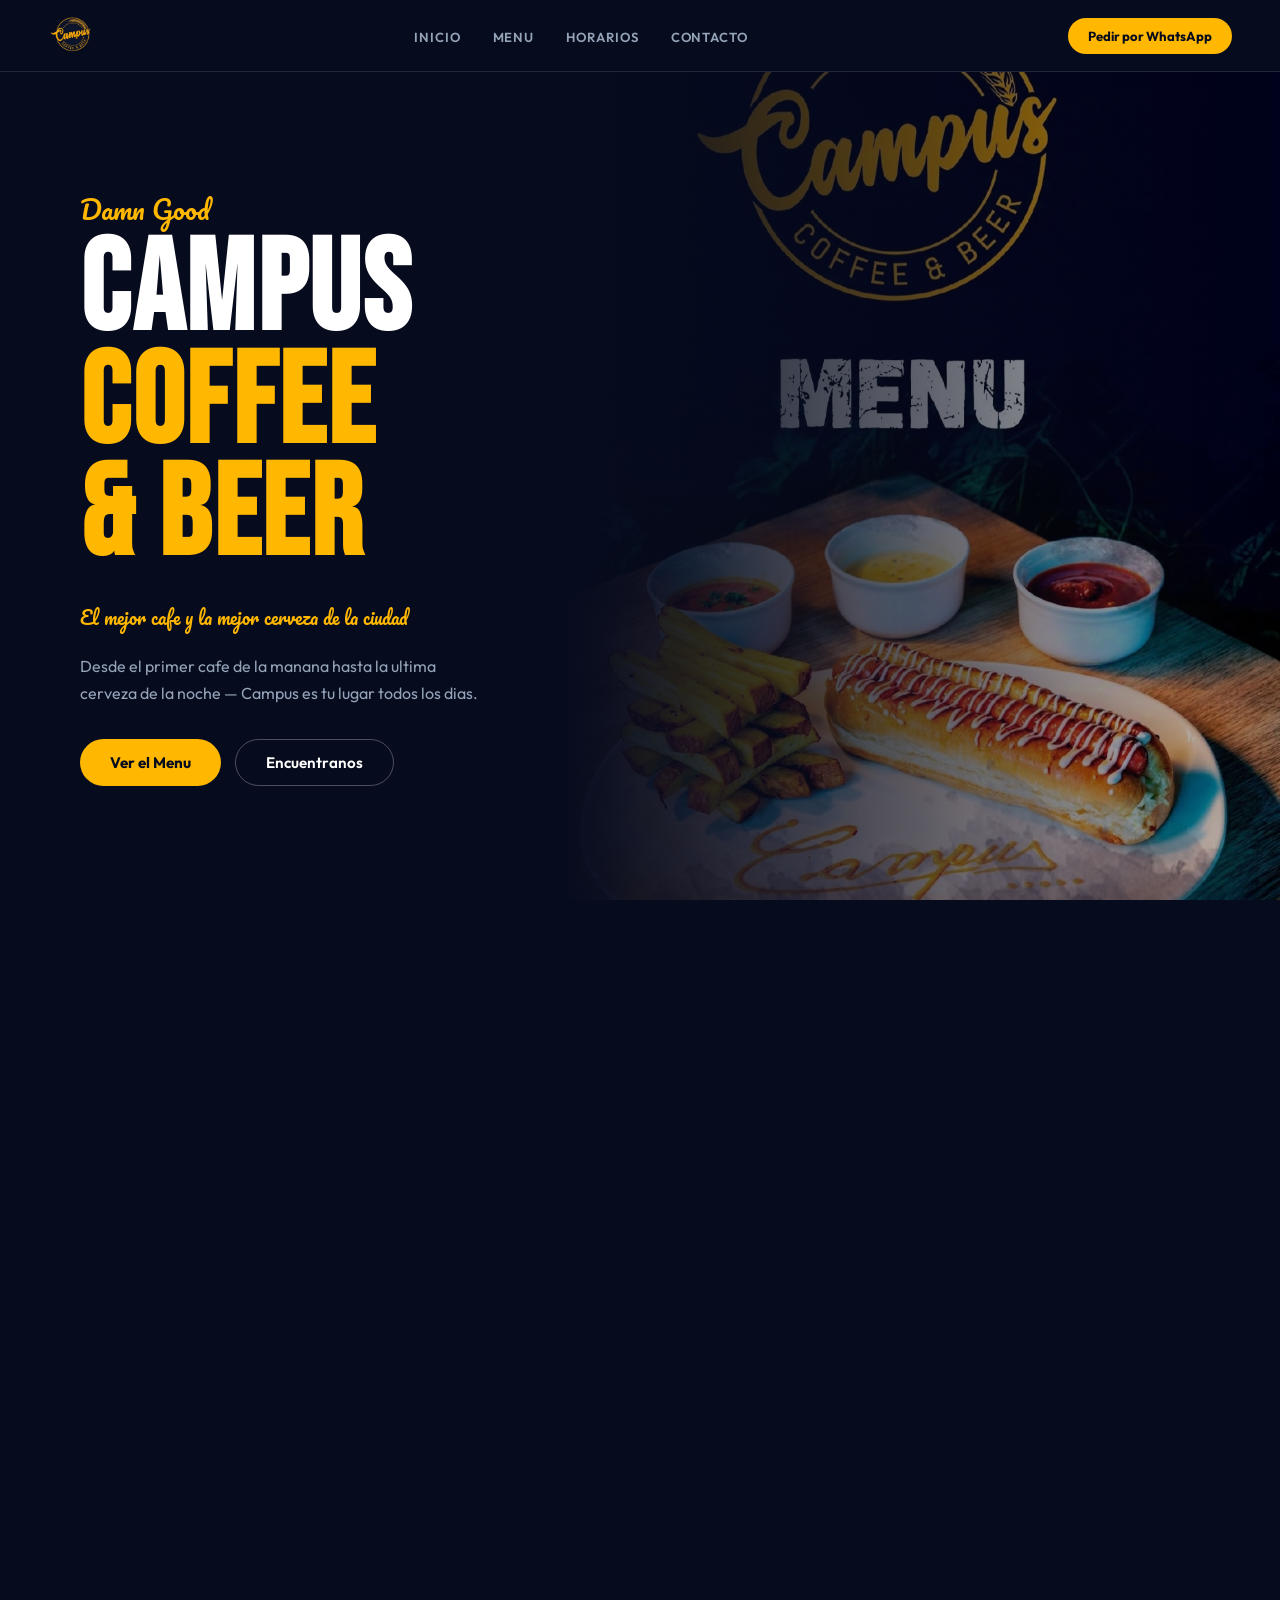
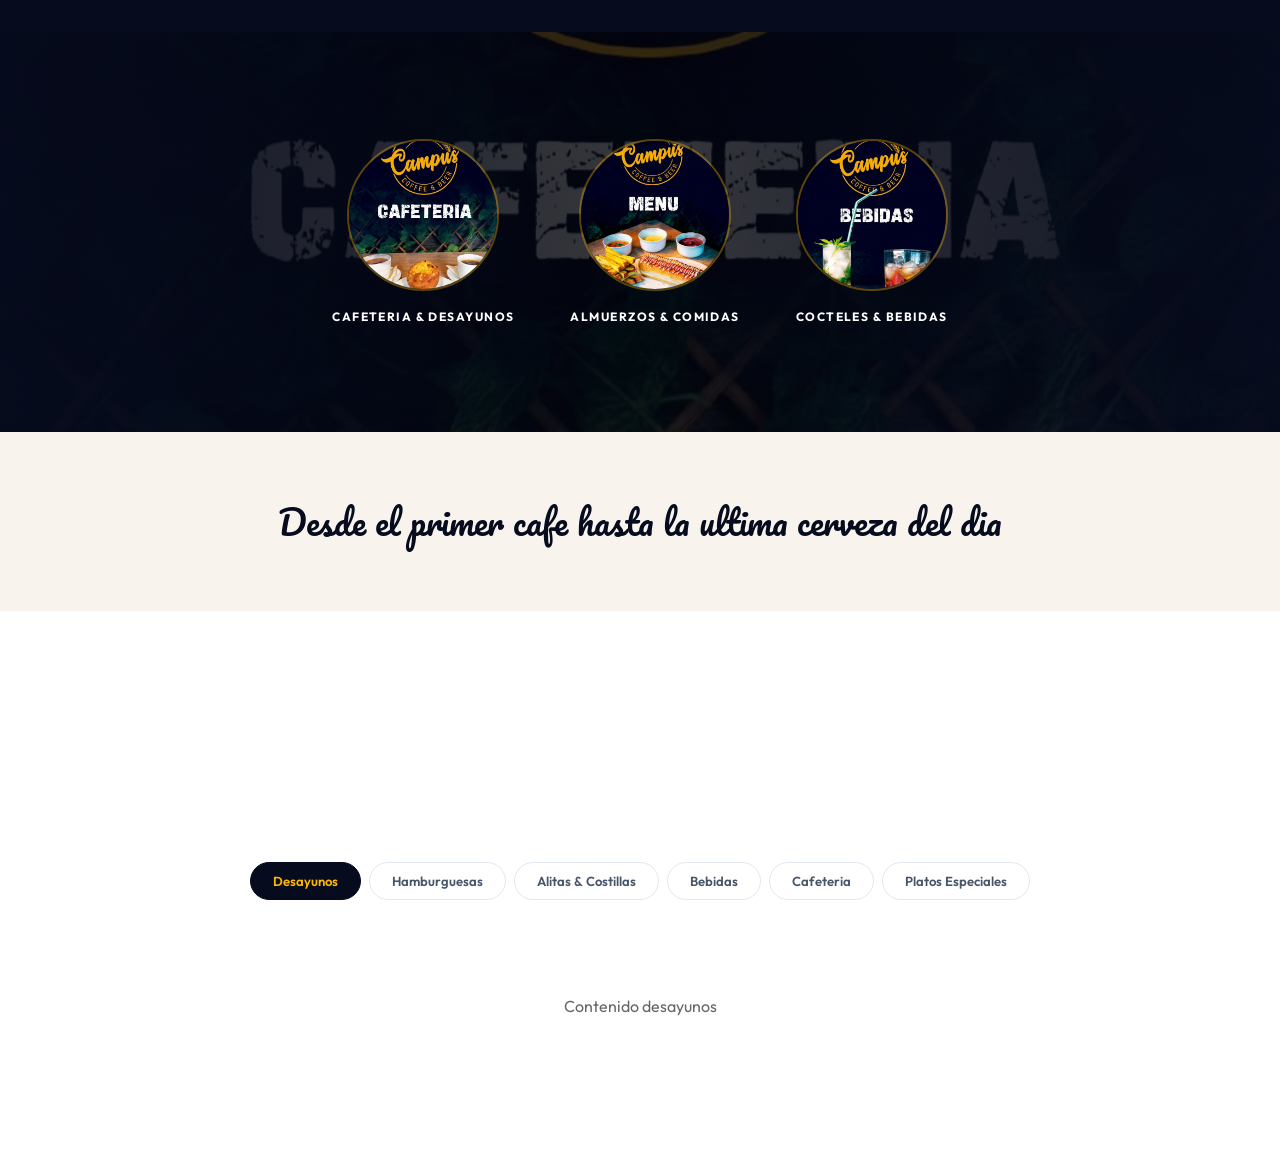
==== demo-campus/index.html @ 73feb762 "feat(campus): add interactive menu tab system (6 categories) Sistema de 6 pestanas: Desayunos, Hambu" ====
<!DOCTYPE html>
<html lang="es">
<head>
<meta charset="UTF-8">
<meta name="viewport" content="width=device-width,initial-scale=1.0">
<title>Campus — Coffee &amp; Beer</title>
<link rel="preconnect" href="https://fonts.googleapis.com">
<link rel="preconnect" href="https://fonts.gstatic.com" crossorigin>
<link href="https://fonts.googleapis.com/css2?family=Bebas+Neue&family=Pacifico&family=Outfit:wght@300;400;500;600;700&display=swap" rel="stylesheet">
<style>
:root{
  --gold:hsl(43,100%,50%);--amber:hsl(36,100%,48%);
  --navy:hsl(227,66%,7%);--surface:hsl(227,45%,12%);
  --cream:#F8F4ED;--white:#fff;
  --txt-sec:hsl(215,20%,65%);--border:hsl(227,30%,18%);
  --success:hsl(142,72%,29%);--danger:hsl(0,72%,51%);
  --glow:0 0 22px hsla(43,100%,50%,.35);
  --r-sm:4px;--r-md:8px;--r-lg:16px;--r-full:9999px;
}
*{margin:0;padding:0;box-sizing:border-box}
html{scroll-behavior:smooth}
body{font-family:'Outfit',sans-serif;background:var(--navy);color:#fff;overflow-x:hidden}
@keyframes up{from{opacity:0;transform:translateY(24px)}to{opacity:1;transform:translateY(0)}}
.reveal{opacity:0;transform:translateY(28px);transition:opacity .6s ease,transform .6s ease}
.reveal.revealed{opacity:1;transform:none}
.eyebrow{font-family:'Pacifico',cursive;color:var(--amber);font-size:1.2rem;margin-bottom:12px;display:block}
/* NAV */
nav{position:fixed;top:0;left:0;right:0;z-index:100;background:var(--navy);border-bottom:1px solid var(--border);display:flex;align-items:center;justify-content:space-between;padding:0 48px;height:72px;transition:box-shadow .3s}
nav.scrolled{box-shadow:0 4px 24px rgba(0,0,0,.7)}
.nav-logo img{height:46px;width:auto}
.nav-links{display:flex;gap:32px;list-style:none}
.nav-links a{color:var(--txt-sec);text-decoration:none;font-size:.82rem;font-weight:600;letter-spacing:.07em;text-transform:uppercase;transition:color .2s}
.nav-links a:hover{color:var(--gold)}
.nav-cta{background:var(--gold);color:var(--navy);border:none;padding:10px 20px;border-radius:var(--r-full);font-family:'Outfit',sans-serif;font-weight:700;font-size:.82rem;cursor:pointer;text-decoration:none;display:flex;align-items:center;gap:7px;transition:background .2s,box-shadow .2s,transform .1s;white-space:nowrap}
.nav-cta:hover{background:var(--amber);box-shadow:var(--glow)}
.nav-cta:active{transform:scale(.97)}
/* HERO */
.hero{position:relative;min-height:100vh;display:flex;align-items:center;background:var(--navy);overflow:hidden;padding-top:72px}
.hero-img{position:absolute;right:0;top:0;width:58%;height:100%;object-fit:cover;object-position:center;filter:brightness(.8)}
.hero-grad{position:absolute;inset:0;background:linear-gradient(90deg,var(--navy) 44%,rgba(6,11,30,.55) 72%,transparent 100%)}
.hero-content{position:relative;z-index:2;padding:0 80px;max-width:680px;display:flex;flex-direction:column;gap:0}
.hero-eyebrow{font-family:'Pacifico',cursive;color:var(--gold);font-size:1.65rem;margin-bottom:4px;opacity:0;animation:up .6s ease .2s forwards}
.hero-h1{font-family:'Bebas Neue',sans-serif;font-size:clamp(4.5rem,10vw,9.5rem);line-height:.88;letter-spacing:.02em;margin-bottom:28px;opacity:0;animation:up .7s ease .4s forwards}
.hero-h1 span{color:var(--gold)}
.hero-note{font-family:'Pacifico',cursive;color:var(--gold);font-size:1.1rem;margin-bottom:20px;opacity:0;animation:up .5s ease .55s forwards}
.hero-sub{color:var(--txt-sec);font-size:1rem;line-height:1.7;max-width:400px;margin-bottom:32px;opacity:0;animation:up .7s ease .6s forwards}
.hero-btns{display:flex;gap:14px;flex-wrap:wrap;opacity:0;animation:up .7s ease .8s forwards}
.btn-gold{background:var(--gold);color:var(--navy);border:none;padding:13px 30px;border-radius:var(--r-full);font-family:'Outfit',sans-serif;font-weight:700;font-size:.95rem;cursor:pointer;text-decoration:none;display:inline-flex;align-items:center;gap:8px;transition:background .2s,box-shadow .2s,transform .1s}
.btn-gold:hover{background:var(--amber);box-shadow:var(--glow)}
.btn-gold:active{transform:scale(.97)}
.btn-ghost{color:#fff;border:1.5px solid rgba(255,255,255,.28);padding:13px 30px;border-radius:var(--r-full);font-family:'Outfit',sans-serif;font-weight:600;font-size:.95rem;cursor:pointer;text-decoration:none;background:transparent;transition:border-color .2s,background .2s}
.btn-ghost:hover{border-color:var(--gold);background:rgba(255,184,0,.08)}
@media(max-width:1024px){nav{padding:0 24px}.nav-links{display:none}.hero-content{padding:0 40px}}
@media(max-width:768px){.hero-img{opacity:.3;width:100%}.hero-grad{background:linear-gradient(to bottom,transparent 10%,var(--navy) 60%)}.hero-content{padding:0 24px;max-width:100%}}

/* WELCOME */
.s-welcome{background:var(--cream);color:var(--navy);padding:96px 80px;text-align:center}
.s-welcome h2{font-family:'Bebas Neue',sans-serif;font-size:clamp(2.5rem,5vw,4rem);letter-spacing:.05em;margin-bottom:24px}
.s-welcome>p{font-size:1.05rem;line-height:1.75;max-width:620px;margin:0 auto 56px;color:#334155}
.feat-grid{display:grid;grid-template-columns:repeat(3,1fr);gap:24px;max-width:880px;margin:0 auto}
.feat-card{background:#fff;border-radius:var(--r-lg);padding:36px 24px;box-shadow:0 2px 16px rgba(0,0,0,.07);transition:transform .25s,box-shadow .25s,border-color .25s;border:2px solid transparent;cursor:default;text-align:center}
.feat-card:hover{transform:translateY(-6px);box-shadow:0 12px 36px rgba(6,11,30,.13);border-color:rgba(255,184,0,.3)}
.feat-icon{width:60px;height:60px;background:var(--navy);border-radius:50%;display:flex;align-items:center;justify-content:center;margin:0 auto 18px;font-size:1.6rem}
.feat-card h3{font-weight:700;font-size:.85rem;letter-spacing:.08em;text-transform:uppercase;color:var(--navy);margin-bottom:10px}
.feat-card p{font-size:.875rem;color:#64748B;line-height:1.6;margin:0}
@media(max-width:768px){.feat-grid{grid-template-columns:1fr;max-width:340px}}

/* CATEGORIES STRIP */
.s-cats{position:relative;height:400px;overflow:hidden}
.cats-bg{position:absolute;inset:0;background:url('KitDiseno/portada_cafeteria.jpg') center/cover no-repeat;filter:brightness(.28)}
.cats-veil{position:absolute;inset:0;background:linear-gradient(90deg,rgba(6,11,30,.9),rgba(6,11,30,.25),rgba(6,11,30,.9))}
.cats-wrap{position:relative;z-index:2;height:100%;display:flex;align-items:center;justify-content:center;gap:56px;padding:0 80px}
.cat-item{text-align:center;cursor:pointer;transition:transform .3s;text-decoration:none;color:#fff}
.cat-item:hover{transform:translateY(-8px)}
.cat-circle{width:152px;height:152px;border-radius:50%;overflow:hidden;border:2.5px solid rgba(255,184,0,.35);margin:0 auto 14px;transition:border-color .3s,box-shadow .3s}
.cat-item:hover .cat-circle{border-color:var(--gold);box-shadow:var(--glow)}
.cat-circle img{width:100%;height:100%;object-fit:cover;transition:transform .4s}
.cat-item:hover .cat-circle img{transform:scale(1.1)}
.cat-label{font-weight:700;font-size:.75rem;letter-spacing:.12em;text-transform:uppercase;color:#fff}
@media(max-width:768px){.cats-wrap{gap:20px;padding:0 20px}.cat-circle{width:90px;height:90px}}

/* TAGLINE QUOTES */
.s-tag{background:var(--cream);padding:60px 80px;text-align:center}
.s-tag p{font-family:'Pacifico',cursive;font-size:clamp(1.4rem,2.8vw,2.1rem);color:var(--navy)}
.s-q2{background:var(--cream);padding:60px 80px;text-align:center}
.s-q2 p{font-family:'Pacifico',cursive;font-size:clamp(1.3rem,2.6vw,2rem);color:var(--navy)}
@media(max-width:768px){.s-tag,.s-q2{padding:64px 24px}}

/* MENU */
.s-menu{background:#fff;padding:96px 80px}
.sec-head{text-align:center;margin-bottom:48px}
.sec-head h2{font-family:'Bebas Neue',sans-serif;font-size:clamp(2.5rem,4vw,3.5rem);letter-spacing:.05em;color:var(--navy)}
.tabs{display:flex;gap:8px;justify-content:center;flex-wrap:wrap;margin-bottom:48px}
.tab-btn{padding:10px 22px;border-radius:var(--r-full);border:1.5px solid #E2E8F0;background:transparent;font-family:'Outfit',sans-serif;font-weight:600;font-size:.82rem;color:#475569;cursor:pointer;transition:all .2s}
.tab-btn:hover{border-color:var(--amber);color:var(--amber)}
.tab-btn.active{background:var(--navy);border-color:var(--navy);color:var(--gold)}
.panel{display:none}
.panel.active{display:block;animation:up .35s ease forwards}
@media(max-width:768px){.s-menu{padding:64px 24px}.tabs{gap:6px}.tab-btn{padding:8px 14px;font-size:.76rem}}
</style>
</head>
<body>

<!-- NAV -->
<nav id="nav">
  <a href="#inicio" class="nav-logo"><img src="KitDiseno/logo_campus.png" alt="Campus Coffee &amp; Beer"></a>
  <ul class="nav-links">
    <li><a href="#inicio">Inicio</a></li>
    <li><a href="#menu">Menu</a></li>
    <li><a href="#horarios">Horarios</a></li>
    <li><a href="#contacto">Contacto</a></li>
  </ul>
  <a href="https://wa.me/593XXXXXXXXX?text=Hola%20Campus!" class="nav-cta" target="_blank">
    Pedir por WhatsApp
  </a>
</nav>

<!-- HERO -->
<section class="hero" id="inicio">
  <img src="KitDiseno/portada_menu_comida.jpg" alt="" class="hero-img" aria-hidden="true">
  <div class="hero-grad"></div>
  <div class="hero-content">
    <p class="hero-eyebrow">Damn Good</p>
    <h1 class="hero-h1">CAMPUS<br><span>COFFEE<br>&amp; BEER</span></h1>
    <p class="hero-note">El mejor cafe y la mejor cerveza de la ciudad</p>
    <p class="hero-sub">Desde el primer cafe de la manana hasta la ultima cerveza de la noche — Campus es tu lugar todos los dias.</p>
    <div class="hero-btns">
      <a href="#menu" class="btn-gold">Ver el Menu</a>
      <a href="#contacto" class="btn-ghost">Encuentranos</a>
    </div>
  </div>
</section>


<!-- WELCOME -->
<section class="s-welcome reveal">
  <span class="eyebrow">El rincon que buscabas</span>
  <h2>BIENVENIDOS A CAMPUS</h2>
  <p>Un lugar donde el tiempo se detiene y cada momento sabe diferente. Empezamos el dia con el mejor cafe y los desayunos mas completos, y cuando cae la noche nos transformamos en el pub que mas extranabas.</p>
  <div class="feat-grid">
    <div class="feat-card">
      <div class="feat-icon">☕</div>
      <h3>Cafeteria</h3>
      <p>Cafe artesanal, desayunos completos y meriendas para empezar el dia con el pie derecho.</p>
    </div>
    <div class="feat-card">
      <div class="feat-icon">🍔</div>
      <h3>Comidas</h3>
      <p>Almuerzos del dia, hamburguesas, alitas y platos especiales con ingredientes frescos.</p>
    </div>
    <div class="feat-card">
      <div class="feat-icon">🍺</div>
      <h3>Bebidas</h3>
      <p>Cervezas, cocteles, granizados y bebidas para todos los gustos, a toda hora.</p>
    </div>
  </div>
</section>


<!-- CATEGORIES STRIP -->
<section class="s-cats">
  <div class="cats-bg"></div>
  <div class="cats-veil"></div>
  <div class="cats-wrap">
    <a class="cat-item" href="#menu">
      <div class="cat-circle"><img src="KitDiseno/portada_cafeteria.jpg" alt="Cafeteria y Desayunos"></div>
      <span class="cat-label">Cafeteria &amp; Desayunos</span>
    </a>
    <a class="cat-item" href="#menu">
      <div class="cat-circle"><img src="KitDiseno/portada_menu_comida.jpg" alt="Almuerzos y Comidas"></div>
      <span class="cat-label">Almuerzos &amp; Comidas</span>
    </a>
    <a class="cat-item" href="#menu">
      <div class="cat-circle"><img src="KitDiseno/portada_bebidas.jpg" alt="Cocteles y Bebidas"></div>
      <span class="cat-label">Cocteles &amp; Bebidas</span>
    </a>
  </div>
</section>


<!-- TAGLINE -->
<section class="s-tag">
  <p>Desde el primer cafe hasta la ultima cerveza del dia</p>
</section>


<!-- MENU -->
<section class="s-menu" id="menu">
  <div class="sec-head reveal">
    <span class="eyebrow" style="color:var(--amber)">Lo que tenemos para ti</span>
    <h2>CONOCE EL MENU</h2>
  </div>
  <div class="tabs">
    <button class="tab-btn active" data-tab="desayunos">Desayunos</button>
    <button class="tab-btn" data-tab="hambur">Hamburguesas</button>
    <button class="tab-btn" data-tab="alitas">Alitas &amp; Costillas</button>
    <button class="tab-btn" data-tab="bebidas">Bebidas</button>
    <button class="tab-btn" data-tab="cafe">Cafeteria</button>
    <button class="tab-btn" data-tab="especiales">Platos Especiales</button>
  </div>
  <div class="panel active" id="p-desayunos"><p style="text-align:center;padding:48px;color:#666">Contenido desayunos</p></div>
  <div class="panel" id="p-hambur"><p style="text-align:center;padding:48px;color:#666">Contenido hamburguesas</p></div>
  <div class="panel" id="p-alitas"><p style="text-align:center;padding:48px;color:#666">Contenido alitas</p></div>
  <div class="panel" id="p-bebidas"><p style="text-align:center;padding:48px;color:#666">Contenido bebidas</p></div>
  <div class="panel" id="p-cafe"><p style="text-align:center;padding:48px;color:#666">Contenido cafeteria</p></div>
  <div class="panel" id="p-especiales"><p style="text-align:center;padding:48px;color:#666">Contenido especiales</p></div>
</section>

</body>
</html>
<!-- will be replaced by proper append -->
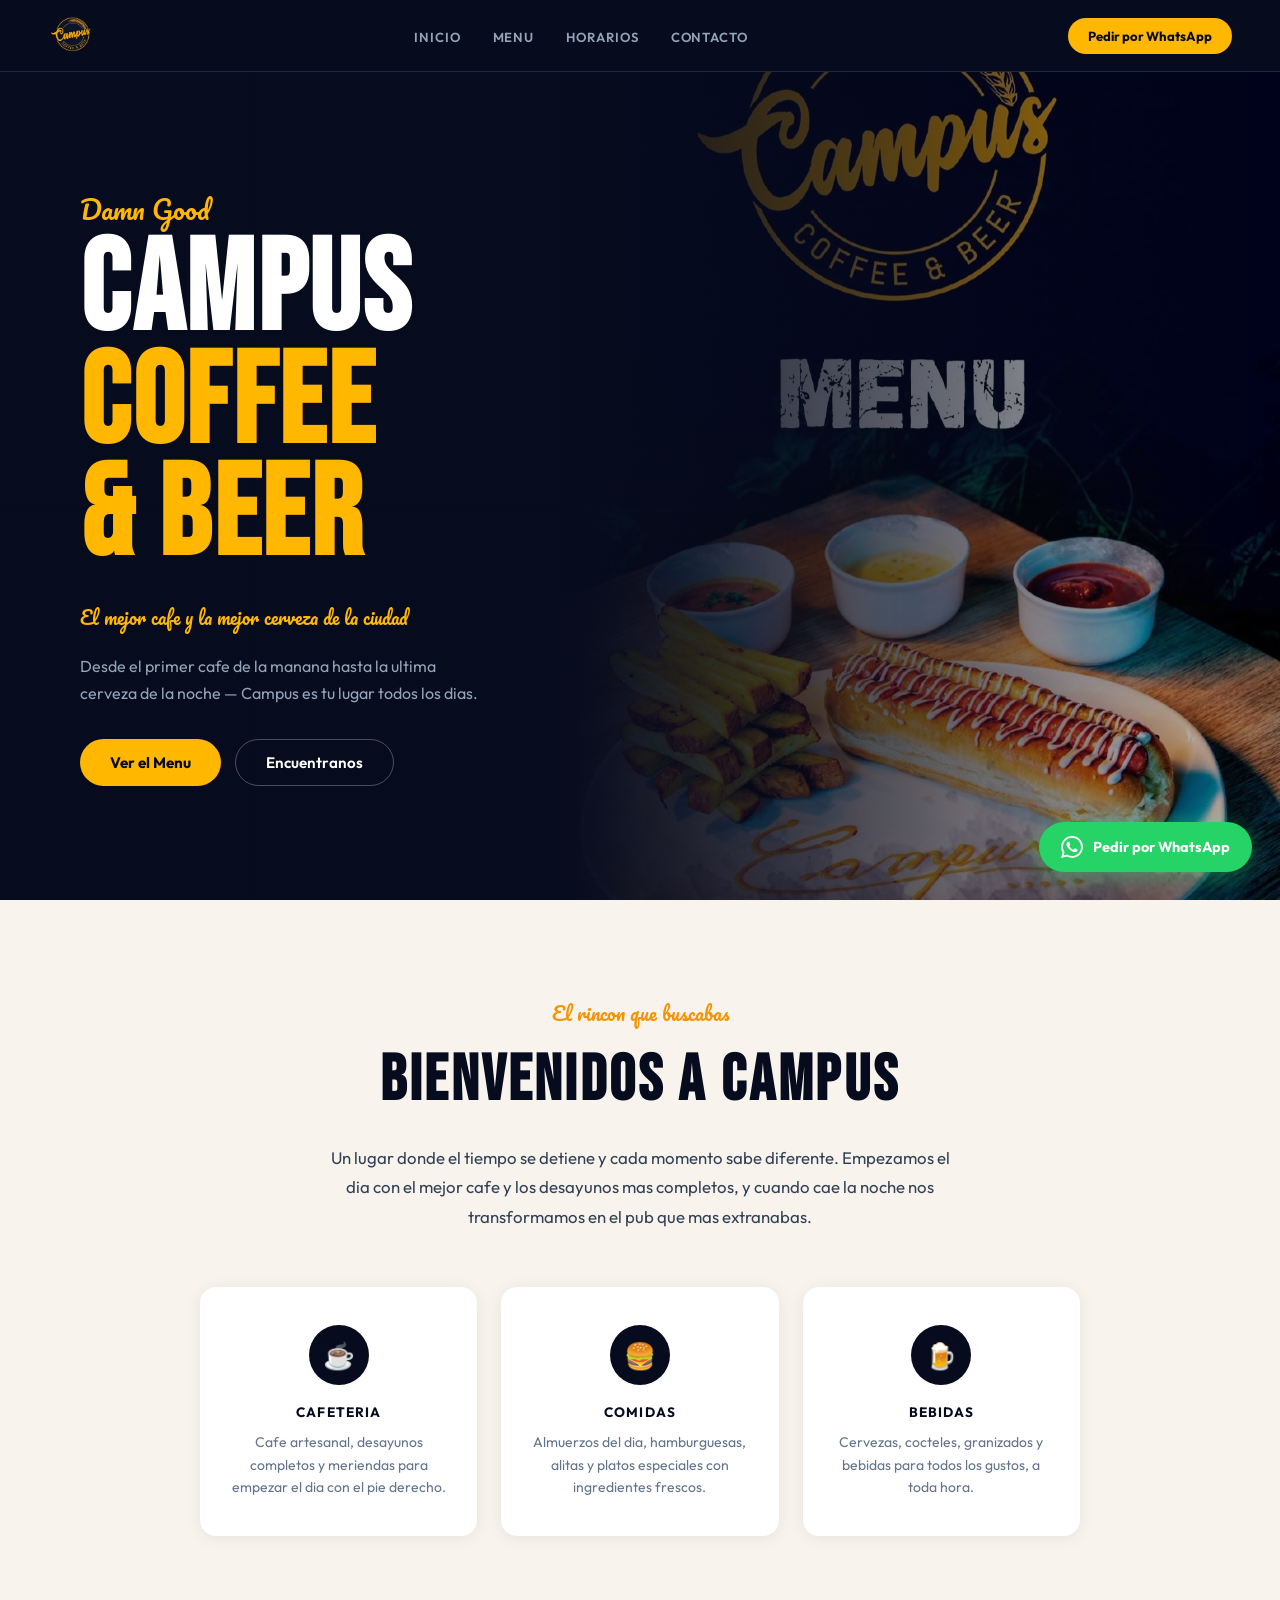
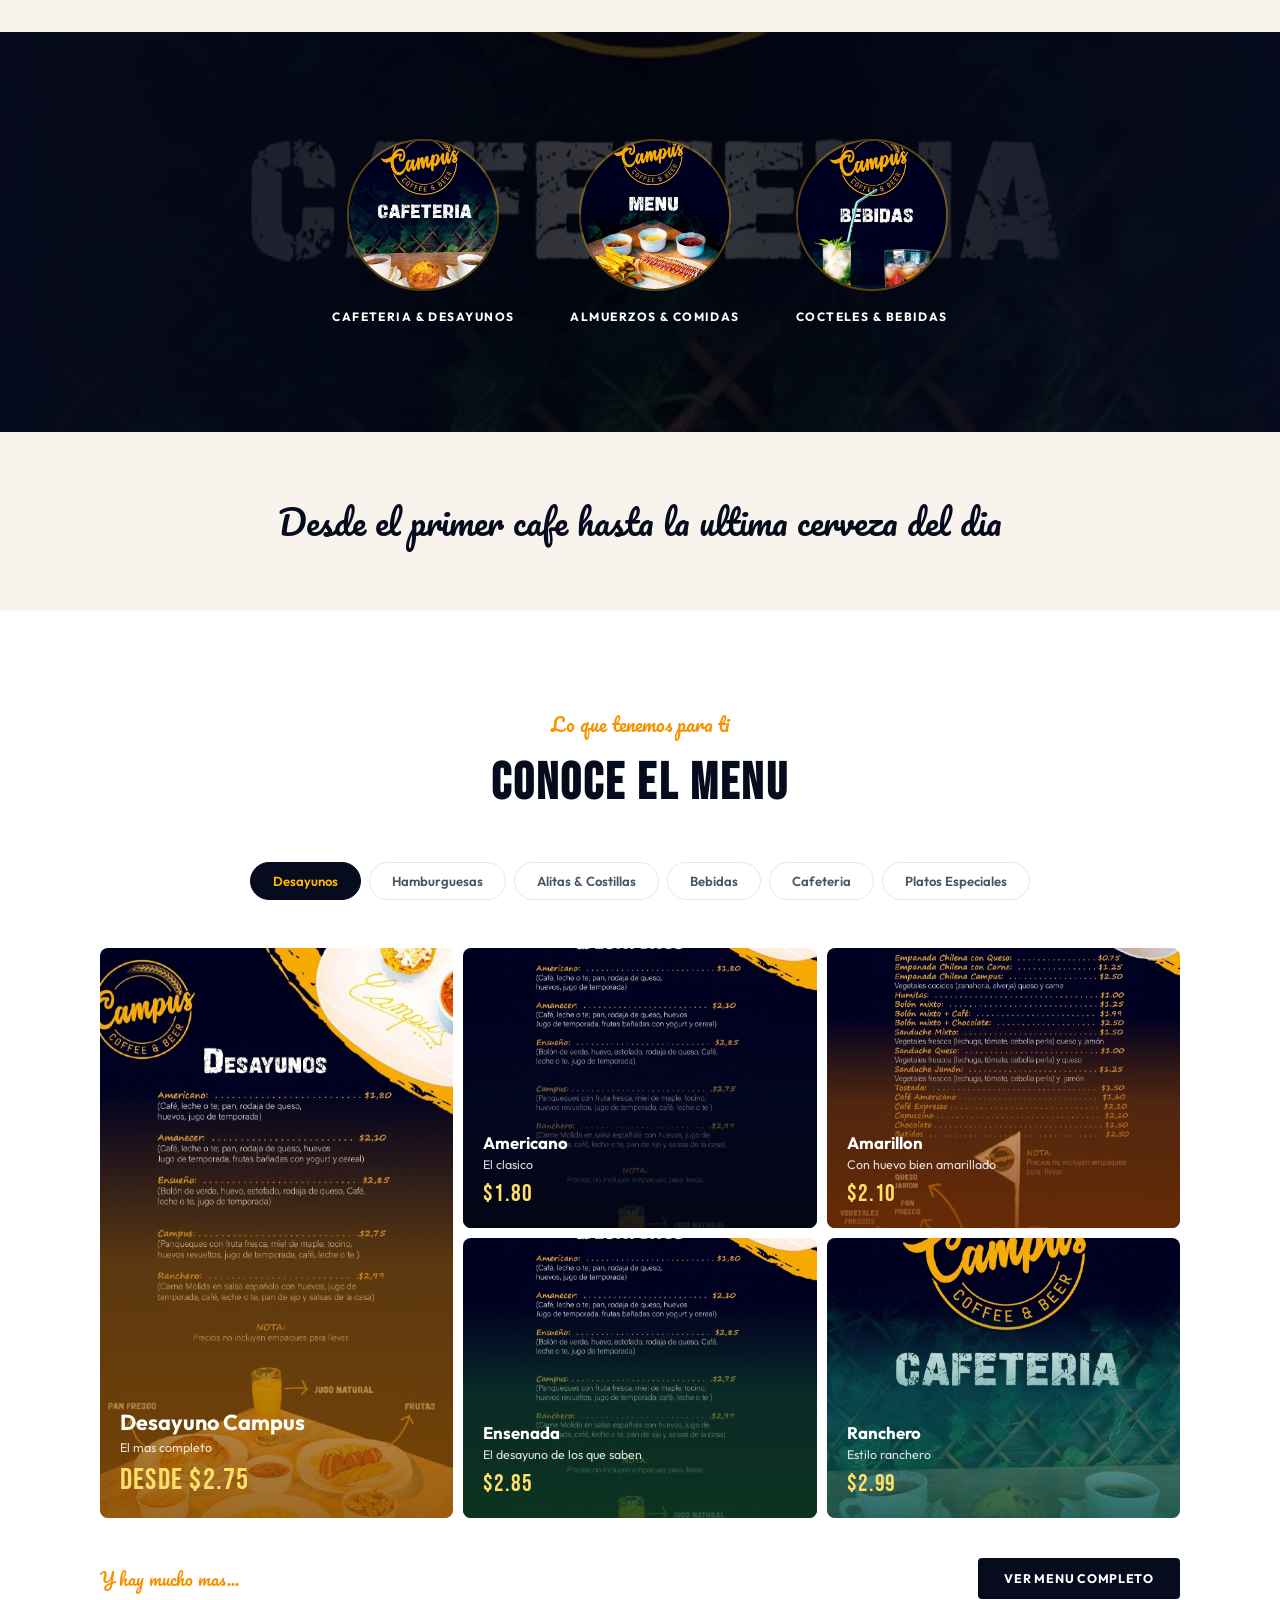
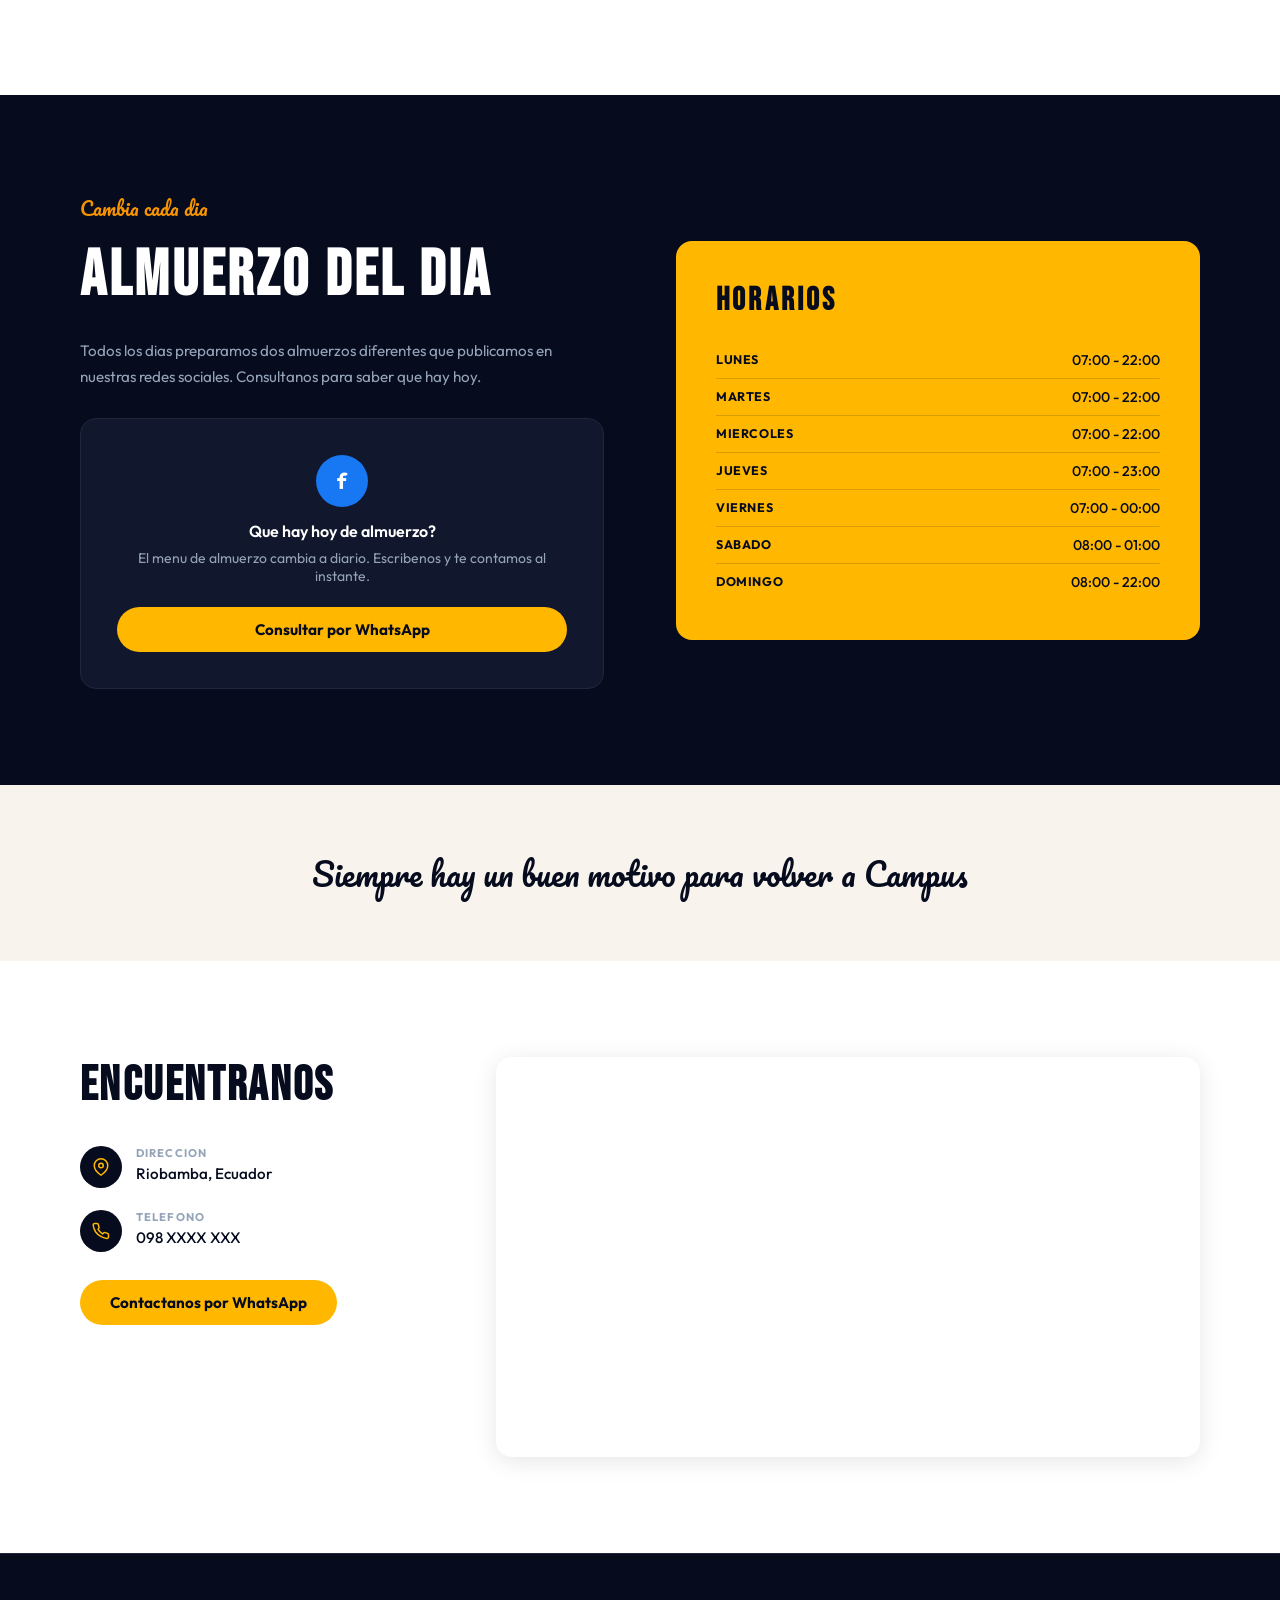
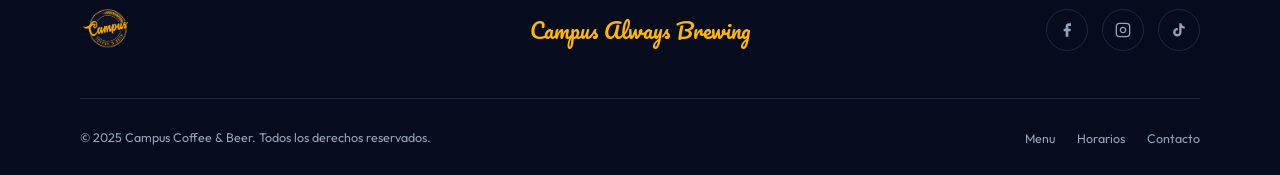
==== commit 8492d03c: "feat(campus): add contact section, footer, WhatsApp FAB and scroll reveal JS Contacto con mapa embed" ====
--- a/demo-campus/index.html
+++ b/demo-campus/index.html
@@ -97,6 +97,76 @@
 .panel{display:none}
 .panel.active{display:block;animation:up .35s ease forwards}
 @media(max-width:768px){.s-menu{padding:64px 24px}.tabs{gap:6px}.tab-btn{padding:8px 14px;font-size:.76rem}}
+
+/* MOSAIC GRID */
+.mosaic{display:grid;grid-template-columns:repeat(3,1fr);grid-template-rows:280px 280px;gap:10px;max-width:1080px;margin:0 auto 40px}
+.mosaic .card:first-child{grid-row:span 2}
+.card{position:relative;border-radius:var(--r-md);overflow:hidden;cursor:pointer}
+.card img{width:100%;height:100%;object-fit:cover;transition:transform .4s}
+.card:hover img{transform:scale(1.06)}
+.card-ov{position:absolute;inset:0;display:flex;flex-direction:column;justify-content:flex-end;padding:20px}
+.ov-gold{background:linear-gradient(to top,rgba(140,80,0,.85) 0%,rgba(180,110,0,.5) 45%,transparent 75%)}
+.ov-navy{background:linear-gradient(to top,rgba(3,7,20,.9) 0%,rgba(6,11,30,.5) 45%,transparent 75%)}
+.ov-green{background:linear-gradient(to top,rgba(14,60,32,.85) 0%,rgba(20,83,45,.5) 45%,transparent 75%)}
+.ov-amber{background:linear-gradient(to top,rgba(120,50,0,.85) 0%,rgba(160,75,0,.5) 45%,transparent 75%)}
+.ov-teal{background:linear-gradient(to top,rgba(8,80,74,.85) 0%,rgba(15,118,110,.5) 45%,transparent 75%)}
+.card-name{font-weight:700;font-size:1.05rem;color:#fff;margin-bottom:3px;line-height:1.2}
+.card:first-child .card-name{font-size:1.35rem}
+.card-desc{font-size:.78rem;color:rgba(255,255,255,.85);line-height:1.4;margin-bottom:6px}
+.card-price{font-family:'Bebas Neue',sans-serif;font-size:1.5rem;color:#FFE066;letter-spacing:.04em}
+.card:first-child .card-price{font-size:1.9rem}
+.menu-foot{display:flex;align-items:center;justify-content:space-between;max-width:1080px;margin:0 auto}
+.menu-note{font-family:'Pacifico',cursive;color:var(--amber);font-size:1.05rem}
+.btn-dark{background:var(--navy);color:#fff;border:none;padding:13px 26px;border-radius:var(--r-sm);font-family:'Outfit',sans-serif;font-weight:700;font-size:.78rem;letter-spacing:.06em;text-transform:uppercase;cursor:pointer;text-decoration:none;transition:background .2s}
+.btn-dark:hover{background:#0a1020}
+@media(max-width:768px){.mosaic{grid-template-columns:1fr 1fr;grid-template-rows:auto}.mosaic .card:first-child{grid-row:span 1}.mosaic .card{height:190px}}
+
+/* DAILY + HOURS */
+.s-daily{background:var(--navy);padding:96px 80px;display:grid;grid-template-columns:1fr 1fr;gap:72px;align-items:center}
+.daily-left h2{font-family:'Bebas Neue',sans-serif;font-size:clamp(2.5rem,5vw,4rem);letter-spacing:.05em;margin-bottom:24px}
+.daily-left>p{color:var(--txt-sec);font-size:.95rem;line-height:1.7;margin-bottom:28px}
+.wa-box{background:var(--surface);border:1px solid var(--border);border-radius:var(--r-lg);padding:36px;text-align:center}
+.fb-ico{width:52px;height:52px;background:#1877F2;border-radius:50%;display:flex;align-items:center;justify-content:center;margin:0 auto 14px;font-size:1.4rem;color:#fff;font-weight:700}
+.wa-box h3{font-size:1rem;font-weight:600;margin-bottom:8px}
+.wa-box p{color:var(--txt-sec);font-size:.875rem;margin-bottom:22px}
+.hours-card{background:var(--gold);border-radius:var(--r-lg);padding:40px;color:var(--navy)}
+.hours-card h3{font-family:'Bebas Neue',sans-serif;font-size:2rem;letter-spacing:.1em;margin-bottom:22px}
+.htable{width:100%;border-collapse:collapse}
+.htable tr{border-bottom:1px solid rgba(6,11,30,.15)}
+.htable tr:last-child{border-bottom:none}
+.htable td{padding:9px 0;font-size:.88rem}
+.htable td:first-child{font-weight:700;text-transform:uppercase;letter-spacing:.05em;font-size:.78rem}
+.htable td:last-child{text-align:right;font-weight:500}
+@media(max-width:768px){.s-daily{grid-template-columns:1fr;gap:40px;padding:64px 24px}}
+
+/* CONTACT */
+.s-contact{background:#fff;padding:96px 80px}
+.contact-grid{display:grid;grid-template-columns:1fr 2fr;gap:64px;align-items:start}
+.contact-info h2{font-family:'Bebas Neue',sans-serif;font-size:clamp(2rem,4vw,3rem);letter-spacing:.05em;color:var(--navy);margin-bottom:32px}
+.cdet{display:flex;gap:14px;align-items:flex-start;margin-bottom:22px}
+.cdet-ico{width:42px;height:42px;background:var(--navy);border-radius:50%;flex-shrink:0;display:flex;align-items:center;justify-content:center;color:var(--gold)}
+.cdet-txt strong{display:block;font-size:.7rem;text-transform:uppercase;letter-spacing:.1em;color:#94A3B8;margin-bottom:3px}
+.cdet-txt span{color:var(--navy);font-size:.95rem;font-weight:500}
+.map-wrap{border-radius:var(--r-lg);overflow:hidden;height:400px;box-shadow:0 4px 24px rgba(0,0,0,.1)}
+.map-wrap iframe{width:100%;height:100%;border:0}
+/* FOOTER */
+footer{background:var(--navy);border-top:1px solid var(--border);padding:48px 80px 28px}
+.ft-top{display:grid;grid-template-columns:1fr auto 1fr;gap:48px;align-items:center;padding-bottom:40px;border-bottom:1px solid var(--border);margin-bottom:28px}
+.ft-logo img{height:52px;width:auto}
+.ft-tag{font-family:'Pacifico',cursive;color:var(--gold);font-size:1.3rem;text-align:center}
+.ft-social{display:flex;gap:14px;justify-content:flex-end}
+.soc-a{width:42px;height:42px;border-radius:50%;border:1px solid var(--border);display:flex;align-items:center;justify-content:center;color:var(--txt-sec);text-decoration:none;transition:border-color .2s,color .2s,background .2s}
+.soc-a:hover{border-color:var(--gold);color:var(--gold);background:rgba(255,184,0,.06)}
+.ft-bot{display:flex;align-items:center;justify-content:space-between}
+.ft-bot p{color:var(--txt-sec);font-size:.78rem}
+.ft-nav{display:flex;gap:22px;list-style:none}
+.ft-nav a{color:var(--txt-sec);text-decoration:none;font-size:.78rem;transition:color .2s}
+.ft-nav a:hover{color:var(--gold)}
+/* WhatsApp FAB */
+.wa-fab{position:fixed;bottom:28px;right:28px;z-index:50;background:#25D366;color:#fff;display:flex;align-items:center;gap:10px;padding:14px 22px;border-radius:var(--r-full);text-decoration:none;font-weight:700;font-size:.9rem;box-shadow:0 4px 20px rgba(37,211,102,.4)}
+.wa-fab:hover{background:#20c05a}
+@media(max-width:1024px){.s-contact{padding:72px 40px}footer{padding:40px 40px 24px}}
+@media(max-width:768px){.contact-grid{grid-template-columns:1fr}.map-wrap{height:260px}footer{padding:36px 24px 20px}.ft-top{grid-template-columns:1fr;text-align:center}.ft-social{justify-content:center}.ft-bot{flex-direction:column;gap:14px;text-align:center}.s-contact{padding:64px 24px}}
 </style>
 </head>
 <body>
@@ -198,13 +268,188 @@
     <button class="tab-btn" data-tab="cafe">Cafeteria</button>
     <button class="tab-btn" data-tab="especiales">Platos Especiales</button>
   </div>
-  <div class="panel active" id="p-desayunos"><p style="text-align:center;padding:48px;color:#666">Contenido desayunos</p></div>
-  <div class="panel" id="p-hambur"><p style="text-align:center;padding:48px;color:#666">Contenido hamburguesas</p></div>
-  <div class="panel" id="p-alitas"><p style="text-align:center;padding:48px;color:#666">Contenido alitas</p></div>
-  <div class="panel" id="p-bebidas"><p style="text-align:center;padding:48px;color:#666">Contenido bebidas</p></div>
-  <div class="panel" id="p-cafe"><p style="text-align:center;padding:48px;color:#666">Contenido cafeteria</p></div>
-  <div class="panel" id="p-especiales"><p style="text-align:center;padding:48px;color:#666">Contenido especiales</p></div>
-</section>
+  <div class="panel active" id="p-desayunos">
+    <div class="mosaic">
+      <div class="card"><img src="KitDiseno/menu_desayunos.jpg" alt="Desayuno Campus"><div class="card-ov ov-gold"><span class="card-name">Desayuno Campus</span><p class="card-desc">El mas completo</p><span class="card-price">desde $2.75</span></div></div>
+      <div class="card"><img src="KitDiseno/menu_desayunos.jpg" alt="Americano"><div class="card-ov ov-navy"><span class="card-name">Americano</span><p class="card-desc">El clasico</p><span class="card-price">$1.80</span></div></div>
+      <div class="card"><img src="KitDiseno/menu_cafeteria.jpg" alt="Amarillon"><div class="card-ov ov-amber"><span class="card-name">Amarillon</span><p class="card-desc">Con huevo bien amarillado</p><span class="card-price">$2.10</span></div></div>
+      <div class="card"><img src="KitDiseno/menu_desayunos.jpg" alt="Ensenada"><div class="card-ov ov-green"><span class="card-name">Ensenada</span><p class="card-desc">El desayuno de los que saben</p><span class="card-price">$2.85</span></div></div>
+      <div class="card"><img src="KitDiseno/portada_cafeteria.jpg" alt="Ranchero"><div class="card-ov ov-teal"><span class="card-name">Ranchero</span><p class="card-desc">Estilo ranchero</p><span class="card-price">$2.99</span></div></div>
+    </div>
+    <div class="menu-foot"><span class="menu-note">Y hay mucho mas...</span><button class="btn-dark" onclick="window.open('KitDiseno/menu_desayunos.jpg')">Ver Menu Completo</button></div>
+  </div>
+  <div class="panel" id="p-hambur">
+    <div class="mosaic">
+      <div class="card"><img src="KitDiseno/menu_hamburguesas_hot_dogs.jpg" alt="Campus Burger"><div class="card-ov ov-amber"><span class="card-name">Campus Burger</span><p class="card-desc">Doble carne, cheddar</p><span class="card-price">$4.00</span></div></div>
+      <div class="card"><img src="KitDiseno/menu_hamburguesas_hot_dogs.jpg" alt="Bacon Burger"><div class="card-ov ov-navy"><span class="card-name">Bacon Cheese Burger</span><p class="card-desc">Bacon crocante, queso fundido</p><span class="card-price">$3.50</span></div></div>
+      <div class="card"><img src="KitDiseno/menu_hamburguesas_hot_dogs.jpg" alt="Hawaiiana"><div class="card-ov ov-teal"><span class="card-name">Hawaiiana Burger</span><p class="card-desc">Con pina caramelizada</p><span class="card-price">$3.00</span></div></div>
+      <div class="card"><img src="KitDiseno/menu_hamburguesas_hot_dogs.jpg" alt="La Humilde"><div class="card-ov ov-green"><span class="card-name">La Humilde</span><p class="card-desc">Pequena pero perfecta</p><span class="card-price">$2.60</span></div></div>
+      <div class="card"><img src="KitDiseno/menu_hamburguesas_hot_dogs.jpg" alt="Dog Campus"><div class="card-ov ov-gold"><span class="card-name">Dog Campus</span><p class="card-desc">El hot dog definitivo</p><span class="card-price">$1.60</span></div></div>
+    </div>
+    <div class="menu-foot"><span class="menu-note">Y tambien papas fritas...</span><button class="btn-dark" onclick="window.open('KitDiseno/menu_hamburguesas_hot_dogs.jpg')">Ver Menu Completo</button></div>
+  </div>
+  <div class="panel" id="p-alitas">
+    <div class="mosaic">
+      <div class="card"><img src="KitDiseno/menu_alitas_costillas.jpg" alt="Alitas Campus"><div class="card-ov ov-amber"><span class="card-name">Alitas Campus</span><p class="card-desc">Crujientes por fuera, jugosas por dentro</p><span class="card-price">desde $5.50</span></div></div>
+      <div class="card"><img src="KitDiseno/menu_alitas_costillas.jpg" alt="Costillas BBQ"><div class="card-ov ov-navy"><span class="card-name">Costillas BBQ</span><p class="card-desc">Salsa artesanal, a fuego lento</p><span class="card-price">desde $7.50</span></div></div>
+      <div class="card"><img src="KitDiseno/menu_ensaladas_nachos.jpg" alt="Nachos"><div class="card-ov ov-gold"><span class="card-name">Nachos Campus</span><p class="card-desc">Queso fundido, guacamole</p><span class="card-price">desde $4.00</span></div></div>
+      <div class="card"><img src="KitDiseno/menu_ensaladas_nachos.jpg" alt="Ensalada"><div class="card-ov ov-green"><span class="card-name">Ensalada Campus</span><p class="card-desc">Fresca y colorida</p><span class="card-price">desde $3.50</span></div></div>
+      <div class="card"><img src="KitDiseno/menu_papas_fritas.jpg" alt="Papas"><div class="card-ov ov-teal"><span class="card-name">Papas Especiales</span><p class="card-desc">Crujientes con salsas</p><span class="card-price">desde $2.50</span></div></div>
+    </div>
+    <div class="menu-foot"><span class="menu-note">Pedimos algo para compartir?</span><button class="btn-dark" onclick="window.open('KitDiseno/menu_alitas_costillas.jpg')">Ver Menu Completo</button></div>
+  </div>
+  <div class="panel" id="p-bebidas">
+    <div class="mosaic">
+      <div class="card"><img src="KitDiseno/portada_bebidas.jpg" alt="Cocteles"><div class="card-ov ov-teal"><span class="card-name">Cocteles Campus</span><p class="card-desc">Los tragos que te hacen volver</p><span class="card-price">desde $4.50</span></div></div>
+      <div class="card"><img src="KitDiseno/menu_bebidas_cervezas.jpg" alt="Cervezas"><div class="card-ov ov-amber"><span class="card-name">Cervezas</span><p class="card-desc">Nacionales e importadas</p><span class="card-price">desde $1.50</span></div></div>
+      <div class="card"><img src="KitDiseno/menu_bebidas_granizados.jpg" alt="Granizados"><div class="card-ov ov-gold"><span class="card-name">Granizados</span><p class="card-desc">Para los dias de calor</p><span class="card-price">desde $1.50</span></div></div>
+      <div class="card"><img src="KitDiseno/menu_bebidas_sin_alcohol.jpg" alt="Sin alcohol"><div class="card-ov ov-green"><span class="card-name">Sin Alcohol</span><p class="card-desc">Jugos y limonadas</p><span class="card-price">desde $1.00</span></div></div>
+      <div class="card"><img src="KitDiseno/menu_bebidas_con_alcohol.jpg" alt="Licores"><div class="card-ov ov-navy"><span class="card-name">Licores y Shots</span><p class="card-desc">Para las noches campus</p><span class="card-price">desde $2.00</span></div></div>
+    </div>
+    <div class="menu-foot"><span class="menu-note">Salud, Campus te espera...</span><button class="btn-dark" onclick="window.open('KitDiseno/menu_bebidas_cocteles.jpg')">Ver Carta Completa</button></div>
+  </div>
+  <div class="panel" id="p-cafe">
+    <div class="mosaic">
+      <div class="card"><img src="KitDiseno/menu_cafeteria.jpg" alt="Cafe Artesanal"><div class="card-ov ov-amber"><span class="card-name">Cafe Artesanal</span><p class="card-desc">Espresso, cappuccino, latte</p><span class="card-price">desde $1.00</span></div></div>
+      <div class="card"><img src="KitDiseno/menu_cafeteria.jpg" alt="Bebidas Calientes"><div class="card-ov ov-navy"><span class="card-name">Bebidas Calientes</span><p class="card-desc">Chocolates e infusiones</p><span class="card-price">desde $1.20</span></div></div>
+      <div class="card"><img src="KitDiseno/portada_cafeteria.jpg" alt="Cafe Campus"><div class="card-ov ov-gold"><span class="card-name">Cafe Campus</span><p class="card-desc">Mezcla exclusiva de la casa</p><span class="card-price">$1.80</span></div></div>
+      <div class="card"><img src="KitDiseno/menu_cafeteria.jpg" alt="Frappes"><div class="card-ov ov-teal"><span class="card-name">Frappes</span><p class="card-desc">Frios y cremosos</p><span class="card-price">desde $2.50</span></div></div>
+      <div class="card"><img src="KitDiseno/portada_cafeteria.jpg" alt="Meriendas"><div class="card-ov ov-green"><span class="card-name">Meriendas</span><p class="card-desc">Pan y snacks con el cafe</p><span class="card-price">desde $0.80</span></div></div>
+    </div>
+    <div class="menu-foot"><span class="menu-note">Ven y prueba nuestro cafe...</span><button class="btn-dark" onclick="window.open('KitDiseno/menu_cafeteria.jpg')">Ver Menu Completo</button></div>
+  </div>
+  <div class="panel" id="p-especiales">
+    <div class="mosaic">
+      <div class="card"><img src="KitDiseno/menu_platos_especiales.jpg" alt="Plato Especial"><div class="card-ov ov-gold"><span class="card-name">Plato Especial Campus</span><p class="card-desc">El plato estrella de la casa</p><span class="card-price">desde $6.50</span></div></div>
+      <div class="card"><img src="KitDiseno/menu_platos_especiales.jpg" alt="Chef"><div class="card-ov ov-amber"><span class="card-name">Especial del Chef</span><p class="card-desc">Siempre una sorpresa</p><span class="card-price">desde $5.50</span></div></div>
+      <div class="card"><img src="KitDiseno/portada_menu_comida.jpg" alt="Bandeja"><div class="card-ov ov-navy"><span class="card-name">Bandeja Campus</span><p class="card-desc">Carne, arroz y ensalada</p><span class="card-price">desde $7.00</span></div></div>
+      <div class="card"><img src="KitDiseno/portada_menu_comida.jpg" alt="Mixto"><div class="card-ov ov-green"><span class="card-name">Mixto Campus</span><p class="card-desc">Un poco de todo lo mejor</p><span class="card-price">desde $8.00</span></div></div>
+      <div class="card"><img src="KitDiseno/menu_platos_especiales.jpg" alt="Del Dia"><div class="card-ov ov-teal"><span class="card-name">Especial del Dia</span><p class="card-desc">Pregunta siempre por el del dia</p><span class="card-price">Consultar</span></div></div>
+    </div>
+    <div class="menu-foot"><span class="menu-note">Siempre hay algo especial...</span><button class="btn-dark" onclick="window.open('KitDiseno/menu_platos_especiales.jpg')">Ver Carta Completa</button></div>
+  </div>
+</section>
+
+
+<!-- DAILY + HOURS -->
+<section class="s-daily" id="horarios">
+  <div class="daily-left reveal">
+    <span class="eyebrow">Cambia cada dia</span>
+    <h2>ALMUERZO DEL DIA</h2>
+    <p>Todos los dias preparamos dos almuerzos diferentes que publicamos en nuestras redes sociales. Consultanos para saber que hay hoy.</p>
+    <div class="wa-box">
+      <div class="fb-ico">f</div>
+      <h3>Que hay hoy de almuerzo?</h3>
+      <p>El menu de almuerzo cambia a diario. Escribenos y te contamos al instante.</p>
+      <a href="https://wa.me/593XXXXXXXXX?text=Hola!%20Cual%20es%20el%20menu%20de%20hoy?" target="_blank" class="btn-gold" style="justify-content:center;display:flex">
+        Consultar por WhatsApp
+      </a>
+    </div>
+  </div>
+  <div class="reveal">
+    <div class="hours-card">
+      <h3>HORARIOS</h3>
+      <table class="htable">
+        <tr><td>Lunes</td><td>07:00 - 22:00</td></tr>
+        <tr><td>Martes</td><td>07:00 - 22:00</td></tr>
+        <tr><td>Miercoles</td><td>07:00 - 22:00</td></tr>
+        <tr><td>Jueves</td><td>07:00 - 23:00</td></tr>
+        <tr><td>Viernes</td><td>07:00 - 00:00</td></tr>
+        <tr><td>Sabado</td><td>08:00 - 01:00</td></tr>
+        <tr><td>Domingo</td><td>08:00 - 22:00</td></tr>
+      </table>
+    </div>
+  </div>
+</section>
+
+<!-- QUOTE 2 -->
+<section class="s-q2">
+  <p>Siempre hay un buen motivo para volver a Campus</p>
+</section>
+
+
+<!-- CONTACT -->
+<section class="s-contact" id="contacto">
+  <div class="contact-grid reveal">
+    <div class="contact-info">
+      <h2>ENCUENTRANOS</h2>
+      <div class="cdet">
+        <div class="cdet-ico">
+          <svg width="18" height="18" viewBox="0 0 24 24" fill="none" stroke="currentColor" stroke-width="2" stroke-linecap="round" stroke-linejoin="round"><path d="M21 10c0 7-9 13-9 13s-9-6-9-13a9 9 0 0 1 18 0z"/><circle cx="12" cy="10" r="3"/></svg>
+        </div>
+        <div class="cdet-txt">
+          <strong>Direccion</strong>
+          <span>Riobamba, Ecuador</span>
+        </div>
+      </div>
+      <div class="cdet">
+        <div class="cdet-ico">
+          <svg width="18" height="18" viewBox="0 0 24 24" fill="none" stroke="currentColor" stroke-width="2" stroke-linecap="round" stroke-linejoin="round"><path d="M22 16.92v3a2 2 0 0 1-2.18 2 19.79 19.79 0 0 1-8.63-3.07A19.5 19.5 0 0 1 4.69 13a19.79 19.79 0 0 1-3.07-8.67A2 2 0 0 1 3.6 2h3a2 2 0 0 1 2 1.72 12.84 12.84 0 0 0 .7 2.81 2 2 0 0 1-.45 2.11L8.09 9.91a16 16 0 0 0 6 6l1.27-1.27a2 2 0 0 1 2.11-.45 12.84 12.84 0 0 0 2.81.7A2 2 0 0 1 22 16.92z"/></svg>
+        </div>
+        <div class="cdet-txt">
+          <strong>Telefono</strong>
+          <span>098 XXXX XXX</span>
+        </div>
+      </div>
+      <div style="margin-top:28px">
+        <a href="https://wa.me/593XXXXXXXXX" target="_blank" class="btn-gold">Contactanos por WhatsApp</a>
+      </div>
+    </div>
+    <div class="map-wrap">
+      <iframe src="https://maps.google.com/maps?q=Riobamba,Ecuador&hl=es&output=embed&z=14" allowfullscreen="" loading="lazy" title="Ubicacion Campus Coffee"></iframe>
+    </div>
+  </div>
+</section>
+
+<!-- FOOTER -->
+<footer>
+  <div class="ft-top">
+    <div class="ft-logo"><img src="KitDiseno/logo_campus.png" alt="Campus Coffee &amp; Beer"></div>
+    <p class="ft-tag">Campus Always Brewing</p>
+    <div class="ft-social">
+      <a href="#" class="soc-a" aria-label="Facebook">
+        <svg width="16" height="16" viewBox="0 0 24 24" fill="currentColor"><path d="M18 2h-3a5 5 0 0 0-5 5v3H7v4h3v8h4v-8h3l1-4h-4V7a1 1 0 0 1 1-1h3z"/></svg>
+      </a>
+      <a href="#" class="soc-a" aria-label="Instagram">
+        <svg width="16" height="16" viewBox="0 0 24 24" fill="none" stroke="currentColor" stroke-width="2"><rect x="2" y="2" width="20" height="20" rx="5" ry="5"/><path d="M16 11.37A4 4 0 1 1 12.63 8 4 4 0 0 1 16 11.37z"/><line x1="17.5" y1="6.5" x2="17.51" y2="6.5"/></svg>
+      </a>
+      <a href="#" class="soc-a" aria-label="TikTok">
+        <svg width="16" height="16" viewBox="0 0 24 24" fill="currentColor"><path d="M19.59 6.69a4.83 4.83 0 0 1-3.77-4.25V2h-3.45v13.67a2.89 2.89 0 0 1-2.88 2.5 2.89 2.89 0 0 1-2.89-2.89 2.89 2.89 0 0 1 2.89-2.89c.28 0 .54.04.79.1V9.01a6.34 6.34 0 0 0-.79-.05 6.34 6.34 0 0 0-6.34 6.34 6.34 6.34 0 0 0 6.34 6.34 6.34 6.34 0 0 0 6.33-6.34V8.69a8.18 8.18 0 0 0 4.78 1.52V6.76a4.85 4.85 0 0 1-1.01-.07z"/></svg>
+      </a>
+    </div>
+  </div>
+  <div class="ft-bot">
+    <p>&#169; 2025 Campus Coffee &amp; Beer. Todos los derechos reservados.</p>
+    <ul class="ft-nav">
+      <li><a href="#menu">Menu</a></li>
+      <li><a href="#horarios">Horarios</a></li>
+      <li><a href="#contacto">Contacto</a></li>
+    </ul>
+  </div>
+</footer>
+
+<!-- WhatsApp FAB (placeholder - mejorar en fix) -->
+<a href="https://wa.me/593XXXXXXXXX" class="wa-fab" target="_blank">
+  <svg width="22" height="22" viewBox="0 0 24 24" fill="#fff"><path d="M17.472 14.382c-.297-.149-1.758-.867-2.03-.967-.273-.099-.471-.148-.67.15-.197.297-.767.966-.94 1.164-.173.199-.347.223-.644.075-.297-.15-1.255-.463-2.39-1.475-.883-.788-1.48-1.761-1.653-2.059-.173-.297-.018-.458.13-.606.134-.133.298-.347.446-.52.149-.174.198-.298.298-.497.099-.198.05-.371-.025-.52-.075-.149-.669-1.612-.916-2.207-.242-.579-.487-.5-.669-.51-.173-.008-.371-.01-.57-.01-.198 0-.52.074-.792.372-.272.297-1.04 1.016-1.04 2.479 0 1.462 1.065 2.875 1.213 3.074.149.198 2.096 3.2 5.077 4.487.709.306 1.262.489 1.694.625.712.227 1.36.195 1.871.118.571-.085 1.758-.719 2.006-1.413.248-.694.248-1.289.173-1.413-.074-.124-.272-.198-.57-.347m-5.421 7.403h-.004a9.87 9.87 0 01-5.031-1.378l-.361-.214-3.741.982.998-3.648-.235-.374a9.86 9.86 0 01-1.51-5.26c.001-5.45 4.436-9.884 9.888-9.884 2.64 0 5.122 1.03 6.988 2.898a9.825 9.825 0 012.893 6.994c-.003 5.45-4.437 9.884-9.885 9.884m8.413-18.297A11.815 11.815 0 0012.05 0C5.495 0 .16 5.335.157 11.892c0 2.096.547 4.142 1.588 5.945L.057 24l6.305-1.654a11.882 11.882 0 005.683 1.448h.005c6.554 0 11.89-5.335 11.893-11.893a11.821 11.821 0 00-3.48-8.413z"/></svg>
+  Pedir por WhatsApp
+</a>
+
+<script>
+const nav=document.getElementById('nav');
+window.addEventListener('scroll',()=>nav.classList.toggle('scrolled',scrollY>50));
+document.querySelectorAll('.tab-btn').forEach(btn=>{
+  btn.addEventListener('click',()=>{
+    document.querySelectorAll('.tab-btn').forEach(b=>b.classList.remove('active'));
+    document.querySelectorAll('.panel').forEach(p=>p.classList.remove('active'));
+    btn.classList.add('active');
+    document.getElementById('p-'+btn.dataset.tab).classList.add('active');
+  });
+});
+const obs=new IntersectionObserver(entries=>{
+  entries.forEach(e=>{if(e.isIntersecting)e.target.classList.add('revealed')});
+},{threshold:.08});
+document.querySelectorAll('.reveal').forEach(el=>obs.observe(el));
+</script>
 
 </body>
 </html>
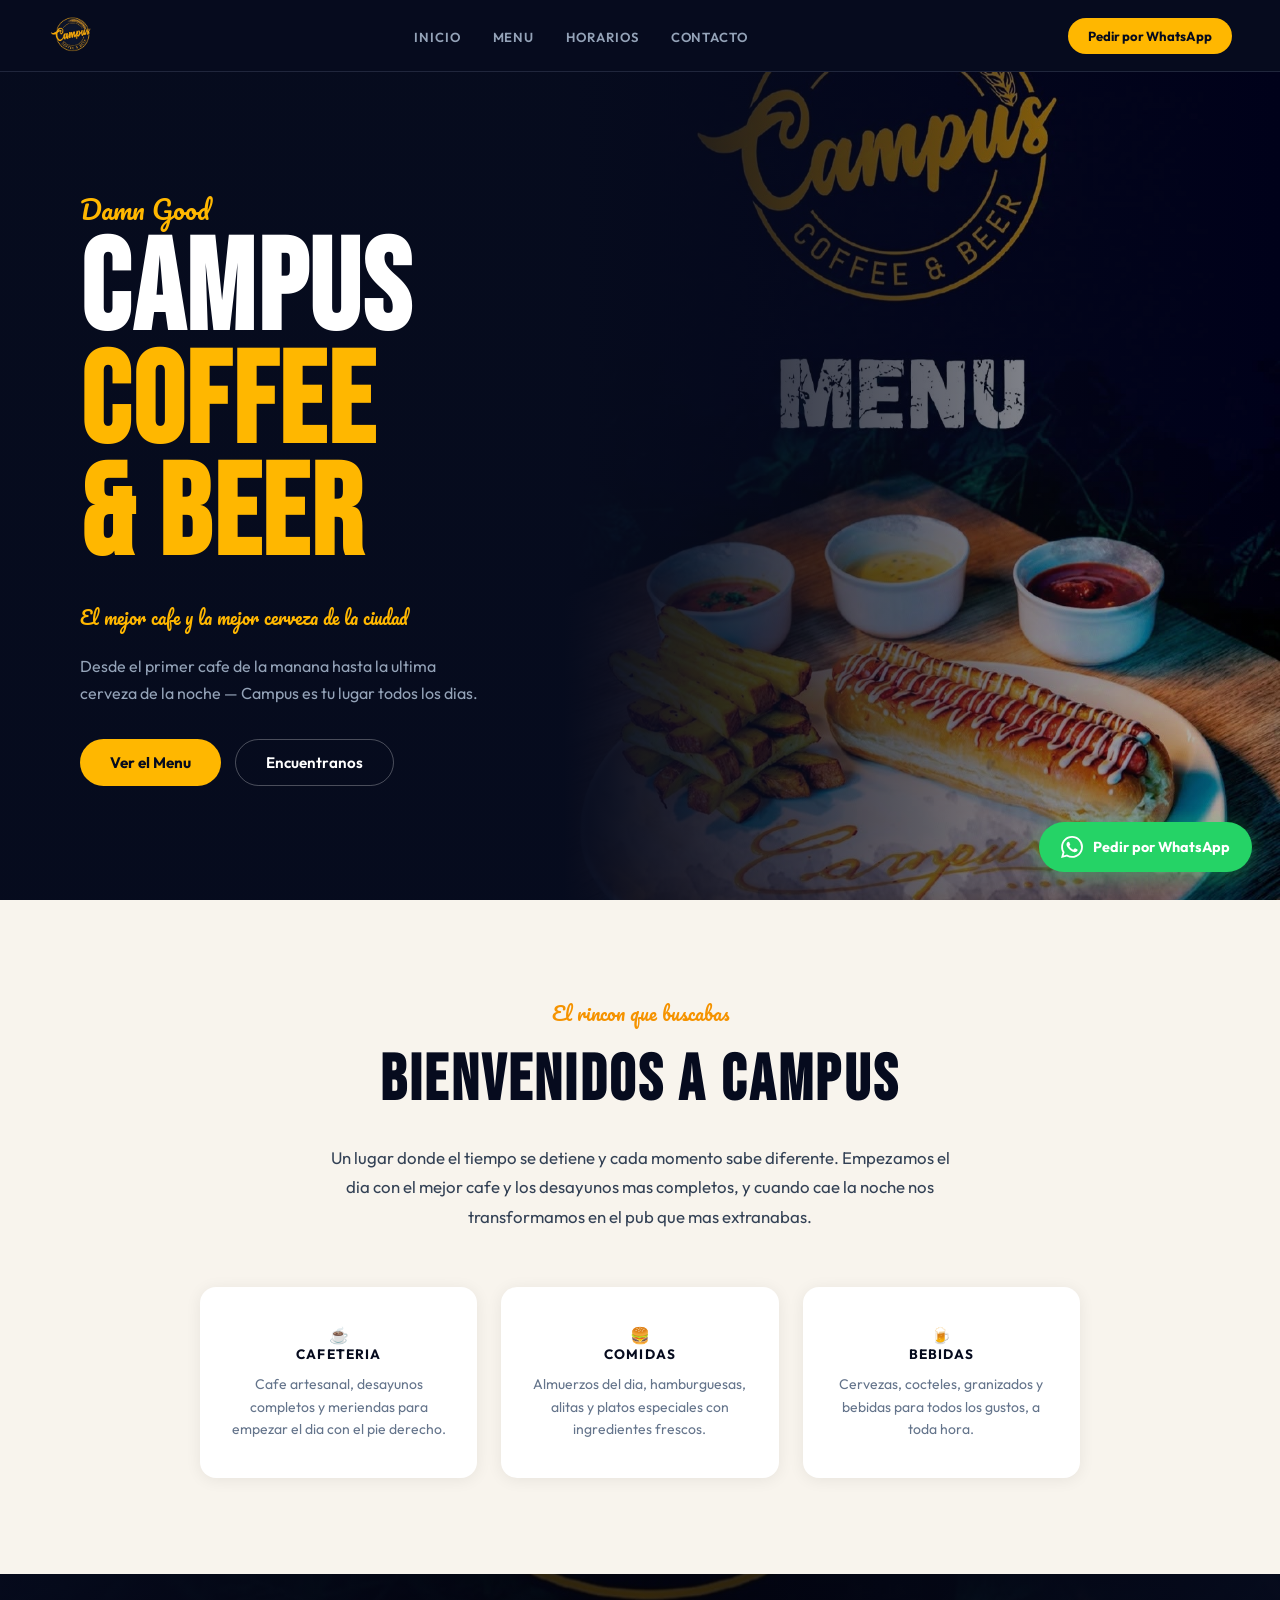
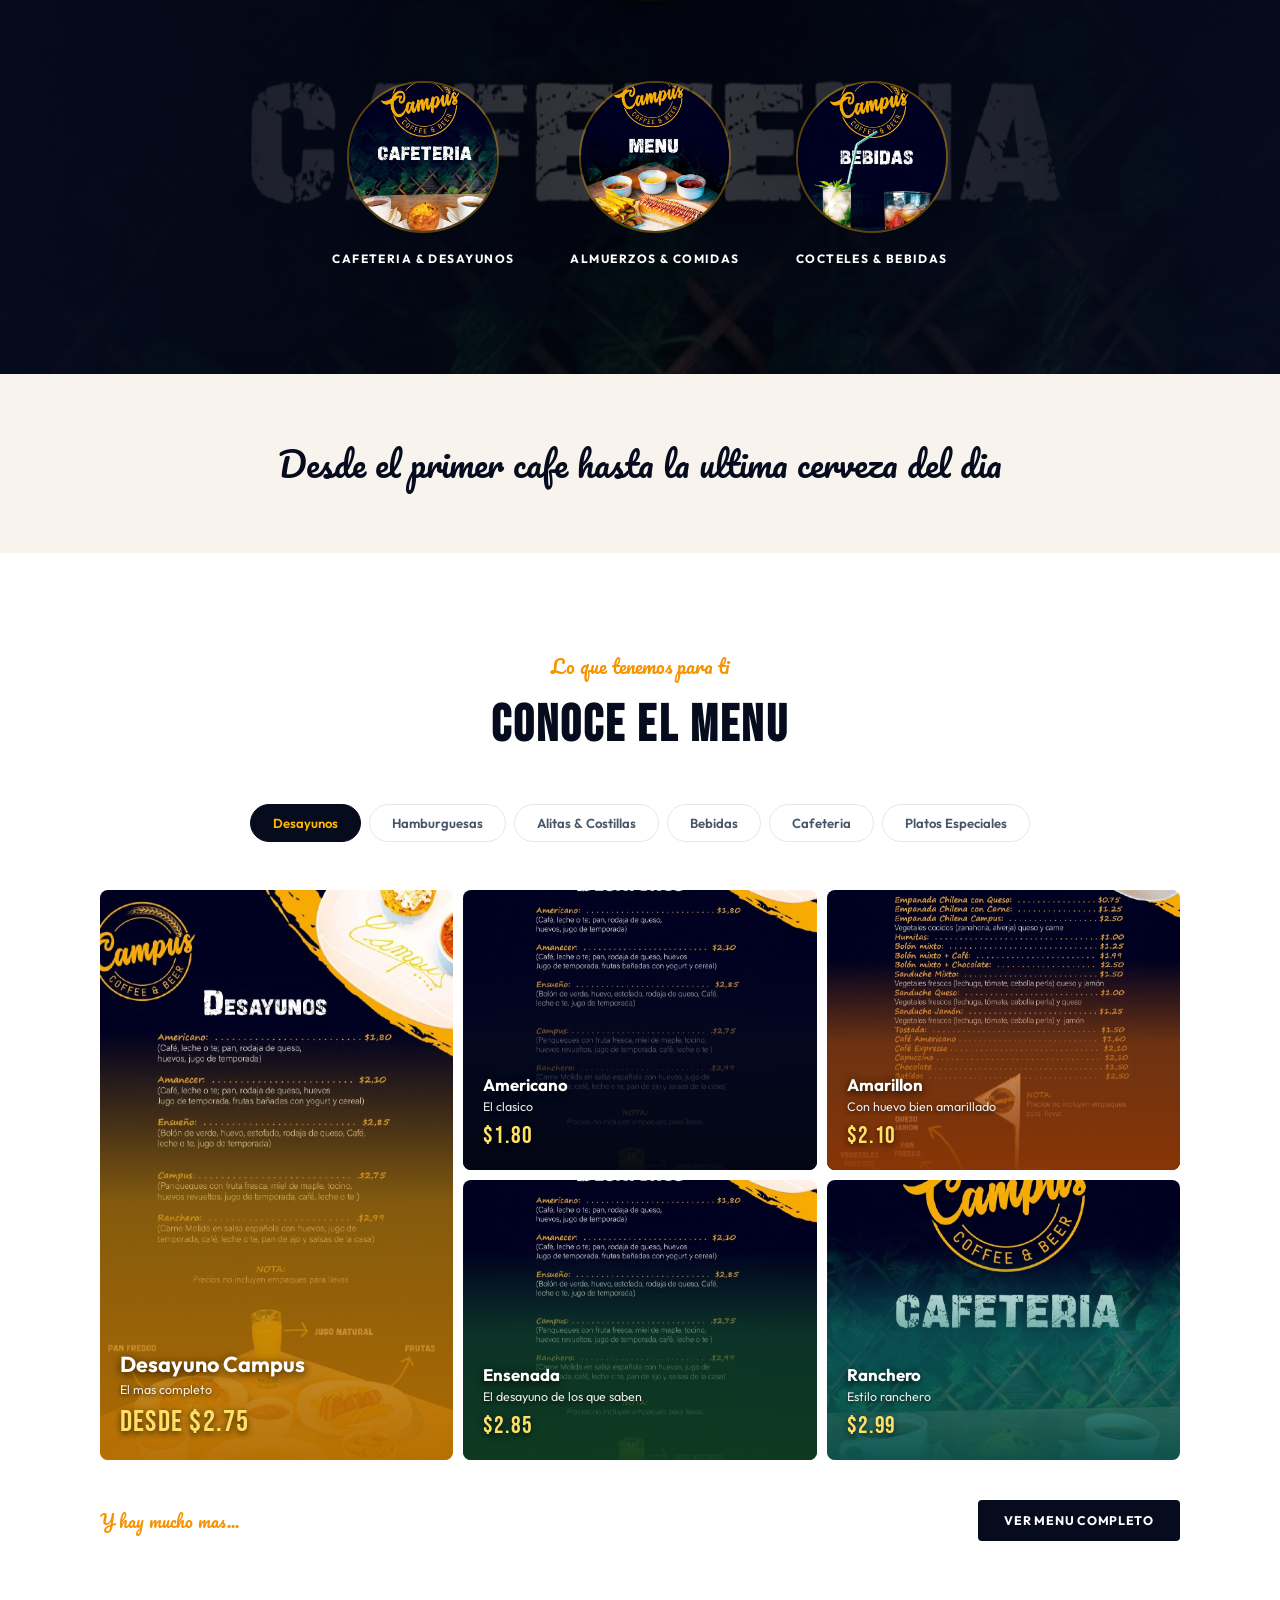
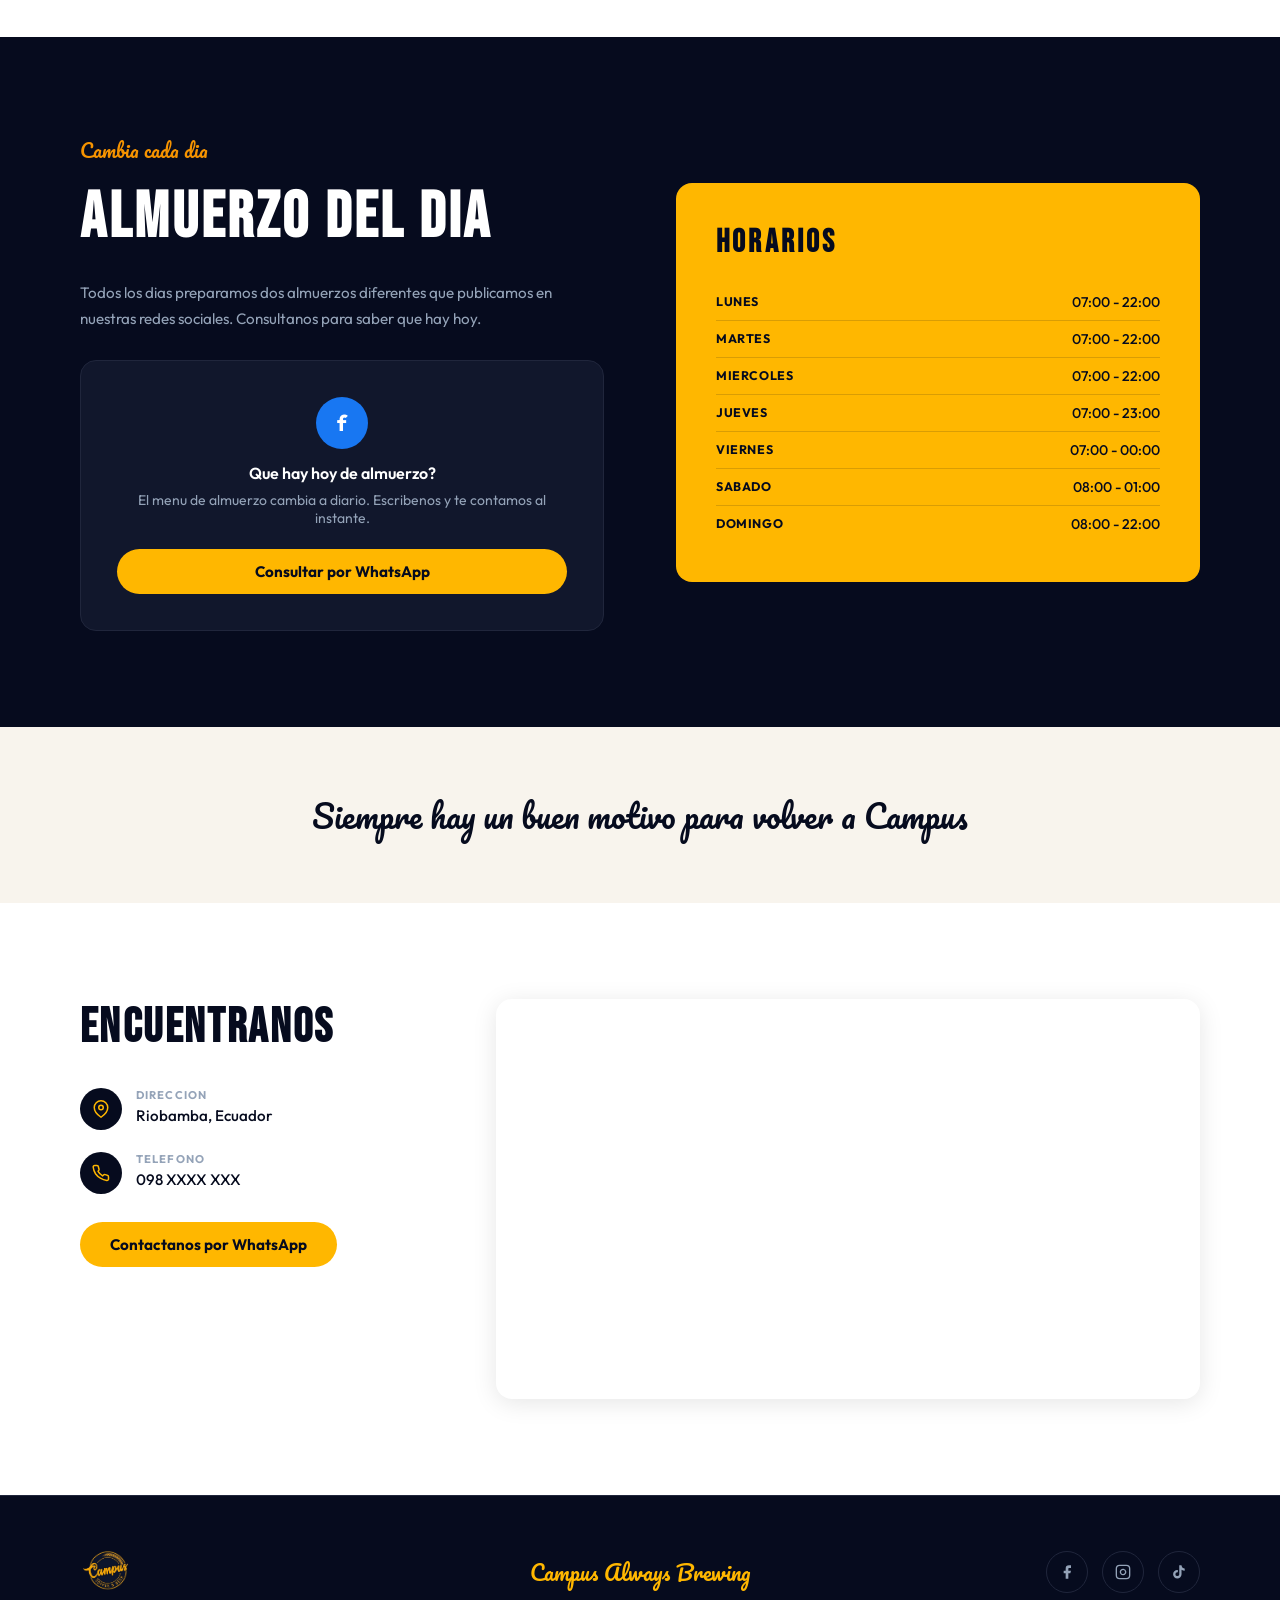
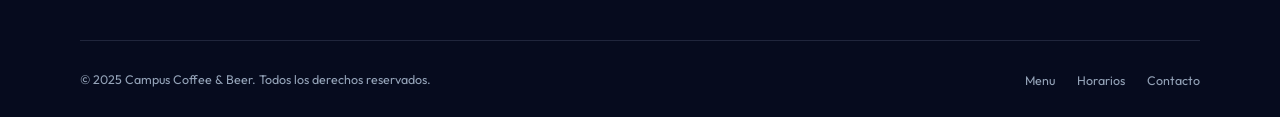
==== commit 8f509eac: "fix(campus): SVG icons, lightbox modal, stronger overlays, category tab activation Reemplaza emojis " ====
--- a/demo-campus/index.html
+++ b/demo-campus/index.html
@@ -60,7 +60,10 @@
 .feat-grid{display:grid;grid-template-columns:repeat(3,1fr);gap:24px;max-width:880px;margin:0 auto}
 .feat-card{background:#fff;border-radius:var(--r-lg);padding:36px 24px;box-shadow:0 2px 16px rgba(0,0,0,.07);transition:transform .25s,box-shadow .25s,border-color .25s;border:2px solid transparent;cursor:default;text-align:center}
 .feat-card:hover{transform:translateY(-6px);box-shadow:0 12px 36px rgba(6,11,30,.13);border-color:rgba(255,184,0,.3)}
-.feat-icon{width:60px;height:60px;background:var(--navy);border-radius:50%;display:flex;align-items:center;justify-content:center;margin:0 auto 18px;font-size:1.6rem}
+.feat-icon-wrap{width:60px;height:60px;background:var(--navy);border-radius:50%;display:flex;align-items:center;justify-content:center;margin:0 auto 18px;transition:background .25s,transform .25s}
+.feat-card:hover .feat-icon-wrap{background:var(--gold);transform:scale(1.1)}
+.feat-icon-wrap svg{transition:stroke .25s}
+.feat-card:hover .feat-icon-wrap svg{stroke:var(--navy)}
 .feat-card h3{font-weight:700;font-size:.85rem;letter-spacing:.08em;text-transform:uppercase;color:var(--navy);margin-bottom:10px}
 .feat-card p{font-size:.875rem;color:#64748B;line-height:1.6;margin:0}
 @media(max-width:768px){.feat-grid{grid-template-columns:1fr;max-width:340px}}
@@ -105,15 +108,15 @@
 .card img{width:100%;height:100%;object-fit:cover;transition:transform .4s}
 .card:hover img{transform:scale(1.06)}
 .card-ov{position:absolute;inset:0;display:flex;flex-direction:column;justify-content:flex-end;padding:20px}
-.ov-gold{background:linear-gradient(to top,rgba(140,80,0,.85) 0%,rgba(180,110,0,.5) 45%,transparent 75%)}
-.ov-navy{background:linear-gradient(to top,rgba(3,7,20,.9) 0%,rgba(6,11,30,.5) 45%,transparent 75%)}
-.ov-green{background:linear-gradient(to top,rgba(14,60,32,.85) 0%,rgba(20,83,45,.5) 45%,transparent 75%)}
-.ov-amber{background:linear-gradient(to top,rgba(120,50,0,.85) 0%,rgba(160,75,0,.5) 45%,transparent 75%)}
-.ov-teal{background:linear-gradient(to top,rgba(8,80,74,.85) 0%,rgba(15,118,110,.5) 45%,transparent 75%)}
-.card-name{font-weight:700;font-size:1.05rem;color:#fff;margin-bottom:3px;line-height:1.2}
+.ov-gold{background:linear-gradient(to top,rgba(180,110,0,.97) 0%,rgba(202,138,4,.65) 45%,transparent 75%)}
+.ov-navy{background:linear-gradient(to top,rgba(3,7,20,.98) 0%,rgba(6,11,30,.65) 45%,transparent 75%)}
+.ov-green{background:linear-gradient(to top,rgba(14,60,32,.97) 0%,rgba(20,83,45,.6) 45%,transparent 75%)}
+.ov-amber{background:linear-gradient(to top,rgba(140,55,5,.97) 0%,rgba(180,83,9,.6) 45%,transparent 75%)}
+.ov-teal{background:linear-gradient(to top,rgba(8,80,74,.97) 0%,rgba(15,118,110,.6) 45%,transparent 75%)}
+.card-name{font-weight:700;font-size:1.05rem;color:#fff;margin-bottom:3px;line-height:1.2;text-shadow:0 2px 8px rgba(0,0,0,.9)}
 .card:first-child .card-name{font-size:1.35rem}
-.card-desc{font-size:.78rem;color:rgba(255,255,255,.85);line-height:1.4;margin-bottom:6px}
-.card-price{font-family:'Bebas Neue',sans-serif;font-size:1.5rem;color:#FFE066;letter-spacing:.04em}
+.card-desc{font-size:.78rem;color:rgba(255,255,255,.9);line-height:1.4;margin-bottom:6px;text-shadow:0 1px 4px rgba(0,0,0,.8)}
+.card-price{font-family:'Bebas Neue',sans-serif;font-size:1.5rem;color:#FFE066;letter-spacing:.04em;text-shadow:0 2px 6px rgba(0,0,0,.7)}
 .card:first-child .card-price{font-size:1.9rem}
 .menu-foot{display:flex;align-items:center;justify-content:space-between;max-width:1080px;margin:0 auto}
 .menu-note{font-family:'Pacifico',cursive;color:var(--amber);font-size:1.05rem}
@@ -167,9 +170,22 @@
 .wa-fab:hover{background:#20c05a}
 @media(max-width:1024px){.s-contact{padding:72px 40px}footer{padding:40px 40px 24px}}
 @media(max-width:768px){.contact-grid{grid-template-columns:1fr}.map-wrap{height:260px}footer{padding:36px 24px 20px}.ft-top{grid-template-columns:1fr;text-align:center}.ft-social{justify-content:center}.ft-bot{flex-direction:column;gap:14px;text-align:center}.s-contact{padding:64px 24px}}
+
+/* LIGHTBOX */
+.lbox{display:none;position:fixed;inset:0;background:rgba(0,0,0,.92);z-index:200;align-items:center;justify-content:center;cursor:zoom-out;padding:16px}
+.lbox.open{display:flex}
+.lbox img{max-width:92vw;max-height:90vh;object-fit:contain;border-radius:var(--r-md);cursor:default;box-shadow:0 8px 40px rgba(0,0,0,.6)}
+.lbox-close{position:absolute;top:18px;right:22px;background:rgba(255,255,255,.12);border:1px solid rgba(255,255,255,.25);color:#fff;width:42px;height:42px;border-radius:50%;font-size:1.1rem;cursor:pointer;display:flex;align-items:center;justify-content:center;transition:background .2s;z-index:201}
+.lbox-close:hover{background:rgba(255,255,255,.22)}
 </style>
 </head>
 <body>
+
+<!-- LIGHTBOX MODAL -->
+<div id="lbox" class="lbox" onclick="closeLbox()">
+  <button class="lbox-close" onclick="event.stopPropagation();closeLbox()">&#x2715;</button>
+  <img id="lbox-img" src="" alt="Menu Campus" onclick="event.stopPropagation()">
+</div>
 
 <!-- NAV -->
 <nav id="nav">
@@ -232,15 +248,15 @@
   <div class="cats-bg"></div>
   <div class="cats-veil"></div>
   <div class="cats-wrap">
-    <a class="cat-item" href="#menu">
+    <a class="cat-item" data-tab="cafe" href="#menu" onclick="activateTab('cafe')">
       <div class="cat-circle"><img src="KitDiseno/portada_cafeteria.jpg" alt="Cafeteria y Desayunos"></div>
       <span class="cat-label">Cafeteria &amp; Desayunos</span>
     </a>
-    <a class="cat-item" href="#menu">
+    <a class="cat-item" data-tab="hambur" href="#menu" onclick="activateTab('hambur')">
       <div class="cat-circle"><img src="KitDiseno/portada_menu_comida.jpg" alt="Almuerzos y Comidas"></div>
       <span class="cat-label">Almuerzos &amp; Comidas</span>
     </a>
-    <a class="cat-item" href="#menu">
+    <a class="cat-item" data-tab="bebidas" href="#menu" onclick="activateTab('bebidas')">
       <div class="cat-circle"><img src="KitDiseno/portada_bebidas.jpg" alt="Cocteles y Bebidas"></div>
       <span class="cat-label">Cocteles &amp; Bebidas</span>
     </a>
@@ -276,7 +292,7 @@
       <div class="card"><img src="KitDiseno/menu_desayunos.jpg" alt="Ensenada"><div class="card-ov ov-green"><span class="card-name">Ensenada</span><p class="card-desc">El desayuno de los que saben</p><span class="card-price">$2.85</span></div></div>
       <div class="card"><img src="KitDiseno/portada_cafeteria.jpg" alt="Ranchero"><div class="card-ov ov-teal"><span class="card-name">Ranchero</span><p class="card-desc">Estilo ranchero</p><span class="card-price">$2.99</span></div></div>
     </div>
-    <div class="menu-foot"><span class="menu-note">Y hay mucho mas...</span><button class="btn-dark" onclick="window.open('KitDiseno/menu_desayunos.jpg')">Ver Menu Completo</button></div>
+    <div class="menu-foot"><span class="menu-note">Y hay mucho mas...</span><button class="btn-dark" onclick="openLbox('KitDiseno/menu_desayunos.jpg')">Ver Menu Completo</button></div>
   </div>
   <div class="panel" id="p-hambur">
     <div class="mosaic">
@@ -286,7 +302,7 @@
       <div class="card"><img src="KitDiseno/menu_hamburguesas_hot_dogs.jpg" alt="La Humilde"><div class="card-ov ov-green"><span class="card-name">La Humilde</span><p class="card-desc">Pequena pero perfecta</p><span class="card-price">$2.60</span></div></div>
       <div class="card"><img src="KitDiseno/menu_hamburguesas_hot_dogs.jpg" alt="Dog Campus"><div class="card-ov ov-gold"><span class="card-name">Dog Campus</span><p class="card-desc">El hot dog definitivo</p><span class="card-price">$1.60</span></div></div>
     </div>
-    <div class="menu-foot"><span class="menu-note">Y tambien papas fritas...</span><button class="btn-dark" onclick="window.open('KitDiseno/menu_hamburguesas_hot_dogs.jpg')">Ver Menu Completo</button></div>
+    <div class="menu-foot"><span class="menu-note">Y tambien papas fritas...</span><button class="btn-dark" onclick="openLbox('KitDiseno/menu_hamburguesas_hot_dogs.jpg')">Ver Menu Completo</button></div>
   </div>
   <div class="panel" id="p-alitas">
     <div class="mosaic">
@@ -296,7 +312,7 @@
       <div class="card"><img src="KitDiseno/menu_ensaladas_nachos.jpg" alt="Ensalada"><div class="card-ov ov-green"><span class="card-name">Ensalada Campus</span><p class="card-desc">Fresca y colorida</p><span class="card-price">desde $3.50</span></div></div>
       <div class="card"><img src="KitDiseno/menu_papas_fritas.jpg" alt="Papas"><div class="card-ov ov-teal"><span class="card-name">Papas Especiales</span><p class="card-desc">Crujientes con salsas</p><span class="card-price">desde $2.50</span></div></div>
     </div>
-    <div class="menu-foot"><span class="menu-note">Pedimos algo para compartir?</span><button class="btn-dark" onclick="window.open('KitDiseno/menu_alitas_costillas.jpg')">Ver Menu Completo</button></div>
+    <div class="menu-foot"><span class="menu-note">Pedimos algo para compartir?</span><button class="btn-dark" onclick="openLbox('KitDiseno/menu_alitas_costillas.jpg')">Ver Menu Completo</button></div>
   </div>
   <div class="panel" id="p-bebidas">
     <div class="mosaic">
@@ -306,7 +322,7 @@
       <div class="card"><img src="KitDiseno/menu_bebidas_sin_alcohol.jpg" alt="Sin alcohol"><div class="card-ov ov-green"><span class="card-name">Sin Alcohol</span><p class="card-desc">Jugos y limonadas</p><span class="card-price">desde $1.00</span></div></div>
       <div class="card"><img src="KitDiseno/menu_bebidas_con_alcohol.jpg" alt="Licores"><div class="card-ov ov-navy"><span class="card-name">Licores y Shots</span><p class="card-desc">Para las noches campus</p><span class="card-price">desde $2.00</span></div></div>
     </div>
-    <div class="menu-foot"><span class="menu-note">Salud, Campus te espera...</span><button class="btn-dark" onclick="window.open('KitDiseno/menu_bebidas_cocteles.jpg')">Ver Carta Completa</button></div>
+    <div class="menu-foot"><span class="menu-note">Salud, Campus te espera...</span><button class="btn-dark" onclick="openLbox('KitDiseno/menu_bebidas_cocteles.jpg')">Ver Carta Completa</button></div>
   </div>
   <div class="panel" id="p-cafe">
     <div class="mosaic">
@@ -316,7 +332,7 @@
       <div class="card"><img src="KitDiseno/menu_cafeteria.jpg" alt="Frappes"><div class="card-ov ov-teal"><span class="card-name">Frappes</span><p class="card-desc">Frios y cremosos</p><span class="card-price">desde $2.50</span></div></div>
       <div class="card"><img src="KitDiseno/portada_cafeteria.jpg" alt="Meriendas"><div class="card-ov ov-green"><span class="card-name">Meriendas</span><p class="card-desc">Pan y snacks con el cafe</p><span class="card-price">desde $0.80</span></div></div>
     </div>
-    <div class="menu-foot"><span class="menu-note">Ven y prueba nuestro cafe...</span><button class="btn-dark" onclick="window.open('KitDiseno/menu_cafeteria.jpg')">Ver Menu Completo</button></div>
+    <div class="menu-foot"><span class="menu-note">Ven y prueba nuestro cafe...</span><button class="btn-dark" onclick="openLbox('KitDiseno/menu_cafeteria.jpg')">Ver Menu Completo</button></div>
   </div>
   <div class="panel" id="p-especiales">
     <div class="mosaic">
@@ -326,7 +342,7 @@
       <div class="card"><img src="KitDiseno/portada_menu_comida.jpg" alt="Mixto"><div class="card-ov ov-green"><span class="card-name">Mixto Campus</span><p class="card-desc">Un poco de todo lo mejor</p><span class="card-price">desde $8.00</span></div></div>
       <div class="card"><img src="KitDiseno/menu_platos_especiales.jpg" alt="Del Dia"><div class="card-ov ov-teal"><span class="card-name">Especial del Dia</span><p class="card-desc">Pregunta siempre por el del dia</p><span class="card-price">Consultar</span></div></div>
     </div>
-    <div class="menu-foot"><span class="menu-note">Siempre hay algo especial...</span><button class="btn-dark" onclick="window.open('KitDiseno/menu_platos_especiales.jpg')">Ver Carta Completa</button></div>
+    <div class="menu-foot"><span class="menu-note">Siempre hay algo especial...</span><button class="btn-dark" onclick="openLbox('KitDiseno/menu_platos_especiales.jpg')">Ver Carta Completa</button></div>
   </div>
 </section>
 
@@ -449,6 +465,27 @@
   entries.forEach(e=>{if(e.isIntersecting)e.target.classList.add('revealed')});
 },{threshold:.08});
 document.querySelectorAll('.reveal').forEach(el=>obs.observe(el));
+
+function activateTab(tab){
+  setTimeout(()=>{
+    document.querySelectorAll('.tab-btn').forEach(b=>b.classList.remove('active'));
+    document.querySelectorAll('.panel').forEach(p=>p.classList.remove('active'));
+    const btn=document.querySelector(`.tab-btn[data-tab="${tab}"]`);
+    if(btn) btn.classList.add('active');
+    const panel=document.getElementById('p-'+tab);
+    if(panel) panel.classList.add('active');
+  },500);
+}
+function openLbox(src){
+  document.getElementById('lbox-img').src=src;
+  document.getElementById('lbox').classList.add('open');
+  document.body.style.overflow='hidden';
+}
+function closeLbox(){
+  document.getElementById('lbox').classList.remove('open');
+  document.body.style.overflow='';
+}
+document.addEventListener('keydown',e=>{if(e.key==='Escape')closeLbox()});
 </script>
 
 </body>
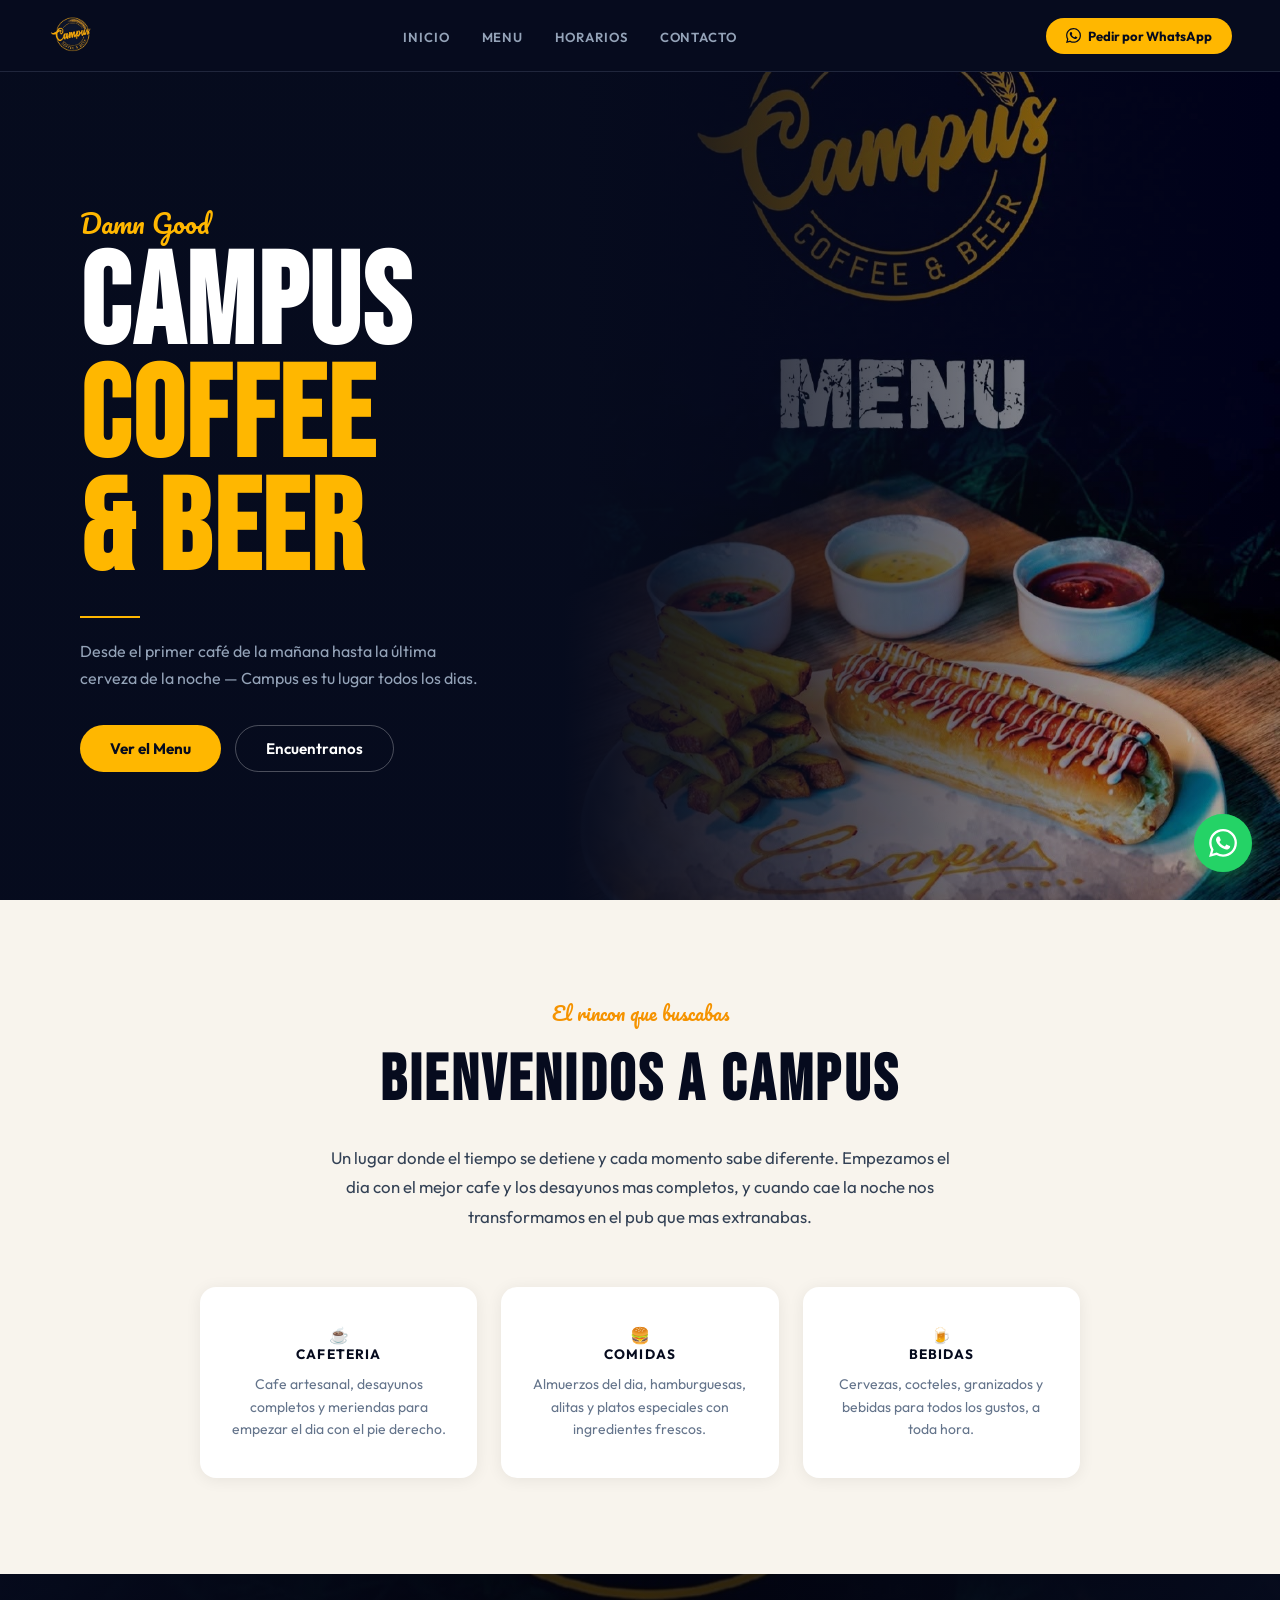
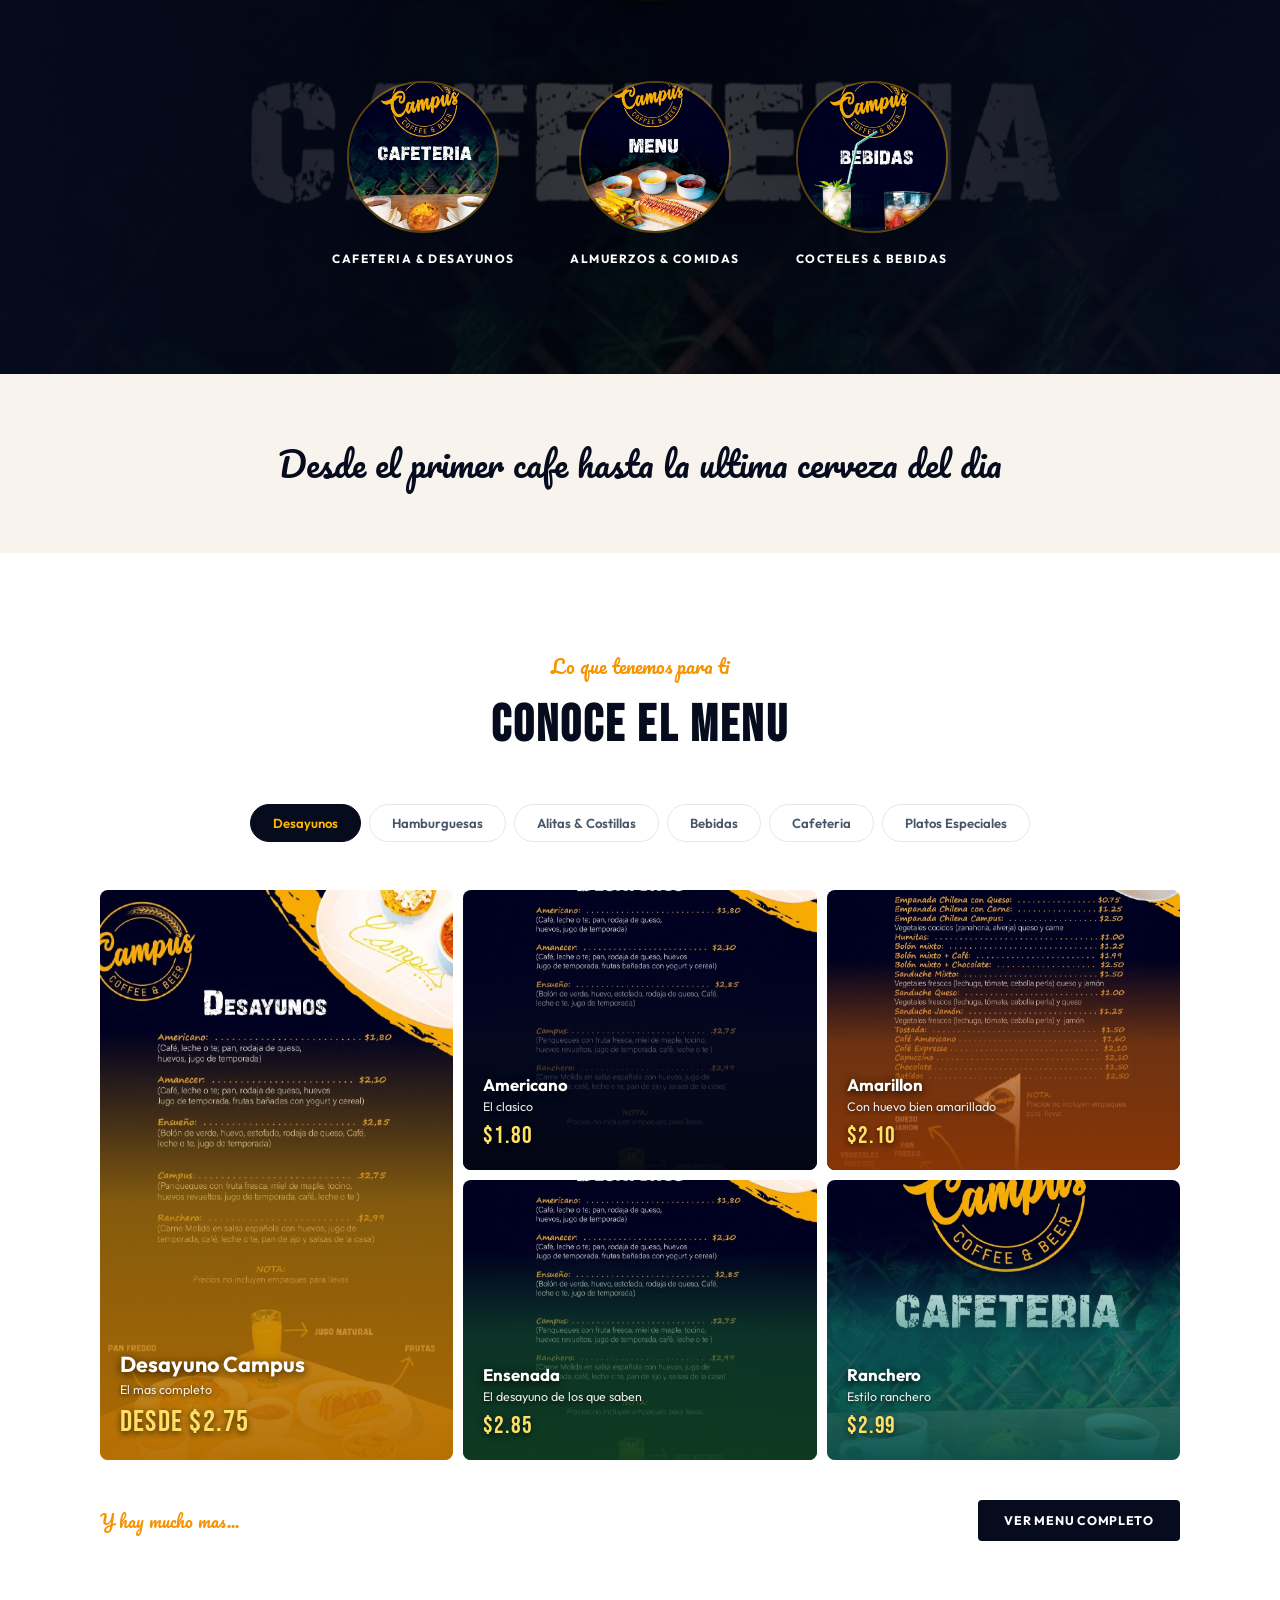
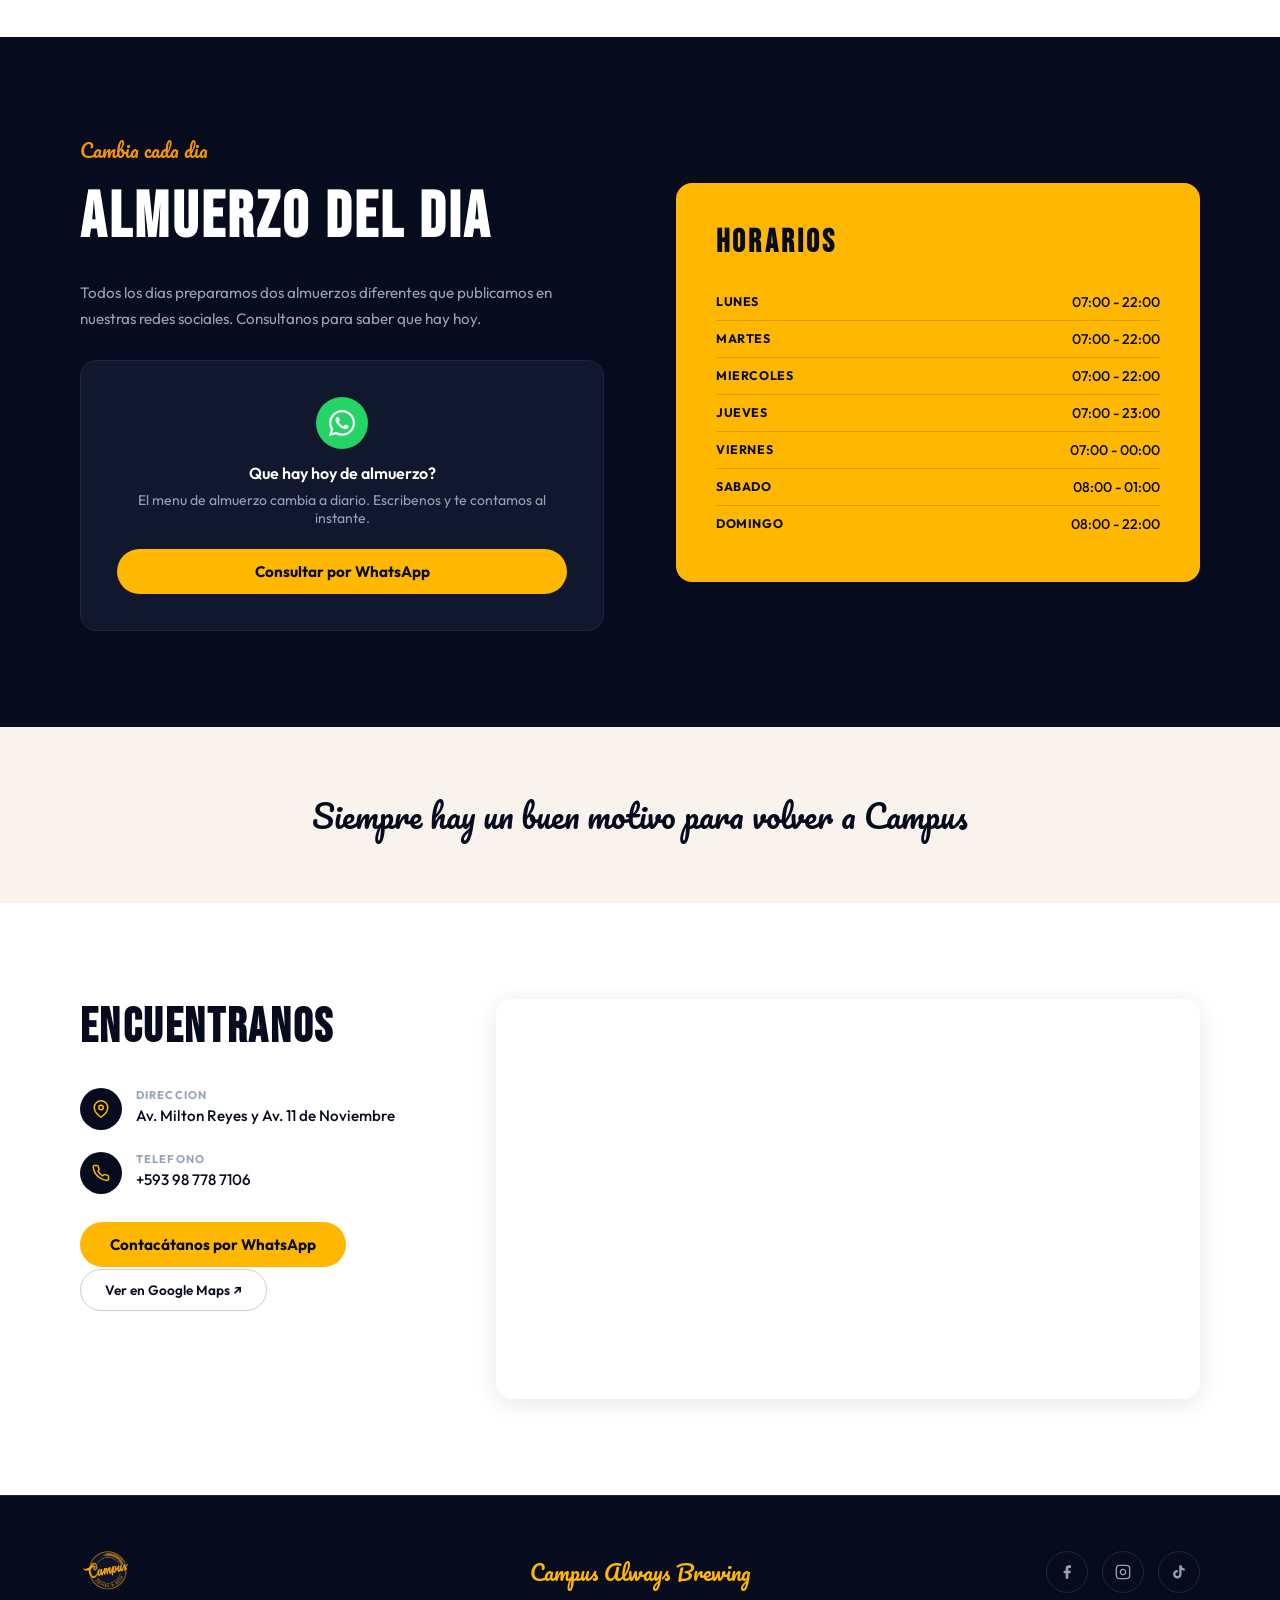
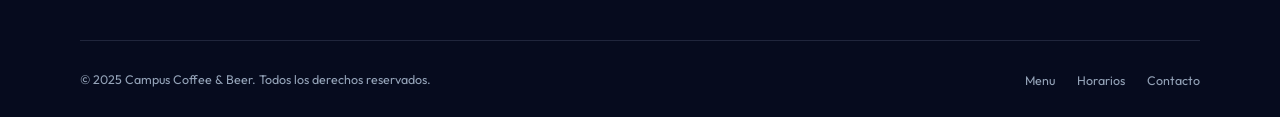
==== commit 7951a29c: "fix(campus): real business data, WhatsApp number, FAB pulse animation Datos reales: Av. Milton Reyes" ====
--- a/demo-campus/index.html
+++ b/demo-campus/index.html
@@ -42,7 +42,7 @@
 .hero-eyebrow{font-family:'Pacifico',cursive;color:var(--gold);font-size:1.65rem;margin-bottom:4px;opacity:0;animation:up .6s ease .2s forwards}
 .hero-h1{font-family:'Bebas Neue',sans-serif;font-size:clamp(4.5rem,10vw,9.5rem);line-height:.88;letter-spacing:.02em;margin-bottom:28px;opacity:0;animation:up .7s ease .4s forwards}
 .hero-h1 span{color:var(--gold)}
-.hero-note{font-family:'Pacifico',cursive;color:var(--gold);font-size:1.1rem;margin-bottom:20px;opacity:0;animation:up .5s ease .55s forwards}
+.hero-divider{width:60px;height:2px;background:var(--gold);margin-bottom:20px;opacity:0;animation:up .5s ease .55s forwards}
 .hero-sub{color:var(--txt-sec);font-size:1rem;line-height:1.7;max-width:400px;margin-bottom:32px;opacity:0;animation:up .7s ease .6s forwards}
 .hero-btns{display:flex;gap:14px;flex-wrap:wrap;opacity:0;animation:up .7s ease .8s forwards}
 .btn-gold{background:var(--gold);color:var(--navy);border:none;padding:13px 30px;border-radius:var(--r-full);font-family:'Outfit',sans-serif;font-weight:700;font-size:.95rem;cursor:pointer;text-decoration:none;display:inline-flex;align-items:center;gap:8px;transition:background .2s,box-shadow .2s,transform .1s}
@@ -129,7 +129,7 @@
 .daily-left h2{font-family:'Bebas Neue',sans-serif;font-size:clamp(2.5rem,5vw,4rem);letter-spacing:.05em;margin-bottom:24px}
 .daily-left>p{color:var(--txt-sec);font-size:.95rem;line-height:1.7;margin-bottom:28px}
 .wa-box{background:var(--surface);border:1px solid var(--border);border-radius:var(--r-lg);padding:36px;text-align:center}
-.fb-ico{width:52px;height:52px;background:#1877F2;border-radius:50%;display:flex;align-items:center;justify-content:center;margin:0 auto 14px;font-size:1.4rem;color:#fff;font-weight:700}
+.wa-box-ico{width:52px;height:52px;background:#25D366;border-radius:50%;display:flex;align-items:center;justify-content:center;margin:0 auto 14px}
 .wa-box h3{font-size:1rem;font-weight:600;margin-bottom:8px}
 .wa-box p{color:var(--txt-sec);font-size:.875rem;margin-bottom:22px}
 .hours-card{background:var(--gold);border-radius:var(--r-lg);padding:40px;color:var(--navy)}
@@ -166,8 +166,9 @@
 .ft-nav a{color:var(--txt-sec);text-decoration:none;font-size:.78rem;transition:color .2s}
 .ft-nav a:hover{color:var(--gold)}
 /* WhatsApp FAB */
-.wa-fab{position:fixed;bottom:28px;right:28px;z-index:50;background:#25D366;color:#fff;display:flex;align-items:center;gap:10px;padding:14px 22px;border-radius:var(--r-full);text-decoration:none;font-weight:700;font-size:.9rem;box-shadow:0 4px 20px rgba(37,211,102,.4)}
-.wa-fab:hover{background:#20c05a}
+.wa-fab{position:fixed;bottom:28px;right:28px;z-index:50;width:58px;height:58px;border-radius:50%;background:#25D366;color:#fff;display:flex;align-items:center;justify-content:center;text-decoration:none;box-shadow:0 4px 20px rgba(37,211,102,.4)}
+.wa-fab::before{content:'';position:absolute;width:100%;height:100%;border-radius:50%;background:rgba(37,211,102,.5);animation:wapulse 2s ease-out infinite;z-index:-1}
+@keyframes wapulse{0%{transform:scale(1);opacity:.8}70%{transform:scale(1.6);opacity:0}100%{transform:scale(1.6);opacity:0}}
 @media(max-width:1024px){.s-contact{padding:72px 40px}footer{padding:40px 40px 24px}}
 @media(max-width:768px){.contact-grid{grid-template-columns:1fr}.map-wrap{height:260px}footer{padding:36px 24px 20px}.ft-top{grid-template-columns:1fr;text-align:center}.ft-social{justify-content:center}.ft-bot{flex-direction:column;gap:14px;text-align:center}.s-contact{padding:64px 24px}}
 
@@ -196,7 +197,8 @@
     <li><a href="#horarios">Horarios</a></li>
     <li><a href="#contacto">Contacto</a></li>
   </ul>
-  <a href="https://wa.me/593XXXXXXXXX?text=Hola%20Campus!" class="nav-cta" target="_blank">
+  <a href="https://wa.me/593987787106?text=Hola%20Campus!%20Quiero%20hacer%20un%20pedido" class="nav-cta" target="_blank">
+    <svg width="15" height="15" viewBox="0 0 24 24" fill="currentColor"><path d="M17.472 14.382c-.297-.149-1.758-.867-2.03-.967-.273-.099-.471-.148-.67.15-.197.297-.767.966-.94 1.164-.173.199-.347.223-.644.075-.297-.15-1.255-.463-2.39-1.475-.883-.788-1.48-1.761-1.653-2.059-.173-.297-.018-.458.13-.606.134-.133.298-.347.446-.52.149-.174.198-.298.298-.497.099-.198.05-.371-.025-.52-.075-.149-.669-1.612-.916-2.207-.242-.579-.487-.5-.669-.51-.173-.008-.371-.01-.57-.01-.198 0-.52.074-.792.372-.272.297-1.04 1.016-1.04 2.479 0 1.462 1.065 2.875 1.213 3.074.149.198 2.096 3.2 5.077 4.487.709.306 1.262.489 1.694.625.712.227 1.36.195 1.871.118.571-.085 1.758-.719 2.006-1.413.248-.694.248-1.289.173-1.413-.074-.124-.272-.198-.57-.347m-5.421 7.403h-.004a9.87 9.87 0 01-5.031-1.378l-.361-.214-3.741.982.998-3.648-.235-.374a9.86 9.86 0 01-1.51-5.26c.001-5.45 4.436-9.884 9.888-9.884 2.64 0 5.122 1.03 6.988 2.898a9.825 9.825 0 012.893 6.994c-.003 5.45-4.437 9.884-9.885 9.884m8.413-18.297A11.815 11.815 0 0012.05 0C5.495 0 .16 5.335.157 11.892c0 2.096.547 4.142 1.588 5.945L.057 24l6.305-1.654a11.882 11.882 0 005.683 1.448h.005c6.554 0 11.89-5.335 11.893-11.893a11.821 11.821 0 00-3.48-8.413z"/></svg>
     Pedir por WhatsApp
   </a>
 </nav>
@@ -208,8 +210,8 @@
   <div class="hero-content">
     <p class="hero-eyebrow">Damn Good</p>
     <h1 class="hero-h1">CAMPUS<br><span>COFFEE<br>&amp; BEER</span></h1>
-    <p class="hero-note">El mejor cafe y la mejor cerveza de la ciudad</p>
-    <p class="hero-sub">Desde el primer cafe de la manana hasta la ultima cerveza de la noche — Campus es tu lugar todos los dias.</p>
+    <div class="hero-divider"></div>
+    <p class="hero-sub">Desde el primer café de la mañana hasta la última cerveza de la noche — Campus es tu lugar todos los dias.</p>
     <div class="hero-btns">
       <a href="#menu" class="btn-gold">Ver el Menu</a>
       <a href="#contacto" class="btn-ghost">Encuentranos</a>
@@ -354,10 +356,12 @@
     <h2>ALMUERZO DEL DIA</h2>
     <p>Todos los dias preparamos dos almuerzos diferentes que publicamos en nuestras redes sociales. Consultanos para saber que hay hoy.</p>
     <div class="wa-box">
-      <div class="fb-ico">f</div>
+      <div class="wa-box-ico">
+        <svg width="26" height="26" viewBox="0 0 24 24" fill="#fff"><path d="M17.472 14.382c-.297-.149-1.758-.867-2.03-.967-.273-.099-.471-.148-.67.15-.197.297-.767.966-.94 1.164-.173.199-.347.223-.644.075-.297-.15-1.255-.463-2.39-1.475-.883-.788-1.48-1.761-1.653-2.059-.173-.297-.018-.458.13-.606.134-.133.298-.347.446-.52.149-.174.198-.298.298-.497.099-.198.05-.371-.025-.52-.075-.149-.669-1.612-.916-2.207-.242-.579-.487-.5-.669-.51-.173-.008-.371-.01-.57-.01-.198 0-.52.074-.792.372-.272.297-1.04 1.016-1.04 2.479 0 1.462 1.065 2.875 1.213 3.074.149.198 2.096 3.2 5.077 4.487.709.306 1.262.489 1.694.625.712.227 1.36.195 1.871.118.571-.085 1.758-.719 2.006-1.413.248-.694.248-1.289.173-1.413-.074-.124-.272-.198-.57-.347m-5.421 7.403h-.004a9.87 9.87 0 01-5.031-1.378l-.361-.214-3.741.982.998-3.648-.235-.374a9.86 9.86 0 01-1.51-5.26c.001-5.45 4.436-9.884 9.888-9.884 2.64 0 5.122 1.03 6.988 2.898a9.825 9.825 0 012.893 6.994c-.003 5.45-4.437 9.884-9.885 9.884m8.413-18.297A11.815 11.815 0 0012.05 0C5.495 0 .16 5.335.157 11.892c0 2.096.547 4.142 1.588 5.945L.057 24l6.305-1.654a11.882 11.882 0 005.683 1.448h.005c6.554 0 11.89-5.335 11.893-11.893a11.821 11.821 0 00-3.48-8.413z"/></svg>
+      </div>
       <h3>Que hay hoy de almuerzo?</h3>
       <p>El menu de almuerzo cambia a diario. Escribenos y te contamos al instante.</p>
-      <a href="https://wa.me/593XXXXXXXXX?text=Hola!%20Cual%20es%20el%20menu%20de%20hoy?" target="_blank" class="btn-gold" style="justify-content:center;display:flex">
+      <a href="https://wa.me/593987787106?text=Hola!%20%C2%BFCu%C3%A1l%20es%20el%20men%C3%BA%20de%20almuerzo%20de%20hoy%3F%20%F0%9F%8D%BD%EF%B8%8F" target="_blank" class="btn-gold" style="justify-content:center;display:flex">
         Consultar por WhatsApp
       </a>
     </div>
@@ -395,7 +399,7 @@
         </div>
         <div class="cdet-txt">
           <strong>Direccion</strong>
-          <span>Riobamba, Ecuador</span>
+          <span>Av. Milton Reyes y Av. 11 de Noviembre</span>
         </div>
       </div>
       <div class="cdet">
@@ -404,15 +408,18 @@
         </div>
         <div class="cdet-txt">
           <strong>Telefono</strong>
-          <span>098 XXXX XXX</span>
+          <span>+593 98 778 7106</span>
         </div>
       </div>
       <div style="margin-top:28px">
-        <a href="https://wa.me/593XXXXXXXXX" target="_blank" class="btn-gold">Contactanos por WhatsApp</a>
+        <a href="https://wa.me/593987787106?text=Hola%20Campus!%20Quiero%20contactarlos" target="_blank" class="btn-gold">Contacátanos por WhatsApp</a>
       </div>
+      <div style="margin-top:12px">
+        <a href="https://maps.app.goo.gl/U9ak8aKiqXbPTpQR9" target="_blank" class="btn-ghost" style="color:var(--navy);border-color:rgba(6,11,30,.2);font-size:.85rem;padding:11px 24px">Ver en Google Maps ↗</a>
+      </div>
     </div>
     <div class="map-wrap">
-      <iframe src="https://maps.google.com/maps?q=Riobamba,Ecuador&hl=es&output=embed&z=14" allowfullscreen="" loading="lazy" title="Ubicacion Campus Coffee"></iframe>
+      <iframe src="https://maps.google.com/maps?q=Av.+Milton+Reyes+y+Av.+11+de+Noviembre&hl=es&output=embed&z=16" allowfullscreen="" loading="lazy" title="Ubicacion Campus Coffee"></iframe>
     </div>
   </div>
 </section>
@@ -445,9 +452,8 @@
 </footer>
 
 <!-- WhatsApp FAB (placeholder - mejorar en fix) -->
-<a href="https://wa.me/593XXXXXXXXX" class="wa-fab" target="_blank">
-  <svg width="22" height="22" viewBox="0 0 24 24" fill="#fff"><path d="M17.472 14.382c-.297-.149-1.758-.867-2.03-.967-.273-.099-.471-.148-.67.15-.197.297-.767.966-.94 1.164-.173.199-.347.223-.644.075-.297-.15-1.255-.463-2.39-1.475-.883-.788-1.48-1.761-1.653-2.059-.173-.297-.018-.458.13-.606.134-.133.298-.347.446-.52.149-.174.198-.298.298-.497.099-.198.05-.371-.025-.52-.075-.149-.669-1.612-.916-2.207-.242-.579-.487-.5-.669-.51-.173-.008-.371-.01-.57-.01-.198 0-.52.074-.792.372-.272.297-1.04 1.016-1.04 2.479 0 1.462 1.065 2.875 1.213 3.074.149.198 2.096 3.2 5.077 4.487.709.306 1.262.489 1.694.625.712.227 1.36.195 1.871.118.571-.085 1.758-.719 2.006-1.413.248-.694.248-1.289.173-1.413-.074-.124-.272-.198-.57-.347m-5.421 7.403h-.004a9.87 9.87 0 01-5.031-1.378l-.361-.214-3.741.982.998-3.648-.235-.374a9.86 9.86 0 01-1.51-5.26c.001-5.45 4.436-9.884 9.888-9.884 2.64 0 5.122 1.03 6.988 2.898a9.825 9.825 0 012.893 6.994c-.003 5.45-4.437 9.884-9.885 9.884m8.413-18.297A11.815 11.815 0 0012.05 0C5.495 0 .16 5.335.157 11.892c0 2.096.547 4.142 1.588 5.945L.057 24l6.305-1.654a11.882 11.882 0 005.683 1.448h.005c6.554 0 11.89-5.335 11.893-11.893a11.821 11.821 0 00-3.48-8.413z"/></svg>
-  Pedir por WhatsApp
+<a href="https://wa.me/593987787106?text=Hola%20Campus!%20Quiero%20hacer%20un%20pedido%20%F0%9F%8D%94%F0%9F%8D%BA" class="wa-fab" target="_blank" aria-label="Pedir por WhatsApp">
+  <svg width="28" height="28" viewBox="0 0 24 24" fill="#fff"><path d="M17.472 14.382c-.297-.149-1.758-.867-2.03-.967-.273-.099-.471-.148-.67.15-.197.297-.767.966-.94 1.164-.173.199-.347.223-.644.075-.297-.15-1.255-.463-2.39-1.475-.883-.788-1.48-1.761-1.653-2.059-.173-.297-.018-.458.13-.606.134-.133.298-.347.446-.52.149-.174.198-.298.298-.497.099-.198.05-.371-.025-.52-.075-.149-.669-1.612-.916-2.207-.242-.579-.487-.5-.669-.51-.173-.008-.371-.01-.57-.01-.198 0-.52.074-.792.372-.272.297-1.04 1.016-1.04 2.479 0 1.462 1.065 2.875 1.213 3.074.149.198 2.096 3.2 5.077 4.487.709.306 1.262.489 1.694.625.712.227 1.36.195 1.871.118.571-.085 1.758-.719 2.006-1.413.248-.694.248-1.289.173-1.413-.074-.124-.272-.198-.57-.347m-5.421 7.403h-.004a9.87 9.87 0 01-5.031-1.378l-.361-.214-3.741.982.998-3.648-.235-.374a9.86 9.86 0 01-1.51-5.26c.001-5.45 4.436-9.884 9.888-9.884 2.64 0 5.122 1.03 6.988 2.898a9.825 9.825 0 012.893 6.994c-.003 5.45-4.437 9.884-9.885 9.884m8.413-18.297A11.815 11.815 0 0012.05 0C5.495 0 .16 5.335.157 11.892c0 2.096.547 4.142 1.588 5.945L.057 24l6.305-1.654a11.882 11.882 0 005.683 1.448h.005c6.554 0 11.89-5.335 11.893-11.893a11.821 11.821 0 00-3.48-8.413z"/></svg>
 </a>
 
 <script>
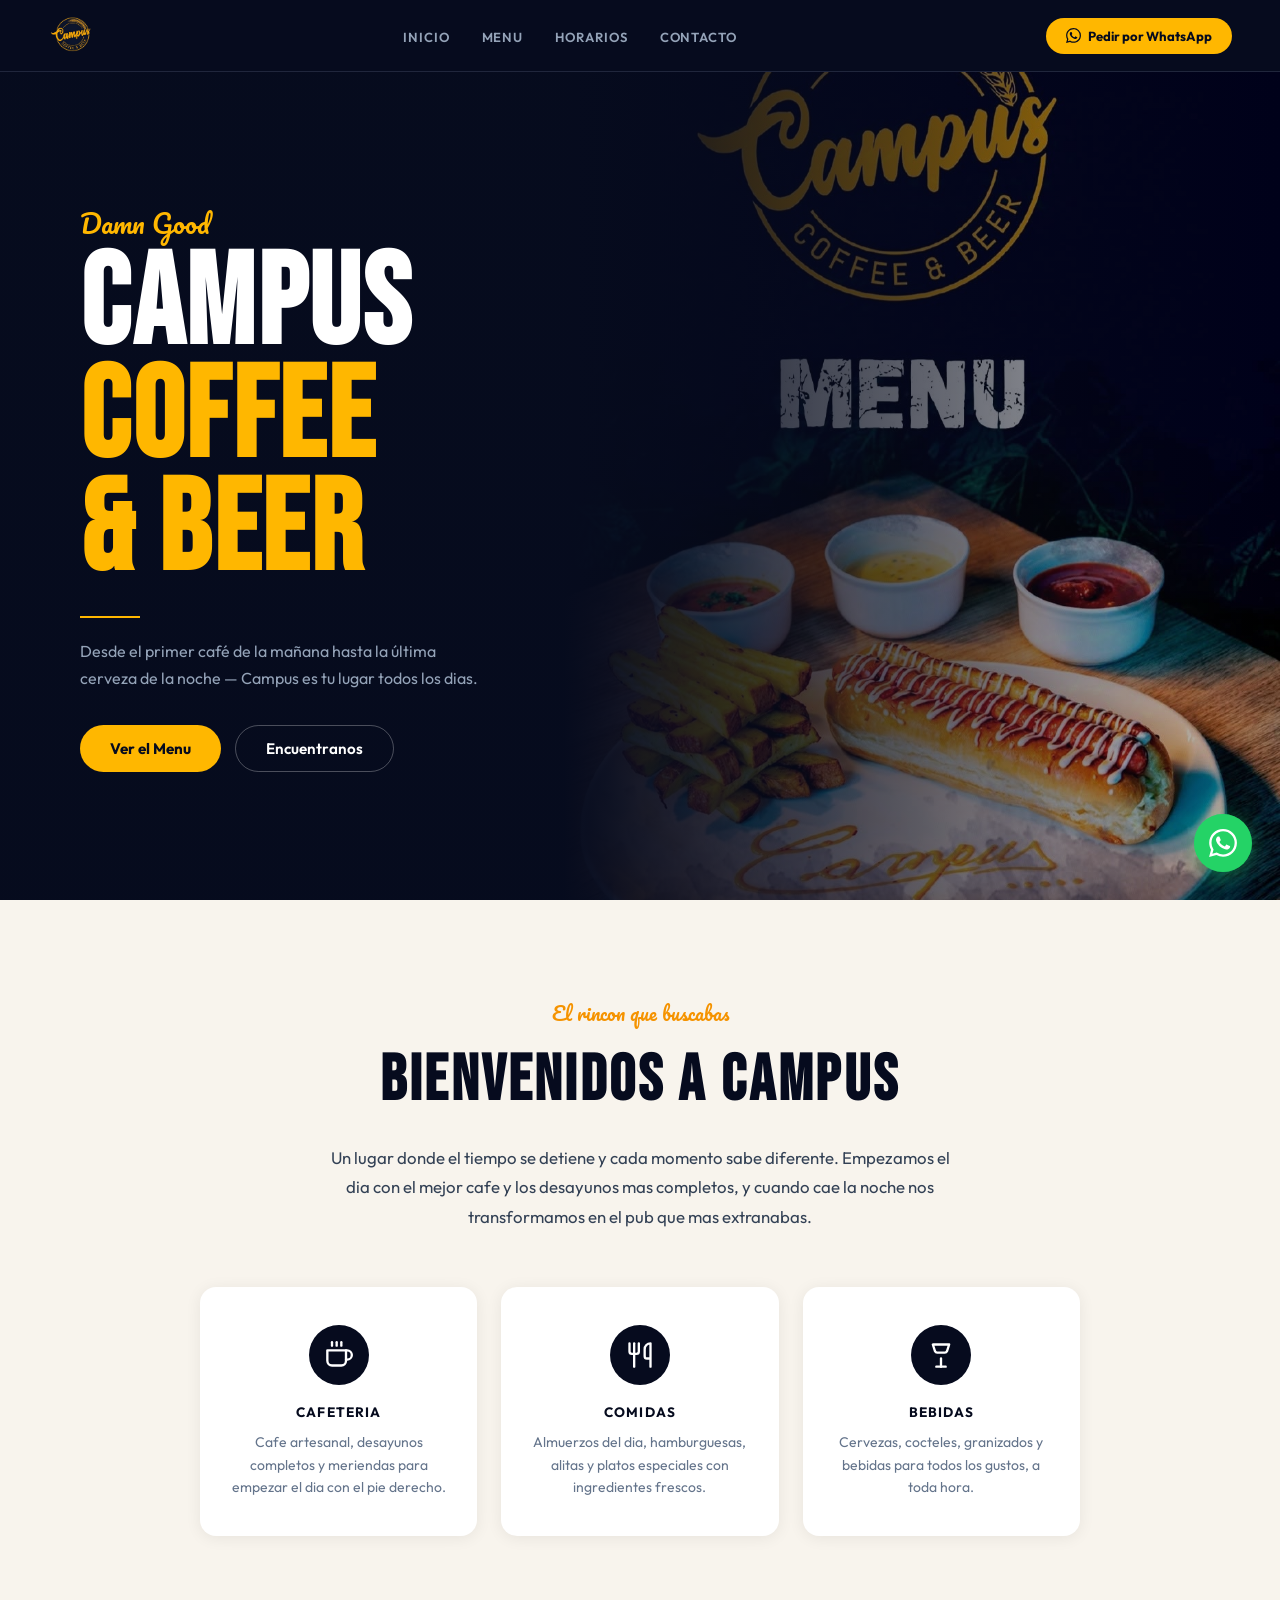
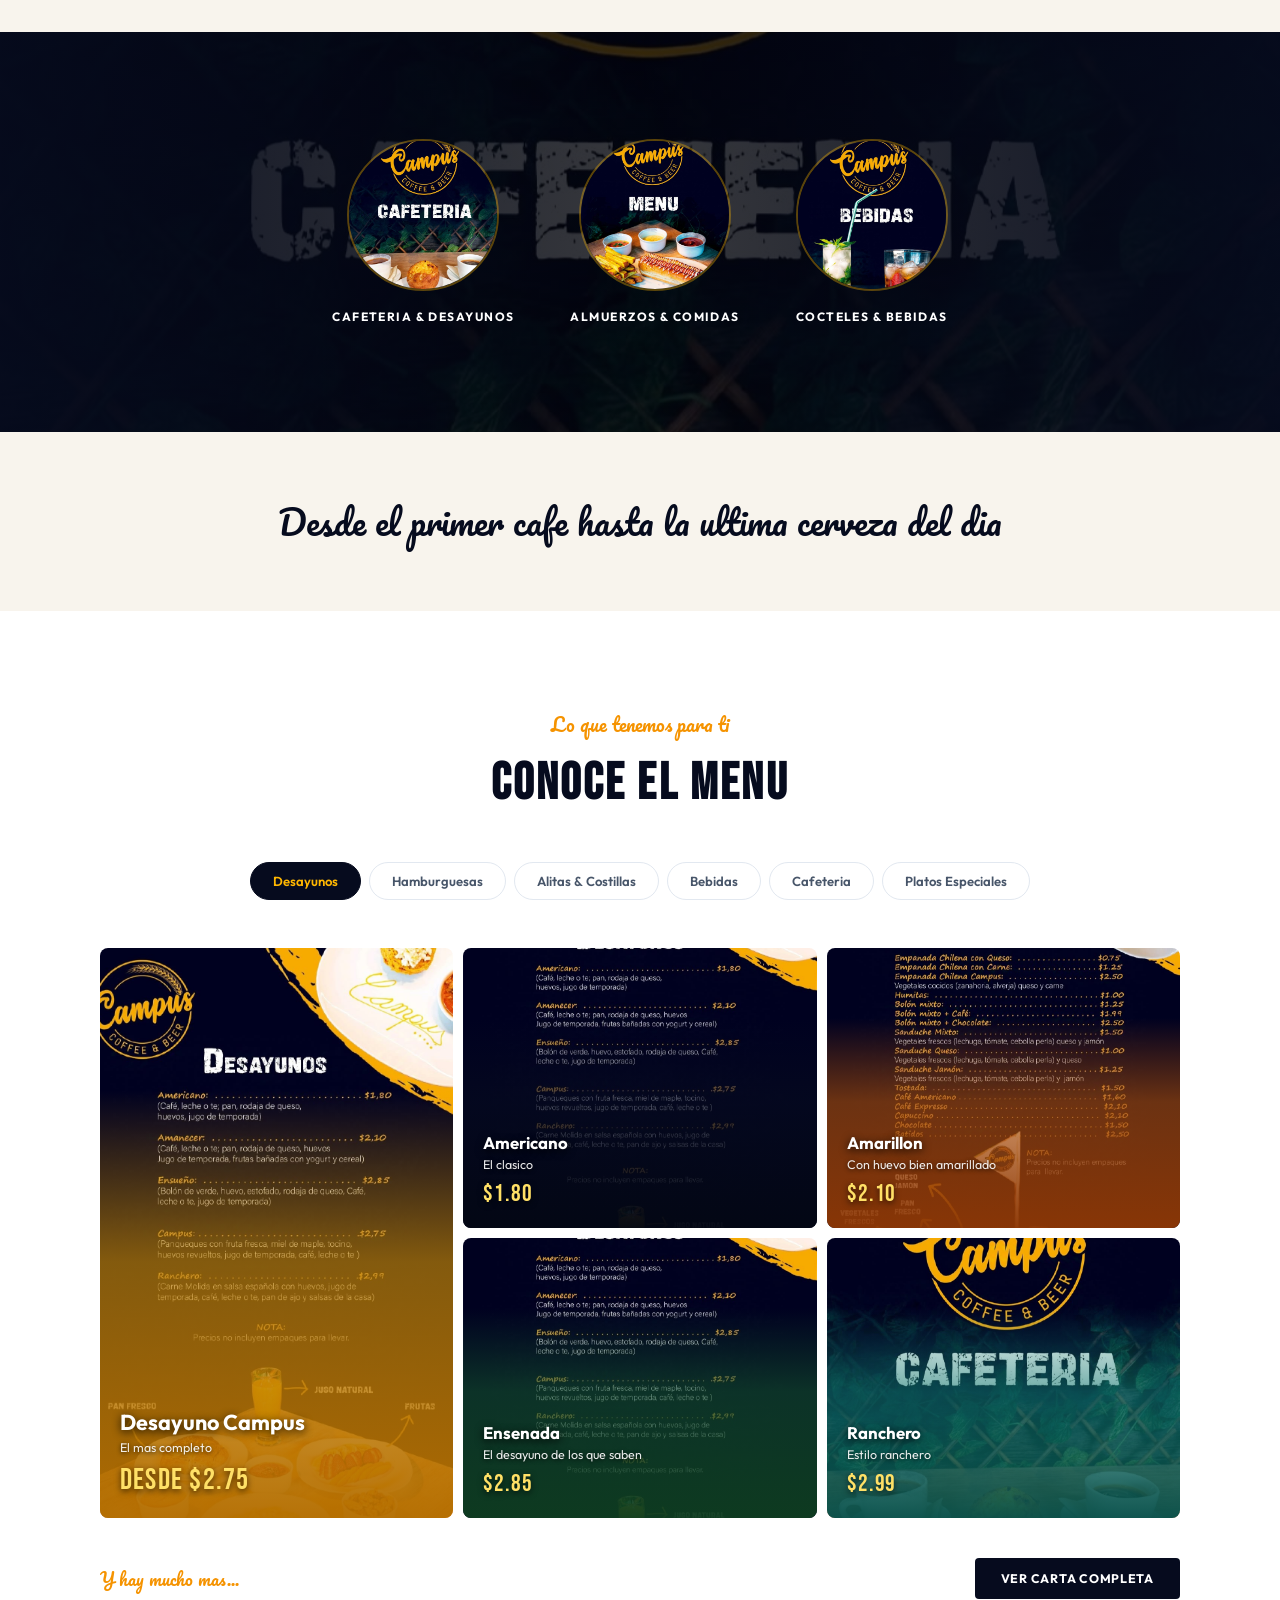
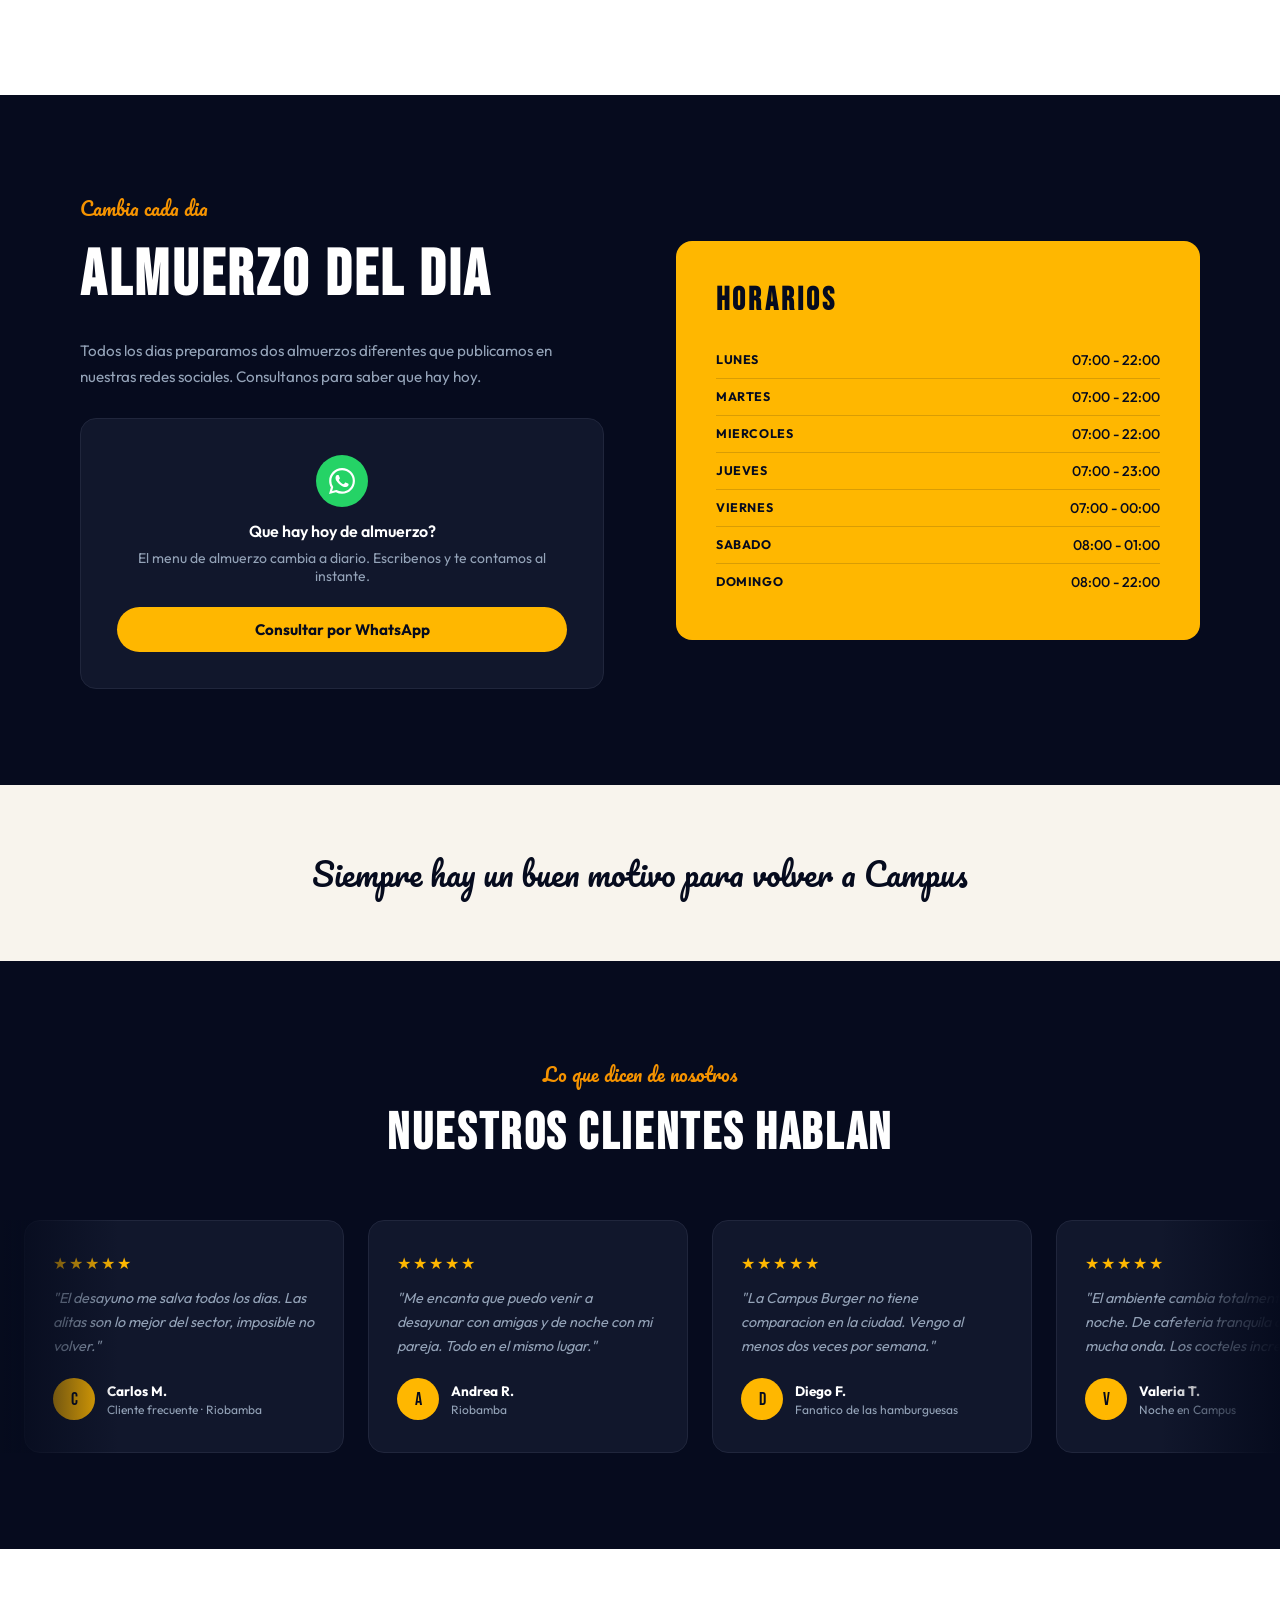
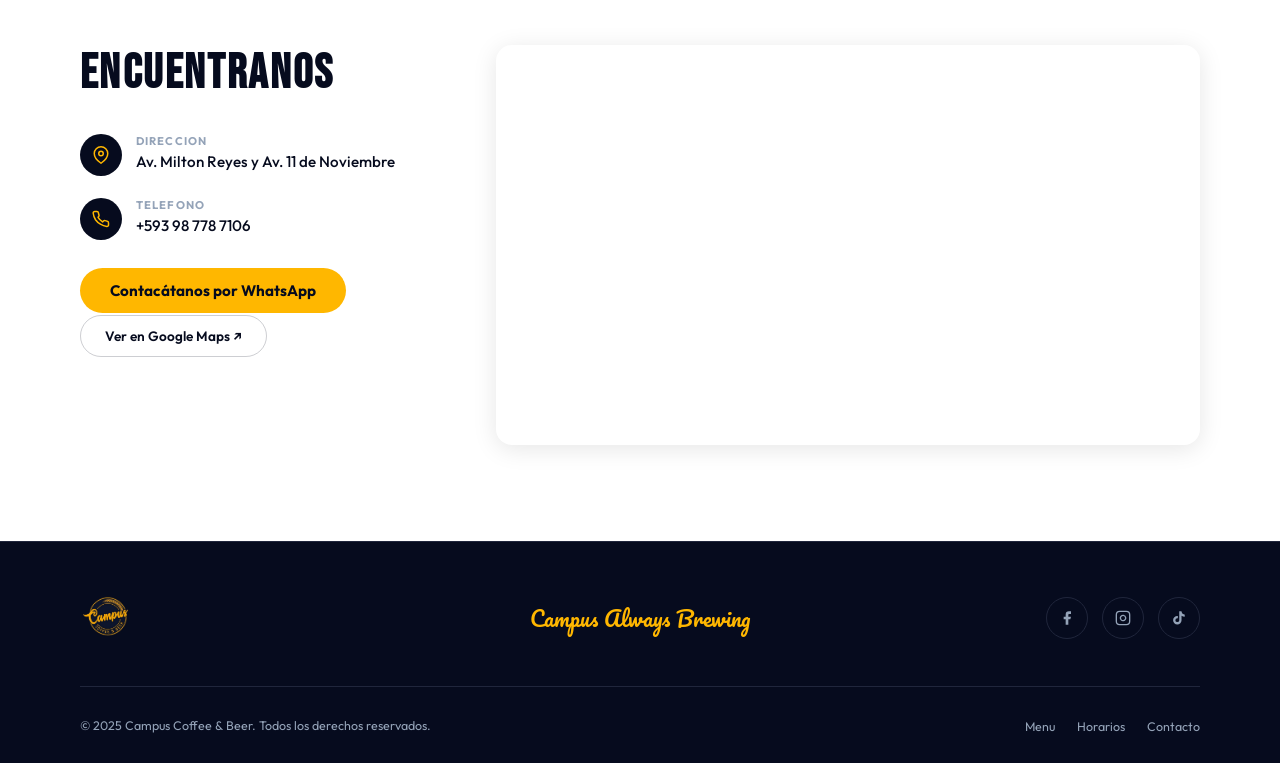
==== commit 8254bb8a: "feat(campus): SVG icons + carta PDF + carrusel de testimonios - Reemplaza emojis en tarjetas Welcome" ====
--- a/demo-campus/index.html
+++ b/demo-campus/index.html
@@ -178,6 +178,27 @@
 .lbox img{max-width:92vw;max-height:90vh;object-fit:contain;border-radius:var(--r-md);cursor:default;box-shadow:0 8px 40px rgba(0,0,0,.6)}
 .lbox-close{position:absolute;top:18px;right:22px;background:rgba(255,255,255,.12);border:1px solid rgba(255,255,255,.25);color:#fff;width:42px;height:42px;border-radius:50%;font-size:1.1rem;cursor:pointer;display:flex;align-items:center;justify-content:center;transition:background .2s;z-index:201}
 .lbox-close:hover{background:rgba(255,255,255,.22)}
+
+/* REVIEWS CAROUSEL */
+.s-reviews{background:var(--navy);padding:96px 0;overflow:hidden}
+.s-reviews .sec-head{padding:0 80px;margin-bottom:56px}
+.s-reviews .sec-head h2{color:#fff}
+.reviews-track-wrap{position:relative;overflow:hidden}
+.reviews-track-wrap::before,.reviews-track-wrap::after{content:'';position:absolute;top:0;bottom:0;width:120px;z-index:2;pointer-events:none}
+.reviews-track-wrap::before{left:0;background:linear-gradient(to right,var(--navy),transparent)}
+.reviews-track-wrap::after{right:0;background:linear-gradient(to left,var(--navy),transparent)}
+.reviews-track{display:flex;gap:24px;width:max-content;animation:reviewScroll 40s linear infinite;padding:0 24px}
+.reviews-track:hover{animation-play-state:paused}
+@keyframes reviewScroll{from{transform:translateX(0)}to{transform:translateX(-50%)}}
+.rev-card{background:var(--surface);border:1px solid var(--border);border-radius:var(--r-lg);padding:32px 28px;width:320px;flex-shrink:0;transition:border-color .25s,box-shadow .25s}
+.rev-card:hover{border-color:rgba(255,184,0,.4);box-shadow:var(--glow)}
+.rev-stars{color:var(--gold);font-size:1rem;letter-spacing:2px;margin-bottom:14px}
+.rev-text{font-size:.9rem;color:var(--txt-sec);line-height:1.65;margin-bottom:20px;font-style:italic}
+.rev-author{display:flex;align-items:center;gap:12px}
+.rev-avatar{width:42px;height:42px;border-radius:50%;background:var(--gold);display:flex;align-items:center;justify-content:center;font-family:'Bebas Neue',sans-serif;font-size:1.1rem;color:var(--navy);flex-shrink:0}
+.rev-name{font-weight:700;font-size:.85rem;color:#fff;margin:0}
+.rev-loc{font-size:.75rem;color:var(--txt-sec);margin:2px 0 0}
+@media(max-width:768px){.s-reviews{padding:64px 0}.s-reviews .sec-head{padding:0 24px}.rev-card{width:260px;padding:24px 20px}.reviews-track{animation-duration:30s}.reviews-track-wrap::before,.reviews-track-wrap::after{width:48px}}
 </style>
 </head>
 <body>
@@ -227,17 +248,17 @@
   <p>Un lugar donde el tiempo se detiene y cada momento sabe diferente. Empezamos el dia con el mejor cafe y los desayunos mas completos, y cuando cae la noche nos transformamos en el pub que mas extranabas.</p>
   <div class="feat-grid">
     <div class="feat-card">
-      <div class="feat-icon">☕</div>
+      <div class="feat-icon-wrap"><svg width="28" height="28" viewBox="0 0 24 24" fill="none" stroke="#fff" stroke-width="2" stroke-linecap="round" stroke-linejoin="round"><path d="M18 8h1a4 4 0 0 1 0 8h-1"/><path d="M2 8h16v9a4 4 0 0 1-4 4H6a4 4 0 0 1-4-4V8z"/><line x1="6" y1="1" x2="6" y2="4"/><line x1="10" y1="1" x2="10" y2="4"/><line x1="14" y1="1" x2="14" y2="4"/></svg></div>
       <h3>Cafeteria</h3>
       <p>Cafe artesanal, desayunos completos y meriendas para empezar el dia con el pie derecho.</p>
     </div>
     <div class="feat-card">
-      <div class="feat-icon">🍔</div>
+      <div class="feat-icon-wrap"><svg width="28" height="28" viewBox="0 0 24 24" fill="none" stroke="#fff" stroke-width="2" stroke-linecap="round" stroke-linejoin="round"><path d="M3 2v7c0 1.1.9 2 2 2h4a2 2 0 0 0 2-2V2"/><path d="M7 2v20"/><path d="M21 15V2a5 5 0 0 0-5 5v6c0 1.1.9 2 2 2h3Zm0 0v7"/></svg></div>
       <h3>Comidas</h3>
       <p>Almuerzos del dia, hamburguesas, alitas y platos especiales con ingredientes frescos.</p>
     </div>
     <div class="feat-card">
-      <div class="feat-icon">🍺</div>
+      <div class="feat-icon-wrap"><svg width="28" height="28" viewBox="0 0 24 24" fill="none" stroke="#fff" stroke-width="2" stroke-linecap="round" stroke-linejoin="round"><path d="M8 22h8"/><path d="M12 15v7"/><path d="m19 3-1.9 5.8a2 2 0 0 1-1.9 1.2H8.8a2 2 0 0 1-1.9-1.2L5 3h14Z"/></svg></div>
       <h3>Bebidas</h3>
       <p>Cervezas, cocteles, granizados y bebidas para todos los gustos, a toda hora.</p>
     </div>
@@ -294,7 +315,7 @@
       <div class="card"><img src="KitDiseno/menu_desayunos.jpg" alt="Ensenada"><div class="card-ov ov-green"><span class="card-name">Ensenada</span><p class="card-desc">El desayuno de los que saben</p><span class="card-price">$2.85</span></div></div>
       <div class="card"><img src="KitDiseno/portada_cafeteria.jpg" alt="Ranchero"><div class="card-ov ov-teal"><span class="card-name">Ranchero</span><p class="card-desc">Estilo ranchero</p><span class="card-price">$2.99</span></div></div>
     </div>
-    <div class="menu-foot"><span class="menu-note">Y hay mucho mas...</span><button class="btn-dark" onclick="openLbox('KitDiseno/menu_desayunos.jpg')">Ver Menu Completo</button></div>
+    <div class="menu-foot"><span class="menu-note">Y hay mucho mas...</span><a class="btn-dark" href="KitDiseno/carta_digital_campus.pdf" target="_blank" rel="noopener">Ver Carta Completa</a></div>
   </div>
   <div class="panel" id="p-hambur">
     <div class="mosaic">
@@ -304,7 +325,7 @@
       <div class="card"><img src="KitDiseno/menu_hamburguesas_hot_dogs.jpg" alt="La Humilde"><div class="card-ov ov-green"><span class="card-name">La Humilde</span><p class="card-desc">Pequena pero perfecta</p><span class="card-price">$2.60</span></div></div>
       <div class="card"><img src="KitDiseno/menu_hamburguesas_hot_dogs.jpg" alt="Dog Campus"><div class="card-ov ov-gold"><span class="card-name">Dog Campus</span><p class="card-desc">El hot dog definitivo</p><span class="card-price">$1.60</span></div></div>
     </div>
-    <div class="menu-foot"><span class="menu-note">Y tambien papas fritas...</span><button class="btn-dark" onclick="openLbox('KitDiseno/menu_hamburguesas_hot_dogs.jpg')">Ver Menu Completo</button></div>
+    <div class="menu-foot"><span class="menu-note">Y tambien papas fritas...</span><a class="btn-dark" href="KitDiseno/carta_digital_campus.pdf" target="_blank" rel="noopener">Ver Carta Completa</a></div>
   </div>
   <div class="panel" id="p-alitas">
     <div class="mosaic">
@@ -314,7 +335,7 @@
       <div class="card"><img src="KitDiseno/menu_ensaladas_nachos.jpg" alt="Ensalada"><div class="card-ov ov-green"><span class="card-name">Ensalada Campus</span><p class="card-desc">Fresca y colorida</p><span class="card-price">desde $3.50</span></div></div>
       <div class="card"><img src="KitDiseno/menu_papas_fritas.jpg" alt="Papas"><div class="card-ov ov-teal"><span class="card-name">Papas Especiales</span><p class="card-desc">Crujientes con salsas</p><span class="card-price">desde $2.50</span></div></div>
     </div>
-    <div class="menu-foot"><span class="menu-note">Pedimos algo para compartir?</span><button class="btn-dark" onclick="openLbox('KitDiseno/menu_alitas_costillas.jpg')">Ver Menu Completo</button></div>
+    <div class="menu-foot"><span class="menu-note">Pedimos algo para compartir?</span><a class="btn-dark" href="KitDiseno/carta_digital_campus.pdf" target="_blank" rel="noopener">Ver Carta Completa</a></div>
   </div>
   <div class="panel" id="p-bebidas">
     <div class="mosaic">
@@ -324,7 +345,7 @@
       <div class="card"><img src="KitDiseno/menu_bebidas_sin_alcohol.jpg" alt="Sin alcohol"><div class="card-ov ov-green"><span class="card-name">Sin Alcohol</span><p class="card-desc">Jugos y limonadas</p><span class="card-price">desde $1.00</span></div></div>
       <div class="card"><img src="KitDiseno/menu_bebidas_con_alcohol.jpg" alt="Licores"><div class="card-ov ov-navy"><span class="card-name">Licores y Shots</span><p class="card-desc">Para las noches campus</p><span class="card-price">desde $2.00</span></div></div>
     </div>
-    <div class="menu-foot"><span class="menu-note">Salud, Campus te espera...</span><button class="btn-dark" onclick="openLbox('KitDiseno/menu_bebidas_cocteles.jpg')">Ver Carta Completa</button></div>
+    <div class="menu-foot"><span class="menu-note">Salud, Campus te espera...</span><a class="btn-dark" href="KitDiseno/carta_digital_campus.pdf" target="_blank" rel="noopener">Ver Carta Completa</a></div>
   </div>
   <div class="panel" id="p-cafe">
     <div class="mosaic">
@@ -334,7 +355,7 @@
       <div class="card"><img src="KitDiseno/menu_cafeteria.jpg" alt="Frappes"><div class="card-ov ov-teal"><span class="card-name">Frappes</span><p class="card-desc">Frios y cremosos</p><span class="card-price">desde $2.50</span></div></div>
       <div class="card"><img src="KitDiseno/portada_cafeteria.jpg" alt="Meriendas"><div class="card-ov ov-green"><span class="card-name">Meriendas</span><p class="card-desc">Pan y snacks con el cafe</p><span class="card-price">desde $0.80</span></div></div>
     </div>
-    <div class="menu-foot"><span class="menu-note">Ven y prueba nuestro cafe...</span><button class="btn-dark" onclick="openLbox('KitDiseno/menu_cafeteria.jpg')">Ver Menu Completo</button></div>
+    <div class="menu-foot"><span class="menu-note">Ven y prueba nuestro cafe...</span><a class="btn-dark" href="KitDiseno/carta_digital_campus.pdf" target="_blank" rel="noopener">Ver Carta Completa</a></div>
   </div>
   <div class="panel" id="p-especiales">
     <div class="mosaic">
@@ -344,7 +365,7 @@
       <div class="card"><img src="KitDiseno/portada_menu_comida.jpg" alt="Mixto"><div class="card-ov ov-green"><span class="card-name">Mixto Campus</span><p class="card-desc">Un poco de todo lo mejor</p><span class="card-price">desde $8.00</span></div></div>
       <div class="card"><img src="KitDiseno/menu_platos_especiales.jpg" alt="Del Dia"><div class="card-ov ov-teal"><span class="card-name">Especial del Dia</span><p class="card-desc">Pregunta siempre por el del dia</p><span class="card-price">Consultar</span></div></div>
     </div>
-    <div class="menu-foot"><span class="menu-note">Siempre hay algo especial...</span><button class="btn-dark" onclick="openLbox('KitDiseno/menu_platos_especiales.jpg')">Ver Carta Completa</button></div>
+    <div class="menu-foot"><span class="menu-note">Siempre hay algo especial...</span><a class="btn-dark" href="KitDiseno/carta_digital_campus.pdf" target="_blank" rel="noopener">Ver Carta Completa</a></div>
   </div>
 </section>
 
@@ -385,6 +406,132 @@
 <!-- QUOTE 2 -->
 <section class="s-q2">
   <p>Siempre hay un buen motivo para volver a Campus</p>
+</section>
+
+
+<!-- REVIEWS -->
+<section class="s-reviews">
+  <div class="sec-head reveal">
+    <span class="eyebrow">Lo que dicen de nosotros</span>
+    <h2>NUESTROS CLIENTES HABLAN</h2>
+  </div>
+  <div class="reviews-track-wrap">
+    <div class="reviews-track">
+      <div class="rev-card">
+        <div class="rev-stars">★★★★★</div>
+        <p class="rev-text">"El desayuno me salva todos los dias. Las alitas son lo mejor del sector, imposible no volver."</p>
+        <div class="rev-author">
+          <div class="rev-avatar">C</div>
+          <div><p class="rev-name">Carlos M.</p><p class="rev-loc">Cliente frecuente · Riobamba</p></div>
+        </div>
+      </div>
+      <div class="rev-card">
+        <div class="rev-stars">★★★★★</div>
+        <p class="rev-text">"Me encanta que puedo venir a desayunar con amigas y de noche con mi pareja. Todo en el mismo lugar."</p>
+        <div class="rev-author">
+          <div class="rev-avatar">A</div>
+          <div><p class="rev-name">Andrea R.</p><p class="rev-loc">Riobamba</p></div>
+        </div>
+      </div>
+      <div class="rev-card">
+        <div class="rev-stars">★★★★★</div>
+        <p class="rev-text">"La Campus Burger no tiene comparacion en la ciudad. Vengo al menos dos veces por semana."</p>
+        <div class="rev-author">
+          <div class="rev-avatar">D</div>
+          <div><p class="rev-name">Diego F.</p><p class="rev-loc">Fanatico de las hamburguesas</p></div>
+        </div>
+      </div>
+      <div class="rev-card">
+        <div class="rev-stars">★★★★★</div>
+        <p class="rev-text">"El ambiente cambia totalmente en la noche. De cafeteria tranquila a pub con mucha onda. Los cocteles increibles."</p>
+        <div class="rev-author">
+          <div class="rev-avatar">V</div>
+          <div><p class="rev-name">Valeria T.</p><p class="rev-loc">Noche en Campus</p></div>
+        </div>
+      </div>
+      <div class="rev-card">
+        <div class="rev-stars">★★★★★</div>
+        <p class="rev-text">"Los desayunos son los mejores de Riobamba. El Amarillon es mi favorito, ya es costumbre venir."</p>
+        <div class="rev-author">
+          <div class="rev-avatar">S</div>
+          <div><p class="rev-name">Sebastian G.</p><p class="rev-loc">Mananero · Riobamba</p></div>
+        </div>
+      </div>
+      <div class="rev-card">
+        <div class="rev-stars">★★★★★</div>
+        <p class="rev-text">"Perfecto para reuniones de dia y celebraciones de noche. El staff siempre muy atento y rapido."</p>
+        <div class="rev-author">
+          <div class="rev-avatar">C</div>
+          <div><p class="rev-name">Camila H.</p><p class="rev-loc">Reuniones de trabajo</p></div>
+        </div>
+      </div>
+      <div class="rev-card">
+        <div class="rev-stars">★★★★★</div>
+        <p class="rev-text">"Las costillas BBQ son para llorar de lo buenas. Y las cervezas bien frias. Campus definitivamente."</p>
+        <div class="rev-author">
+          <div class="rev-avatar">M</div>
+          <div><p class="rev-name">Marco A.</p><p class="rev-loc">BBQ lover · Riobamba</p></div>
+        </div>
+      </div>
+      <!-- Duplicado para loop infinito -->
+      <div class="rev-card">
+        <div class="rev-stars">★★★★★</div>
+        <p class="rev-text">"El desayuno me salva todos los dias. Las alitas son lo mejor del sector, imposible no volver."</p>
+        <div class="rev-author">
+          <div class="rev-avatar">C</div>
+          <div><p class="rev-name">Carlos M.</p><p class="rev-loc">Cliente frecuente · Riobamba</p></div>
+        </div>
+      </div>
+      <div class="rev-card">
+        <div class="rev-stars">★★★★★</div>
+        <p class="rev-text">"Me encanta que puedo venir a desayunar con amigas y de noche con mi pareja. Todo en el mismo lugar."</p>
+        <div class="rev-author">
+          <div class="rev-avatar">A</div>
+          <div><p class="rev-name">Andrea R.</p><p class="rev-loc">Riobamba</p></div>
+        </div>
+      </div>
+      <div class="rev-card">
+        <div class="rev-stars">★★★★★</div>
+        <p class="rev-text">"La Campus Burger no tiene comparacion en la ciudad. Vengo al menos dos veces por semana."</p>
+        <div class="rev-author">
+          <div class="rev-avatar">D</div>
+          <div><p class="rev-name">Diego F.</p><p class="rev-loc">Fanatico de las hamburguesas</p></div>
+        </div>
+      </div>
+      <div class="rev-card">
+        <div class="rev-stars">★★★★★</div>
+        <p class="rev-text">"El ambiente cambia totalmente en la noche. De cafeteria tranquila a pub con mucha onda. Los cocteles increibles."</p>
+        <div class="rev-author">
+          <div class="rev-avatar">V</div>
+          <div><p class="rev-name">Valeria T.</p><p class="rev-loc">Noche en Campus</p></div>
+        </div>
+      </div>
+      <div class="rev-card">
+        <div class="rev-stars">★★★★★</div>
+        <p class="rev-text">"Los desayunos son los mejores de Riobamba. El Amarillon es mi favorito, ya es costumbre venir."</p>
+        <div class="rev-author">
+          <div class="rev-avatar">S</div>
+          <div><p class="rev-name">Sebastian G.</p><p class="rev-loc">Mananero · Riobamba</p></div>
+        </div>
+      </div>
+      <div class="rev-card">
+        <div class="rev-stars">★★★★★</div>
+        <p class="rev-text">"Perfecto para reuniones de dia y celebraciones de noche. El staff siempre muy atento y rapido."</p>
+        <div class="rev-author">
+          <div class="rev-avatar">C</div>
+          <div><p class="rev-name">Camila H.</p><p class="rev-loc">Reuniones de trabajo</p></div>
+        </div>
+      </div>
+      <div class="rev-card">
+        <div class="rev-stars">★★★★★</div>
+        <p class="rev-text">"Las costillas BBQ son para llorar de lo buenas. Y las cervezas bien frias. Campus definitivamente."</p>
+        <div class="rev-author">
+          <div class="rev-avatar">M</div>
+          <div><p class="rev-name">Marco A.</p><p class="rev-loc">BBQ lover · Riobamba</p></div>
+        </div>
+      </div>
+    </div>
+  </div>
 </section>
 
 
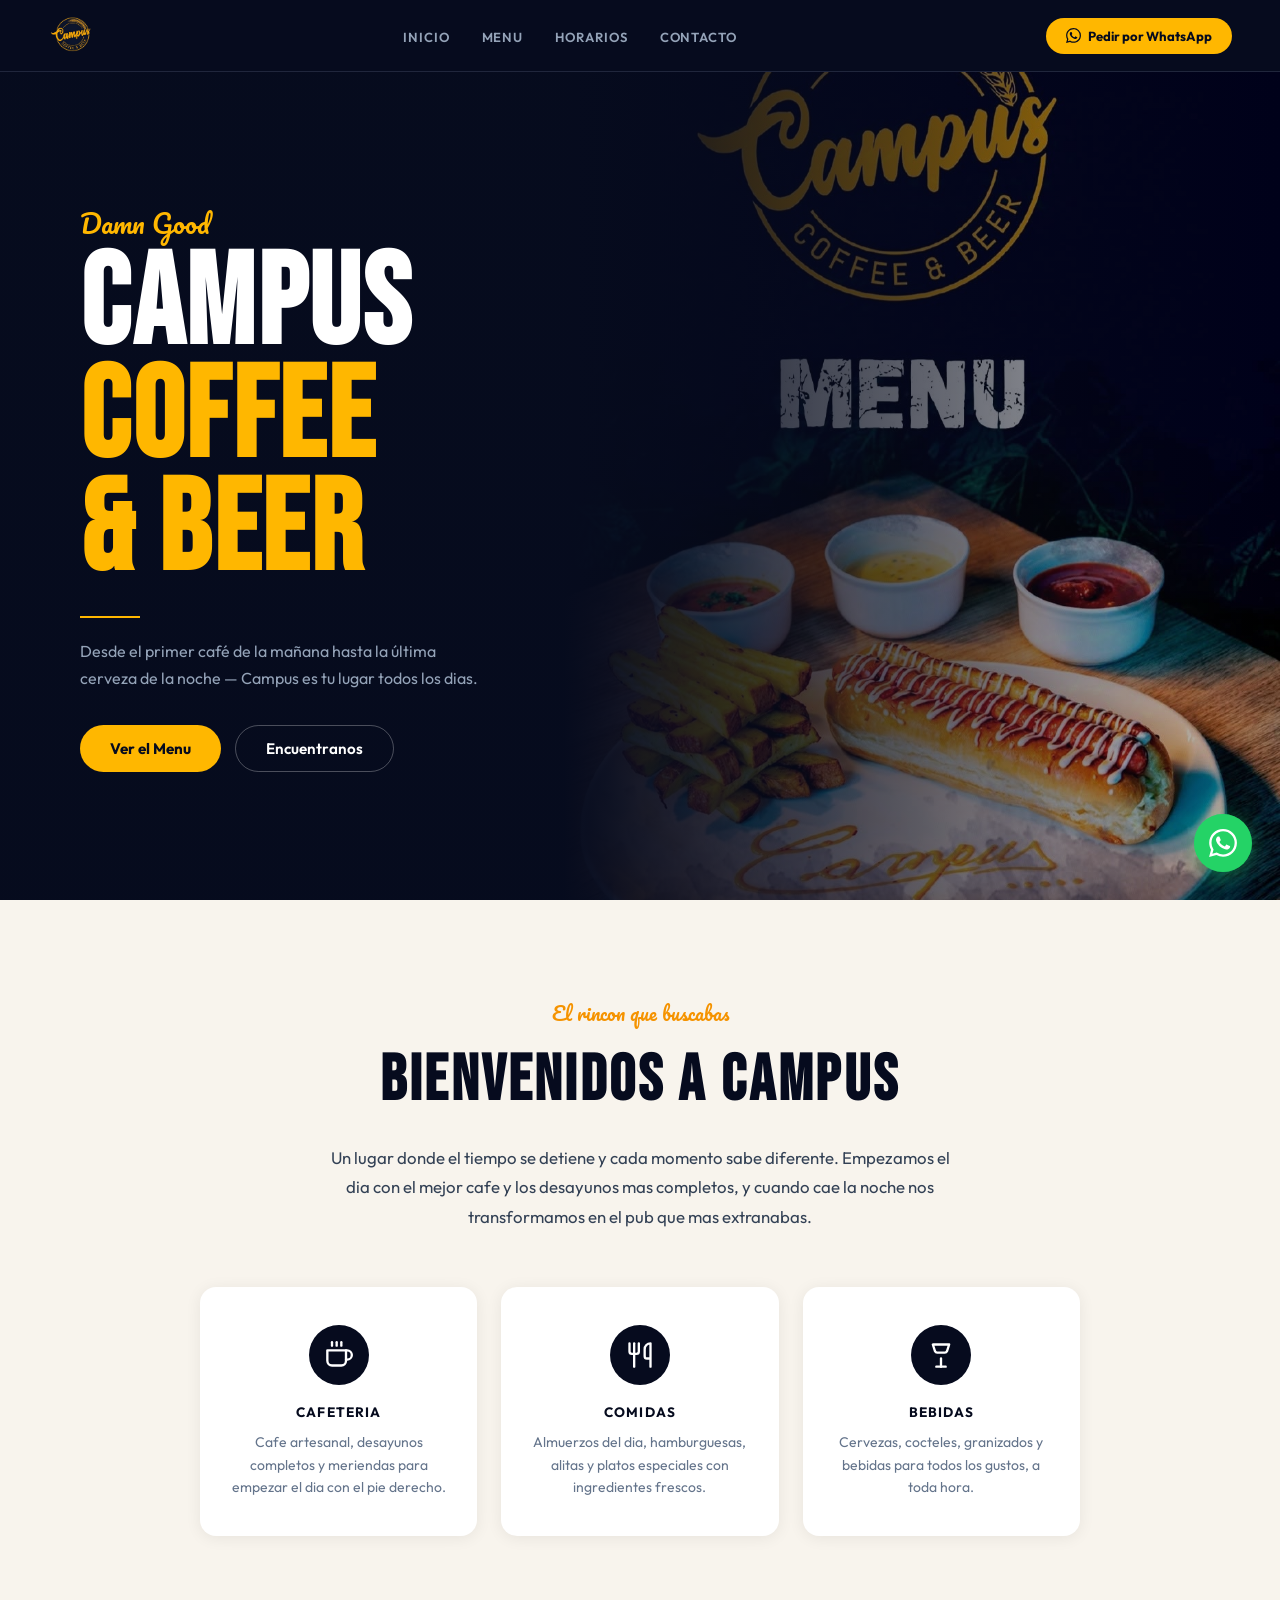
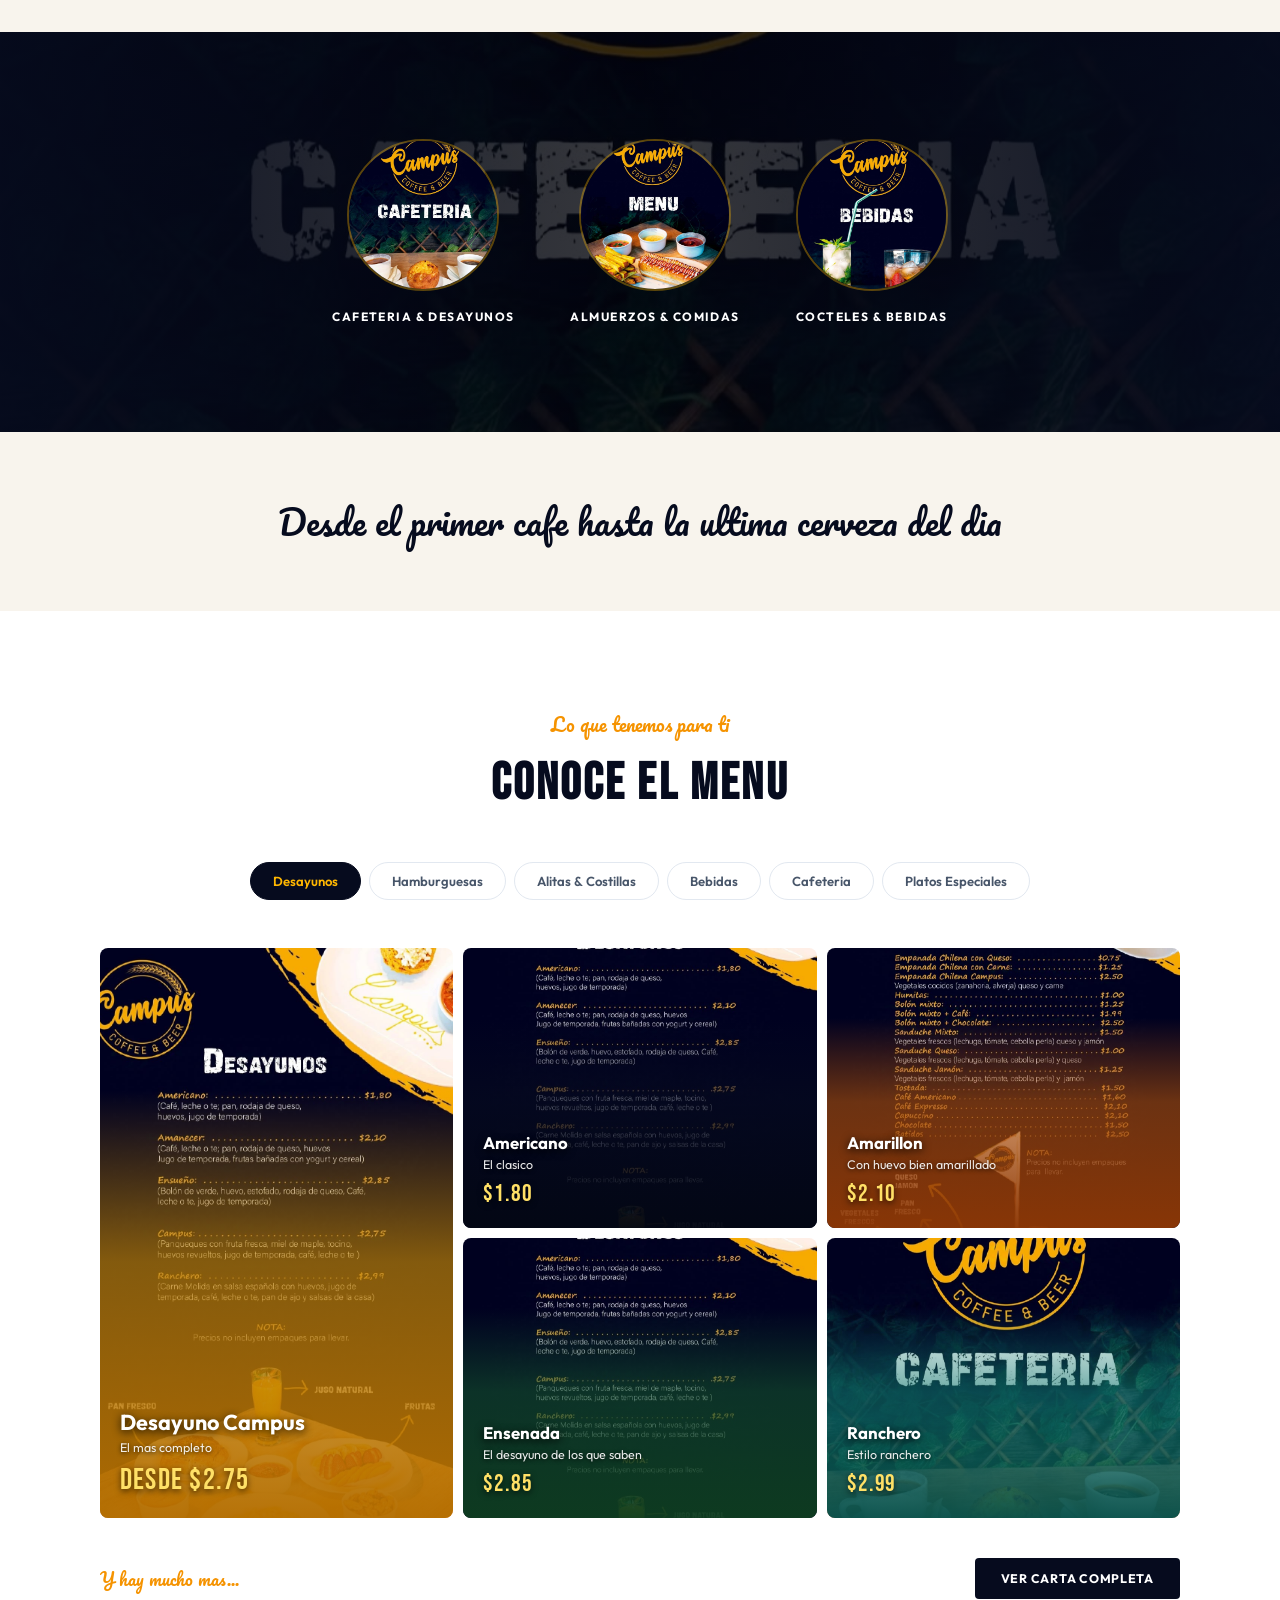
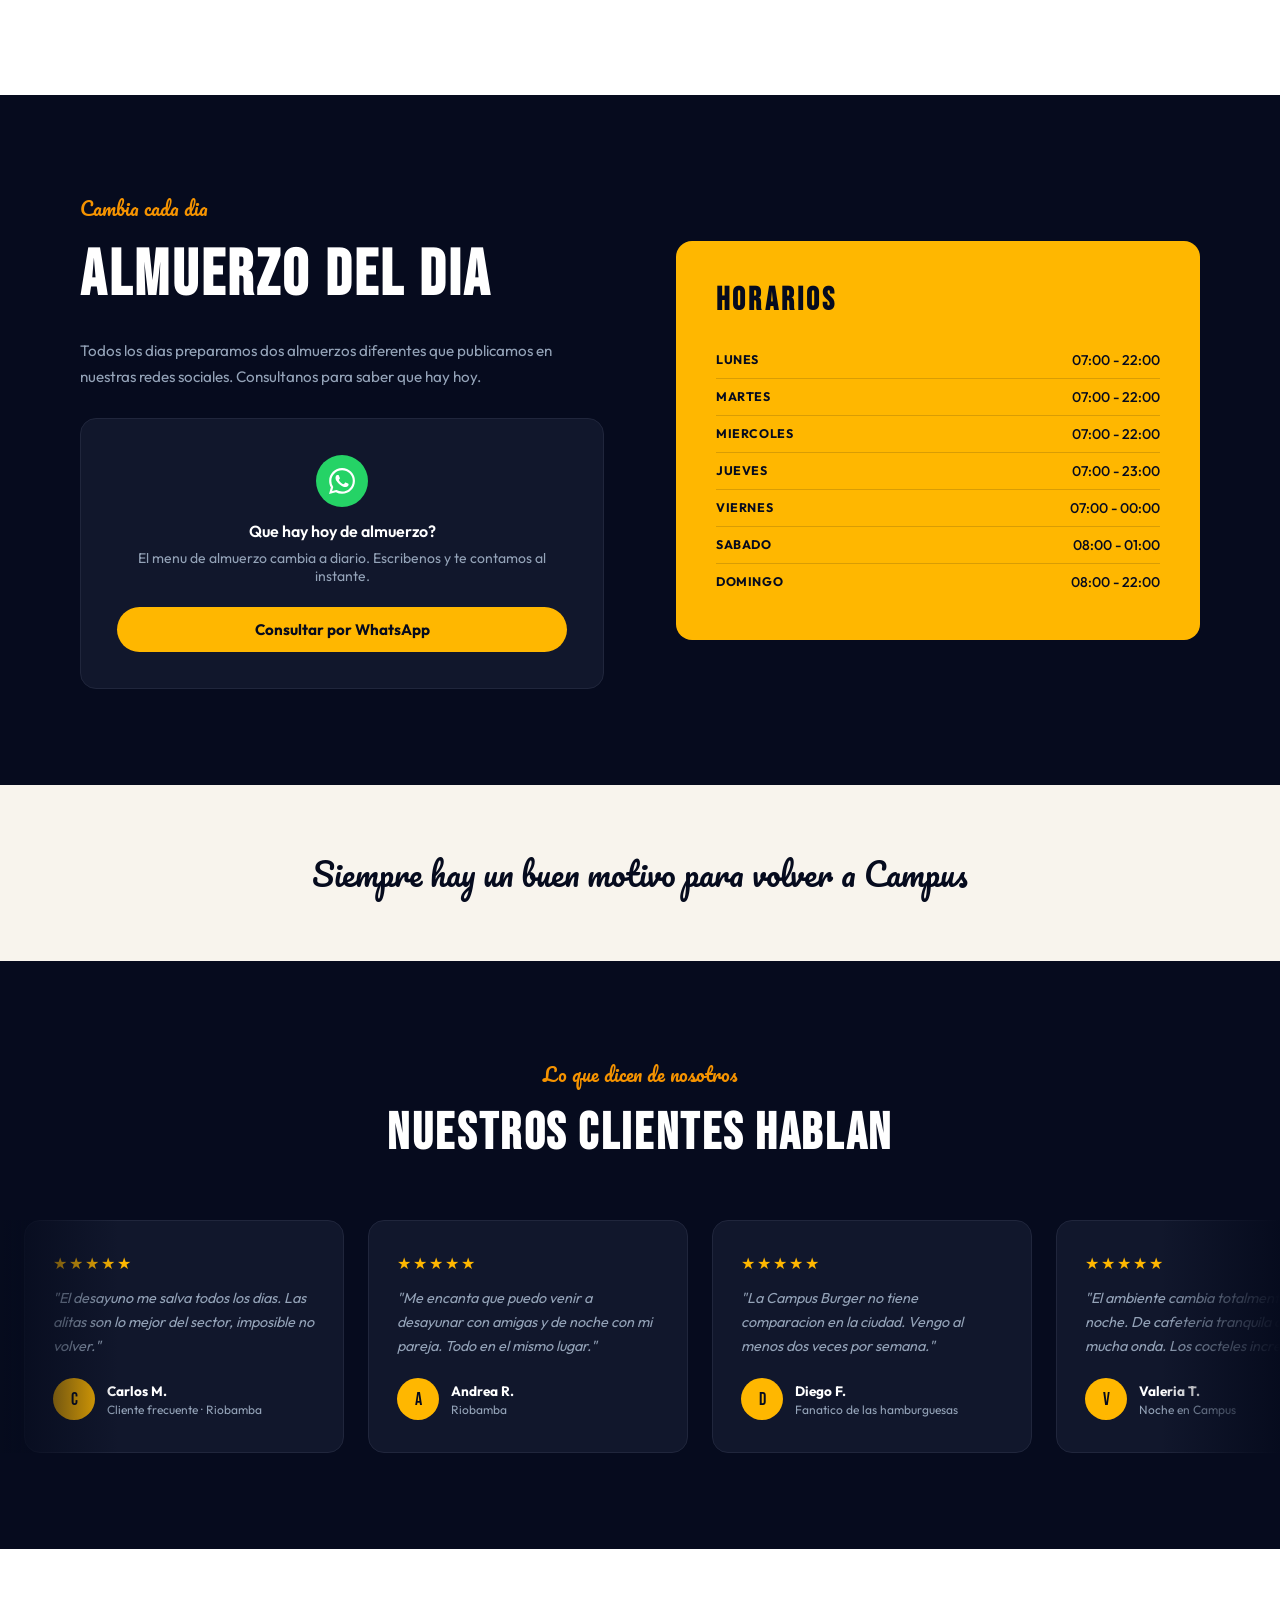
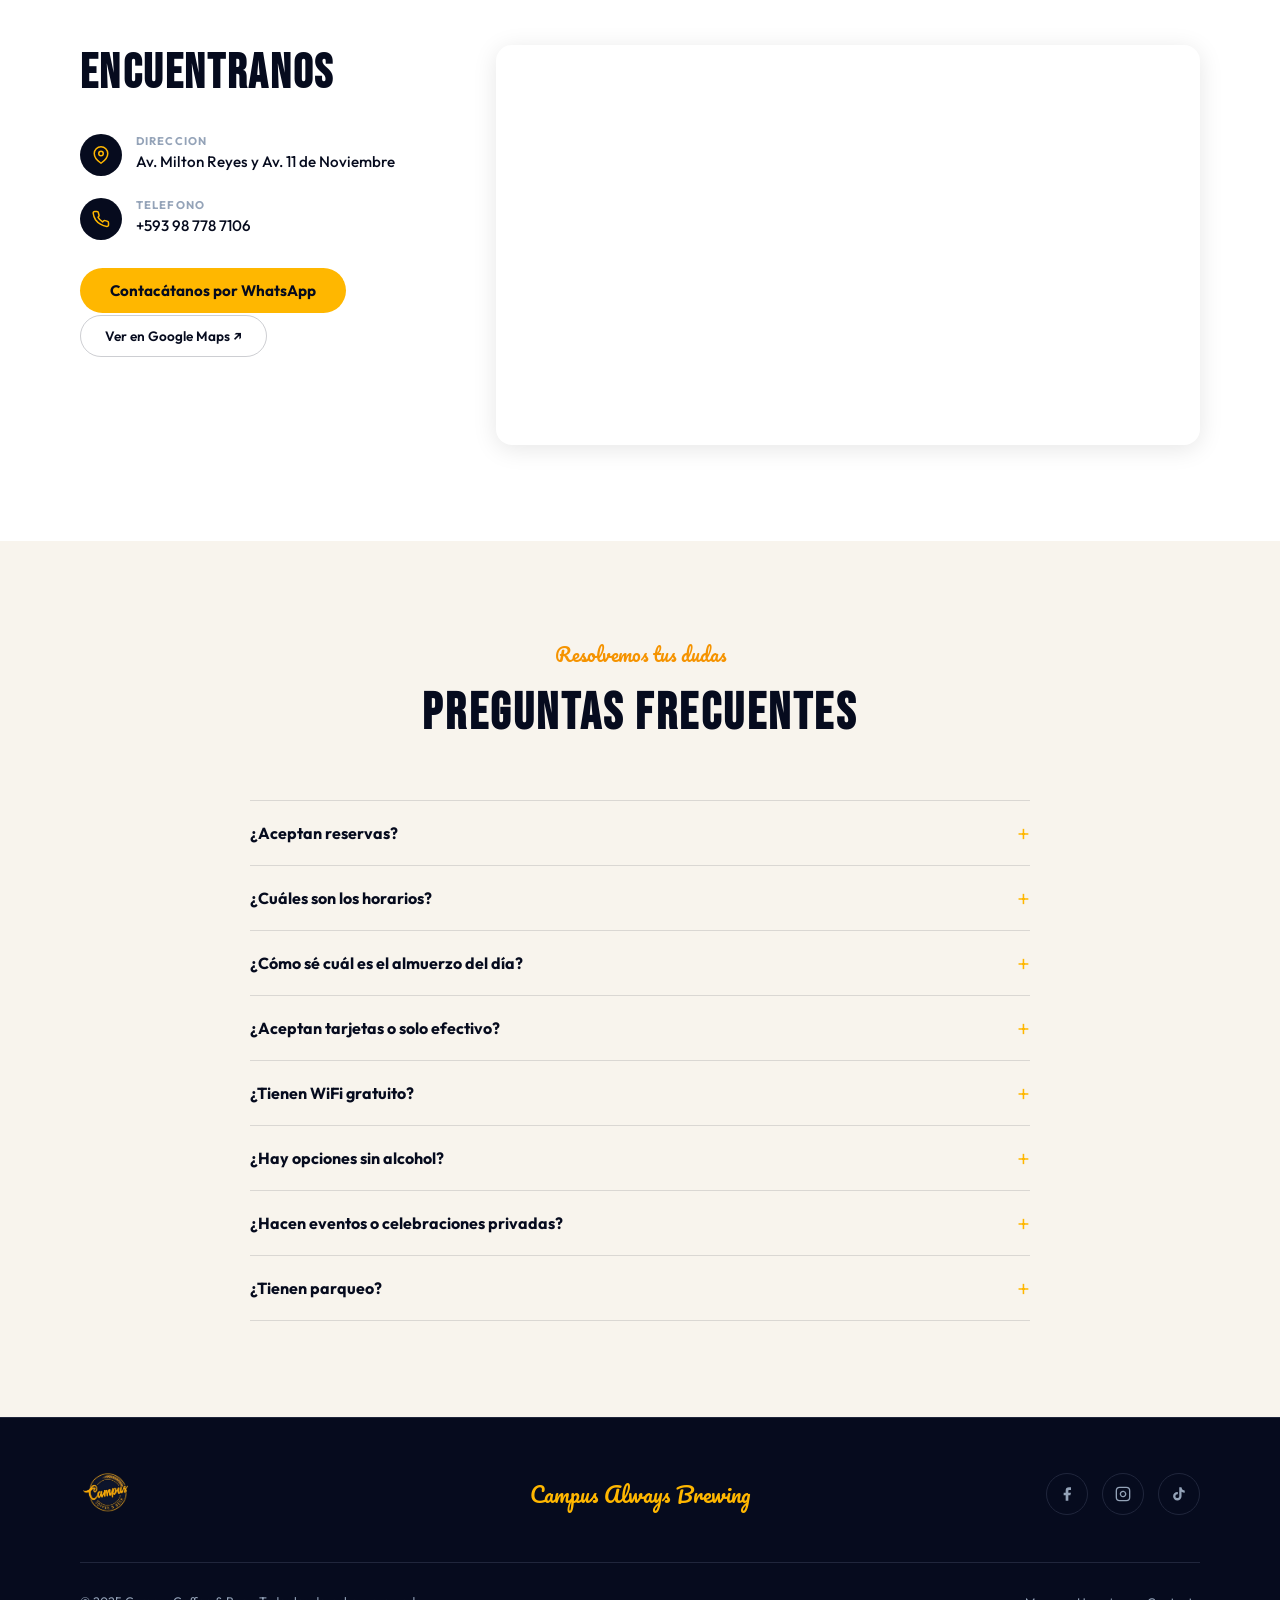
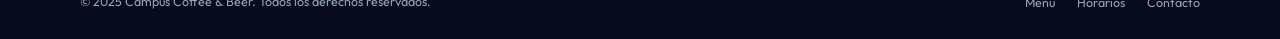
==== commit 7a061e30: "feat(campus/faq): sección FAQ con 8 preguntas antes del footer Sección cream con acordeón interactiv" ====
--- a/demo-campus/index.html
+++ b/demo-campus/index.html
@@ -199,6 +199,22 @@
 .rev-name{font-weight:700;font-size:.85rem;color:#fff;margin:0}
 .rev-loc{font-size:.75rem;color:var(--txt-sec);margin:2px 0 0}
 @media(max-width:768px){.s-reviews{padding:64px 0}.s-reviews .sec-head{padding:0 24px}.rev-card{width:260px;padding:24px 20px}.reviews-track{animation-duration:30s}.reviews-track-wrap::before,.reviews-track-wrap::after{width:48px}}
+
+/* FAQ */
+.s-faq{background:var(--cream);color:var(--navy);padding:96px 80px}
+.faq-head{text-align:center;margin-bottom:56px}
+.faq-head h2{font-family:'Bebas Neue',sans-serif;font-size:clamp(2.5rem,4vw,3.5rem);letter-spacing:.05em;color:var(--navy);margin-bottom:0}
+.faq-list{max-width:780px;margin:0 auto}
+.faq-item{border-bottom:1px solid rgba(6,11,30,.12)}
+.faq-item:first-child{border-top:1px solid rgba(6,11,30,.12)}
+.faq-q{width:100%;background:none;border:none;padding:20px 0;display:flex;justify-content:space-between;align-items:center;cursor:pointer;font-family:'Outfit',sans-serif;font-size:1rem;font-weight:700;color:var(--navy);text-align:left;gap:16px;transition:color .2s}
+.faq-q:hover{color:var(--amber)}
+.faq-icon{font-size:1.5rem;font-weight:300;line-height:1;flex-shrink:0;transition:transform .3s;color:var(--gold)}
+.faq-item.open .faq-icon{transform:rotate(45deg)}
+.faq-a{max-height:0;overflow:hidden;transition:max-height .35s ease}
+.faq-item.open .faq-a{max-height:320px}
+.faq-a p{padding:0 0 20px;color:#334155;font-size:.95rem;line-height:1.75;margin:0}
+@media(max-width:768px){.s-faq{padding:64px 24px}.faq-q{font-size:.9rem;padding:18px 0}}
 </style>
 </head>
 <body>
@@ -570,6 +586,49 @@
     </div>
   </div>
 </section>
+
+<!-- FAQ -->
+<section class="s-faq reveal" id="faq">
+  <div class="faq-head">
+    <span class="eyebrow">Resolvemos tus dudas</span>
+    <h2>PREGUNTAS FRECUENTES</h2>
+  </div>
+  <div class="faq-list">
+    <div class="faq-item">
+      <button class="faq-q" onclick="toggleFaq(this)">¿Aceptan reservas?<span class="faq-icon">+</span></button>
+      <div class="faq-a"><p>No manejamos reservas. El acceso es libre, por orden de llegada. Para grupos de más de 8 personas te recomendamos escribirnos por WhatsApp con anticipación y coordinar el espacio.</p></div>
+    </div>
+    <div class="faq-item">
+      <button class="faq-q" onclick="toggleFaq(this)">¿Cuáles son los horarios?<span class="faq-icon">+</span></button>
+      <div class="faq-a"><p>Abrimos de lunes a domingo desde las 07:00. Cerramos de lunes a miércoles a las 22:00, jueves a las 23:00, viernes a las 00:00, sábado a la 01:00 y domingo a las 22:00.</p></div>
+    </div>
+    <div class="faq-item">
+      <button class="faq-q" onclick="toggleFaq(this)">¿Cómo sé cuál es el almuerzo del día?<span class="faq-icon">+</span></button>
+      <div class="faq-a"><p>El menú de almuerzo cambia cada día y lo publicamos en nuestras redes sociales. También puedes consultarnos directamente por WhatsApp y te respondemos al instante.</p></div>
+    </div>
+    <div class="faq-item">
+      <button class="faq-q" onclick="toggleFaq(this)">¿Aceptan tarjetas o solo efectivo?<span class="faq-icon">+</span></button>
+      <div class="faq-a"><p>Actualmente trabajamos con efectivo y transferencias bancarias. Pronto habilitaremos pago con tarjeta. Cualquier duda sobre formas de pago puedes consultarnos antes de venir.</p></div>
+    </div>
+    <div class="faq-item">
+      <button class="faq-q" onclick="toggleFaq(this)">¿Tienen WiFi gratuito?<span class="faq-icon">+</span></button>
+      <div class="faq-a"><p>Sí, contamos con WiFi gratuito para todos nuestros clientes. Solo pide la contraseña al staff al momento de tu visita.</p></div>
+    </div>
+    <div class="faq-item">
+      <button class="faq-q" onclick="toggleFaq(this)">¿Hay opciones sin alcohol?<span class="faq-icon">+</span></button>
+      <div class="faq-a"><p>Sí. Tenemos granizados artesanales, jugos naturales, limonadas, aguas, chocolates calientes y toda nuestra carta de cafetería disponible a cualquier hora del día.</p></div>
+    </div>
+    <div class="faq-item">
+      <button class="faq-q" onclick="toggleFaq(this)">¿Hacen eventos o celebraciones privadas?<span class="faq-icon">+</span></button>
+      <div class="faq-a"><p>Sí coordinamos espacios para eventos según disponibilidad. Escríbenos por WhatsApp con el tamaño de tu grupo y la fecha que tienes en mente y te damos todos los detalles.</p></div>
+    </div>
+    <div class="faq-item">
+      <button class="faq-q" onclick="toggleFaq(this)">¿Tienen parqueo?<span class="faq-icon">+</span></button>
+      <div class="faq-a"><p>Hay parqueo en la vía pública frente al local. El acceso es libre y sin costo. Estamos ubicados en Av. Milton Reyes y Av. 11 de Noviembre, Riobamba.</p></div>
+    </div>
+  </div>
+</section>
+
 
 <!-- FOOTER -->
 <footer>
@@ -638,6 +697,12 @@
   document.getElementById('lbox').classList.remove('open');
   document.body.style.overflow='';
 }
+function toggleFaq(btn){
+  const item=btn.parentElement;
+  const isOpen=item.classList.contains('open');
+  document.querySelectorAll('.faq-item.open').forEach(i=>i.classList.remove('open'));
+  if(!isOpen)item.classList.add('open');
+}
 document.addEventListener('keydown',e=>{if(e.key==='Escape')closeLbox()});
 </script>
 
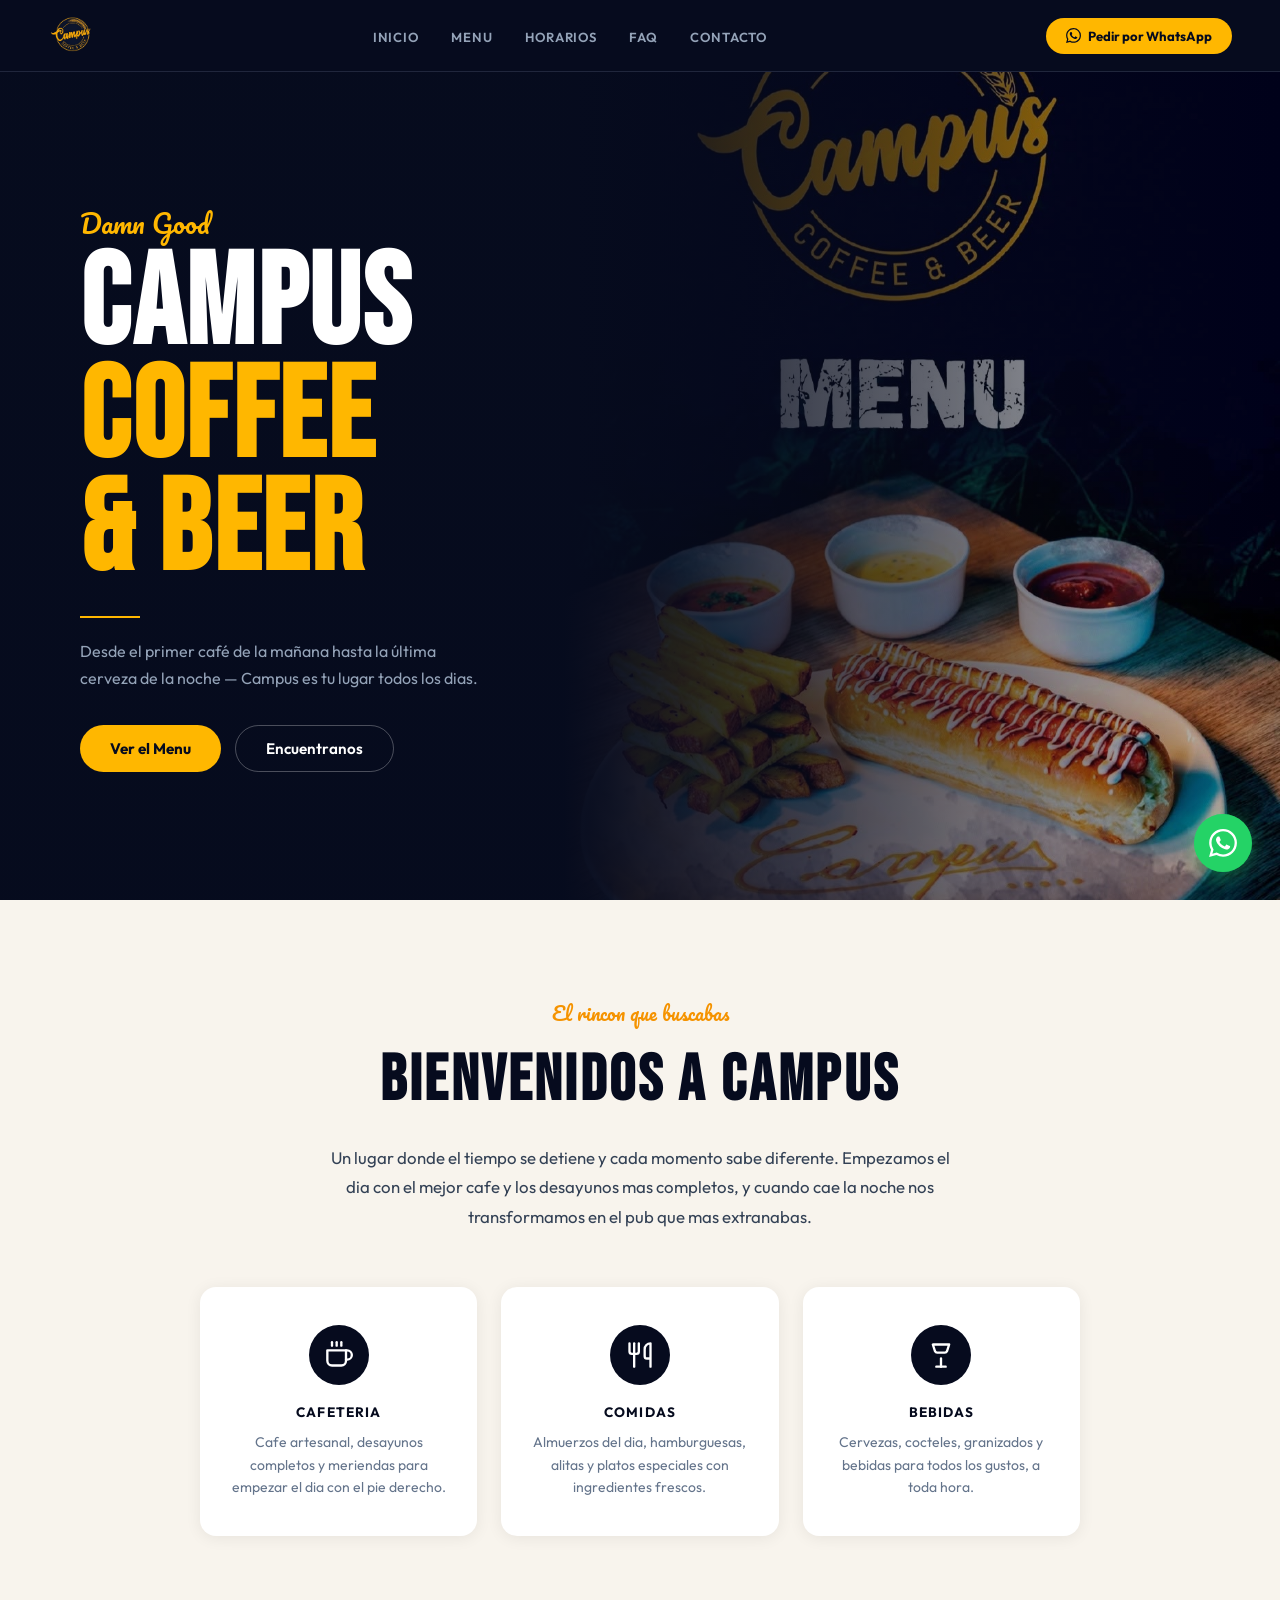
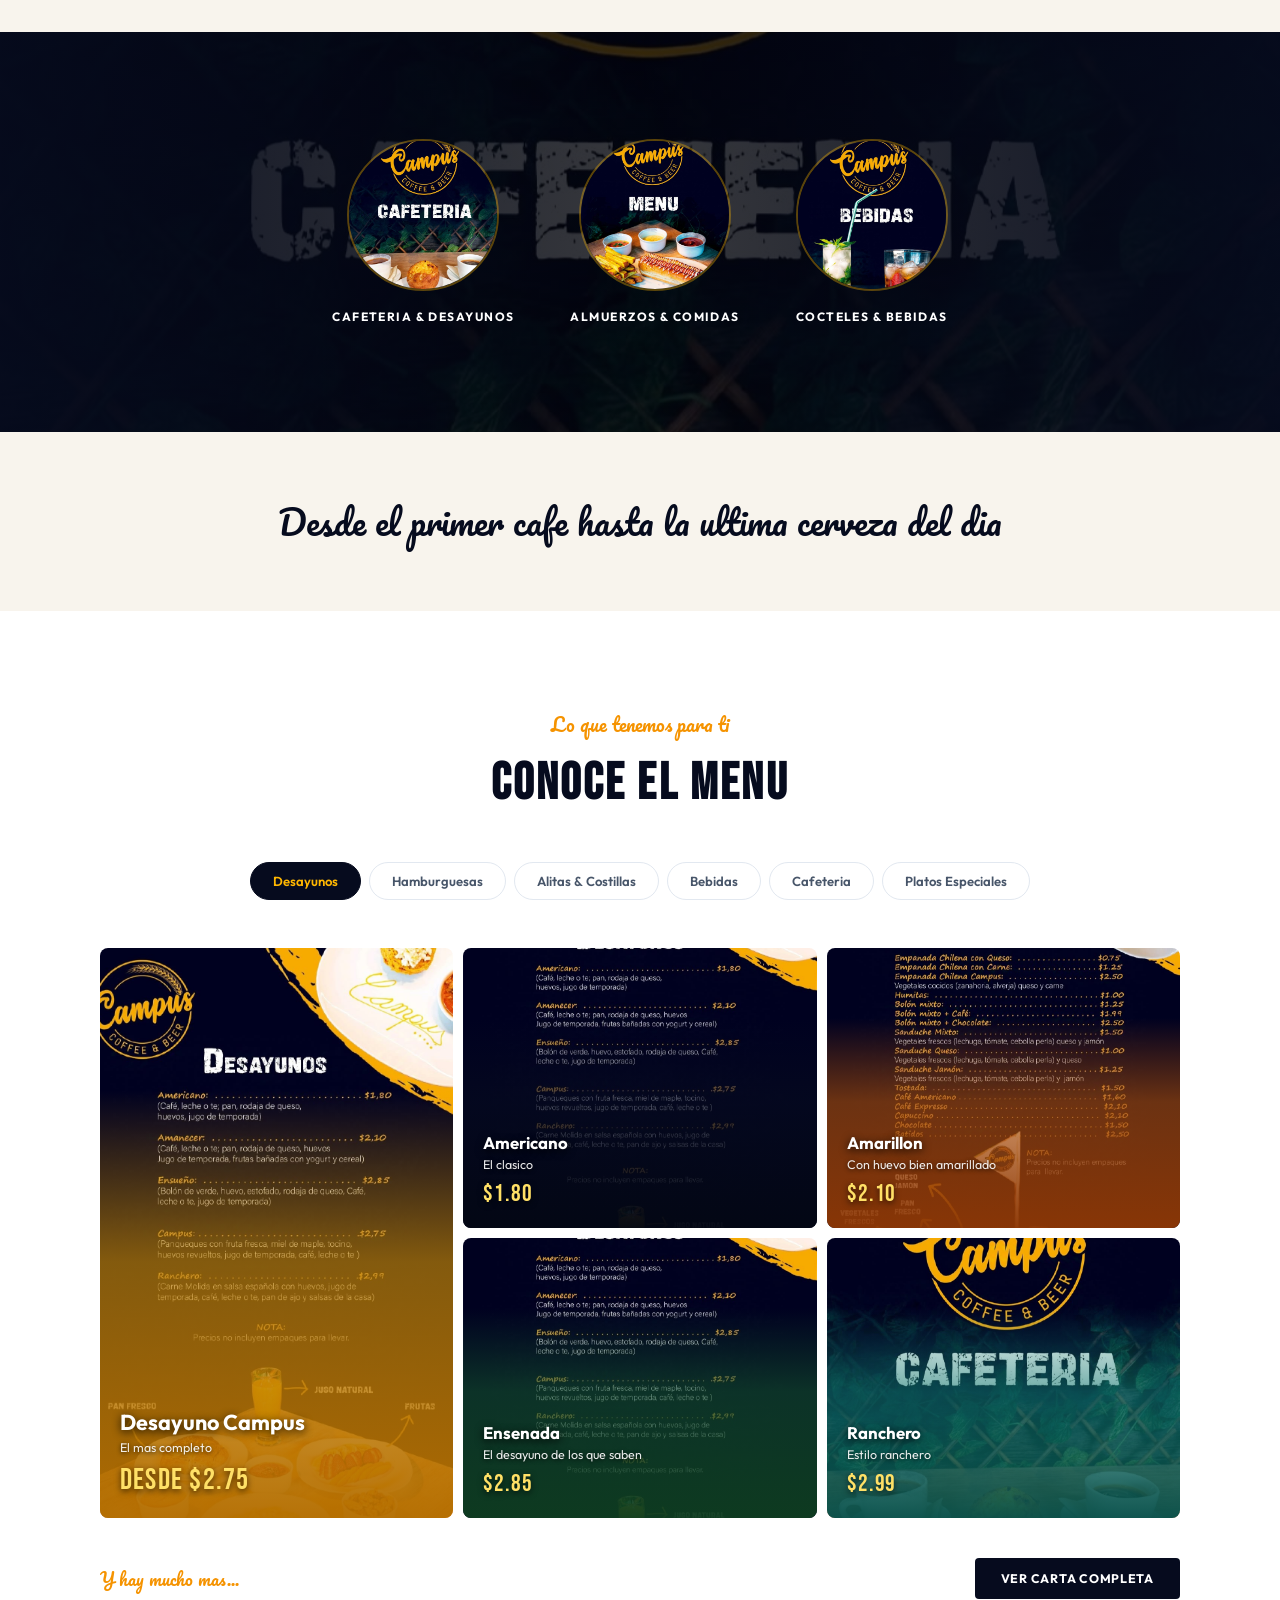
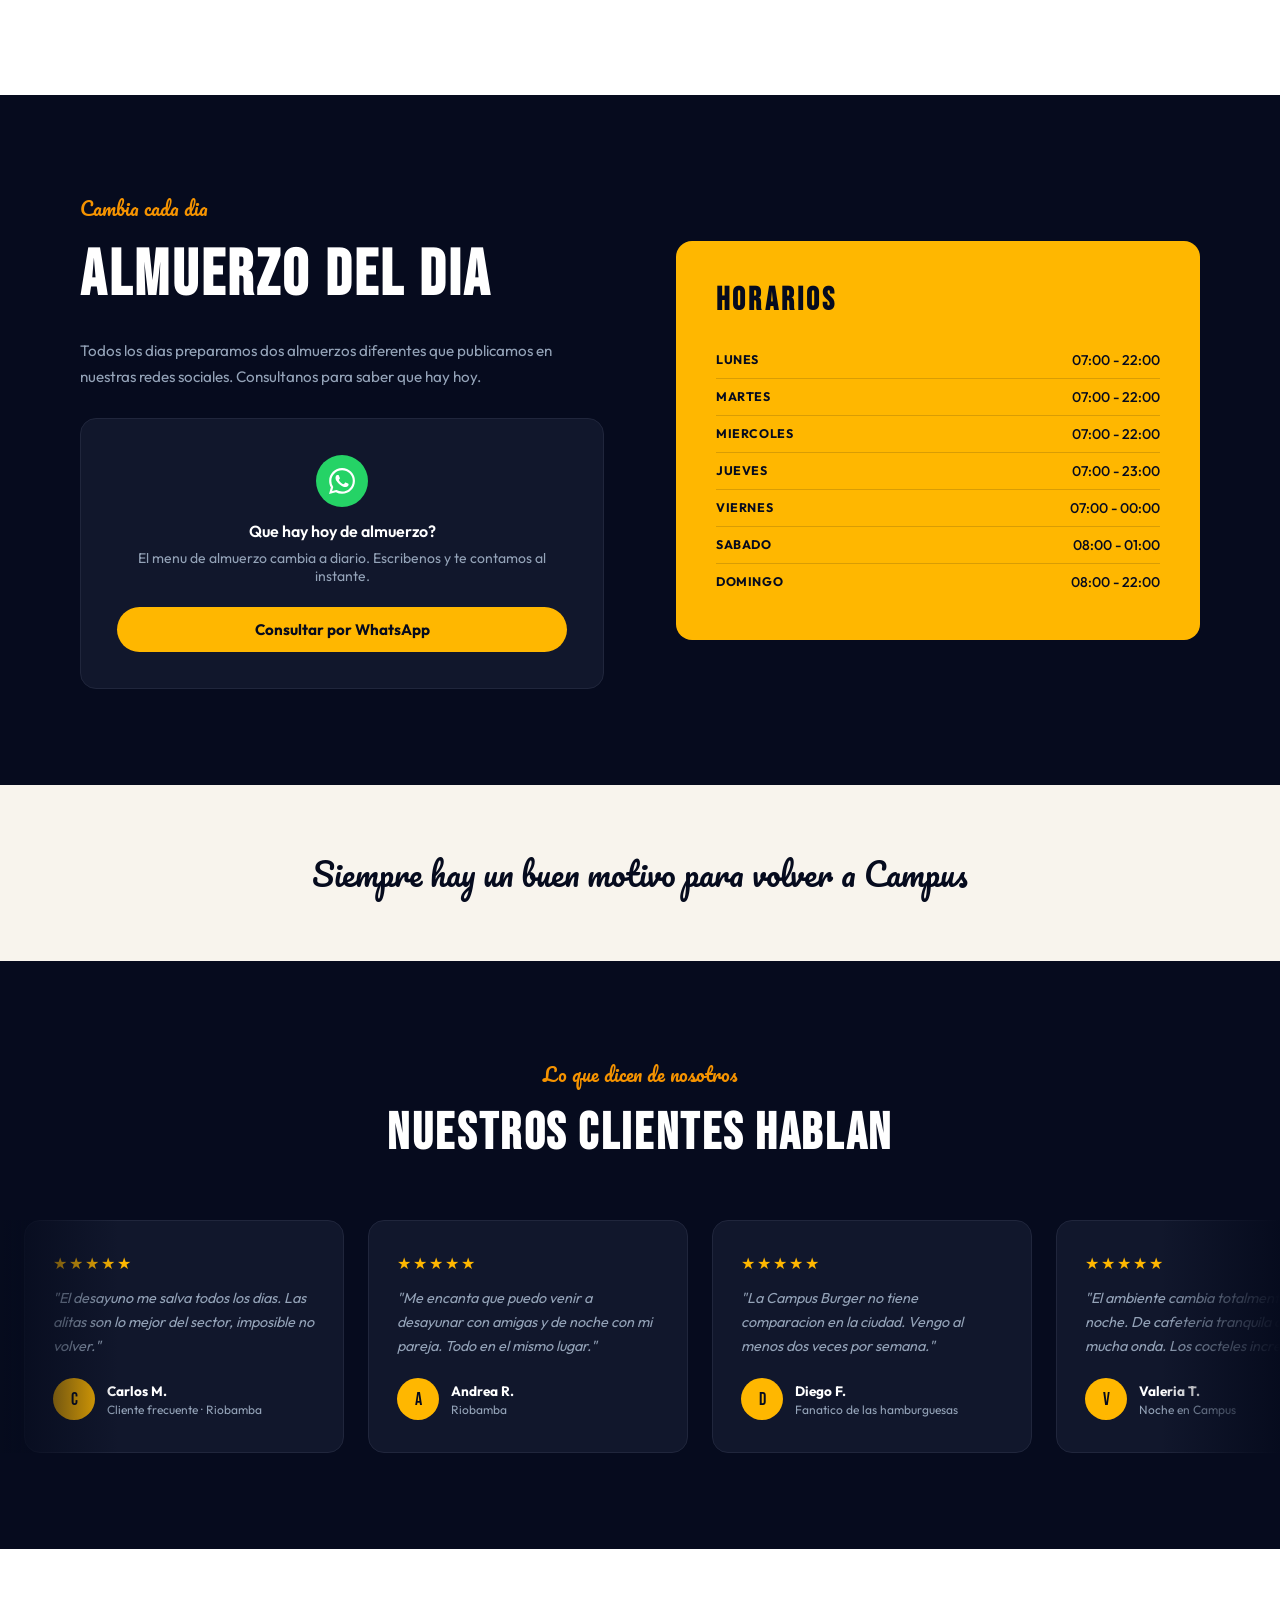
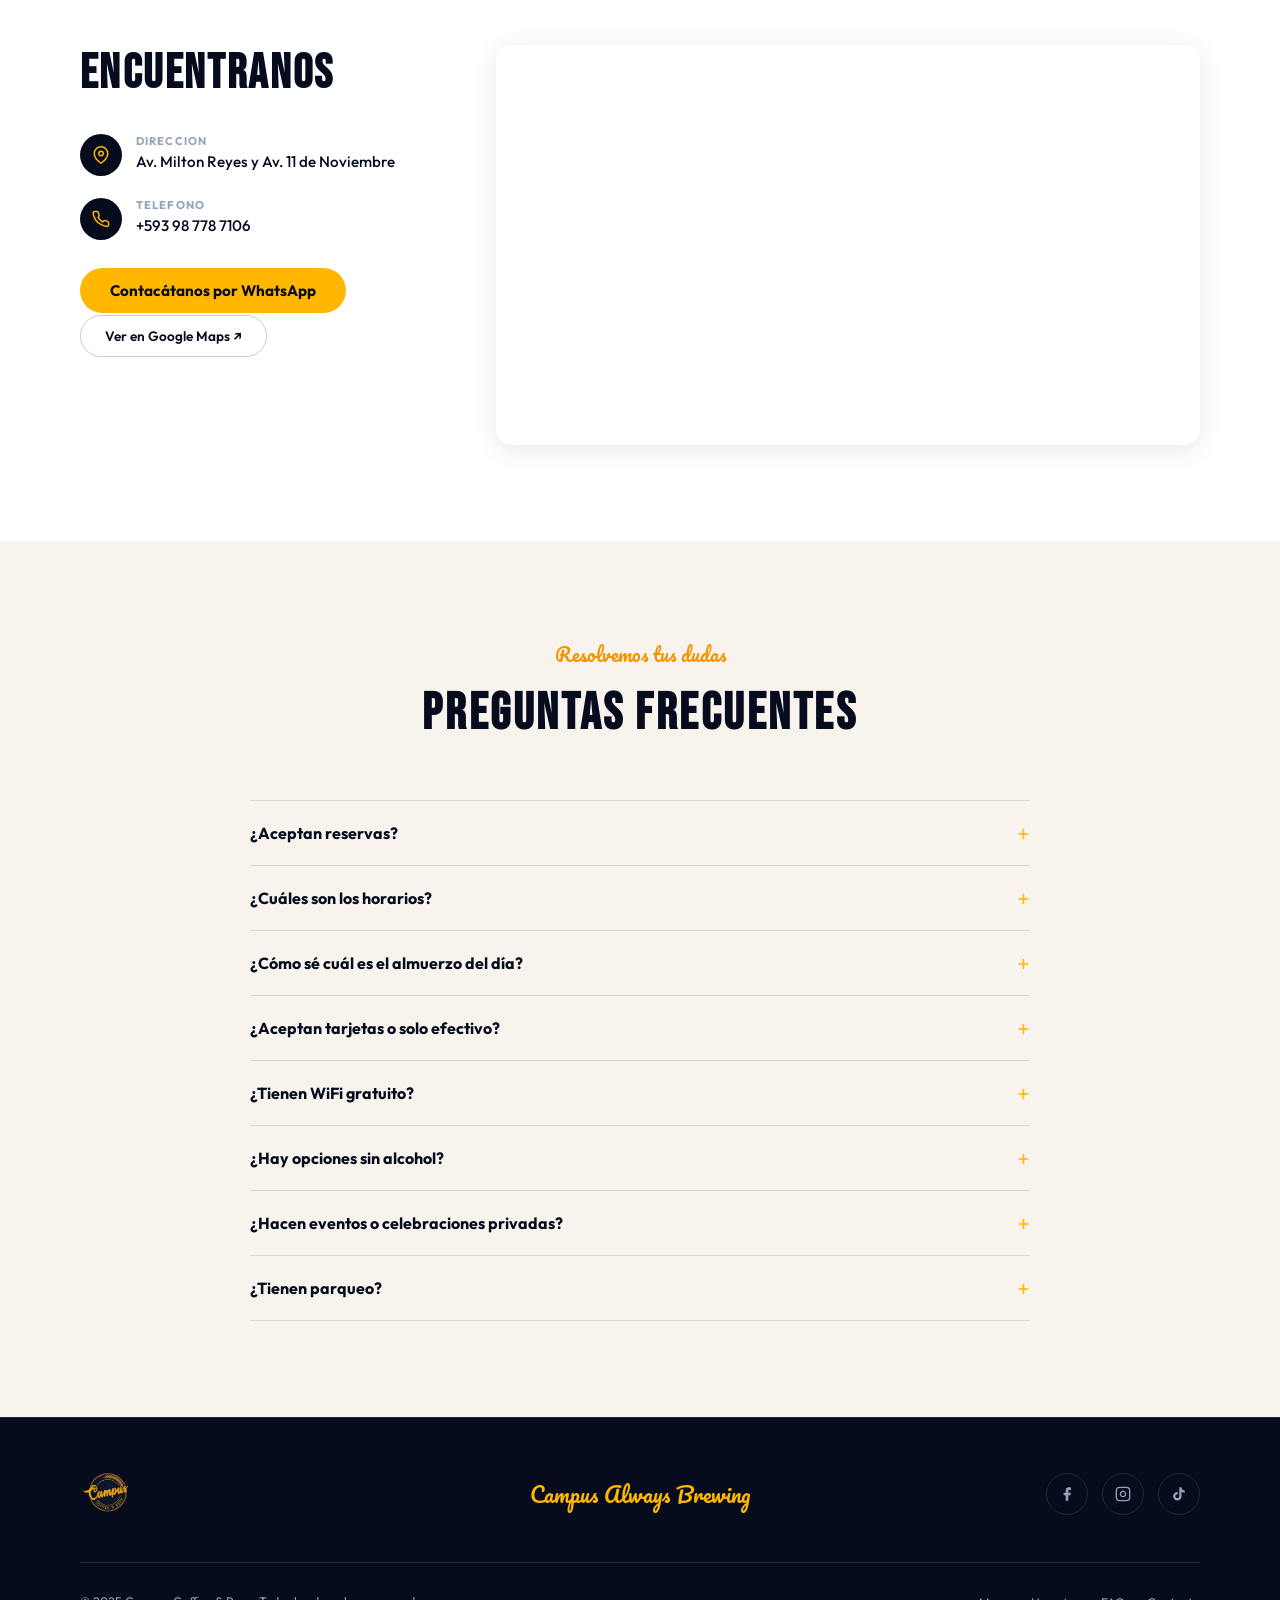
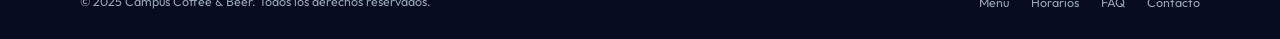
==== commit ad85eeca: "feat(campus/faq): link FAQ en navbar y footer nav Agrega <li><a href="#faq">FAQ</a></li> al menú de " ====
--- a/demo-campus/index.html
+++ b/demo-campus/index.html
@@ -232,6 +232,7 @@
     <li><a href="#inicio">Inicio</a></li>
     <li><a href="#menu">Menu</a></li>
     <li><a href="#horarios">Horarios</a></li>
+    <li><a href="#faq">FAQ</a></li>
     <li><a href="#contacto">Contacto</a></li>
   </ul>
   <a href="https://wa.me/593987787106?text=Hola%20Campus!%20Quiero%20hacer%20un%20pedido" class="nav-cta" target="_blank">
@@ -652,6 +653,7 @@
     <ul class="ft-nav">
       <li><a href="#menu">Menu</a></li>
       <li><a href="#horarios">Horarios</a></li>
+      <li><a href="#faq">FAQ</a></li>
       <li><a href="#contacto">Contacto</a></li>
     </ul>
   </div>
